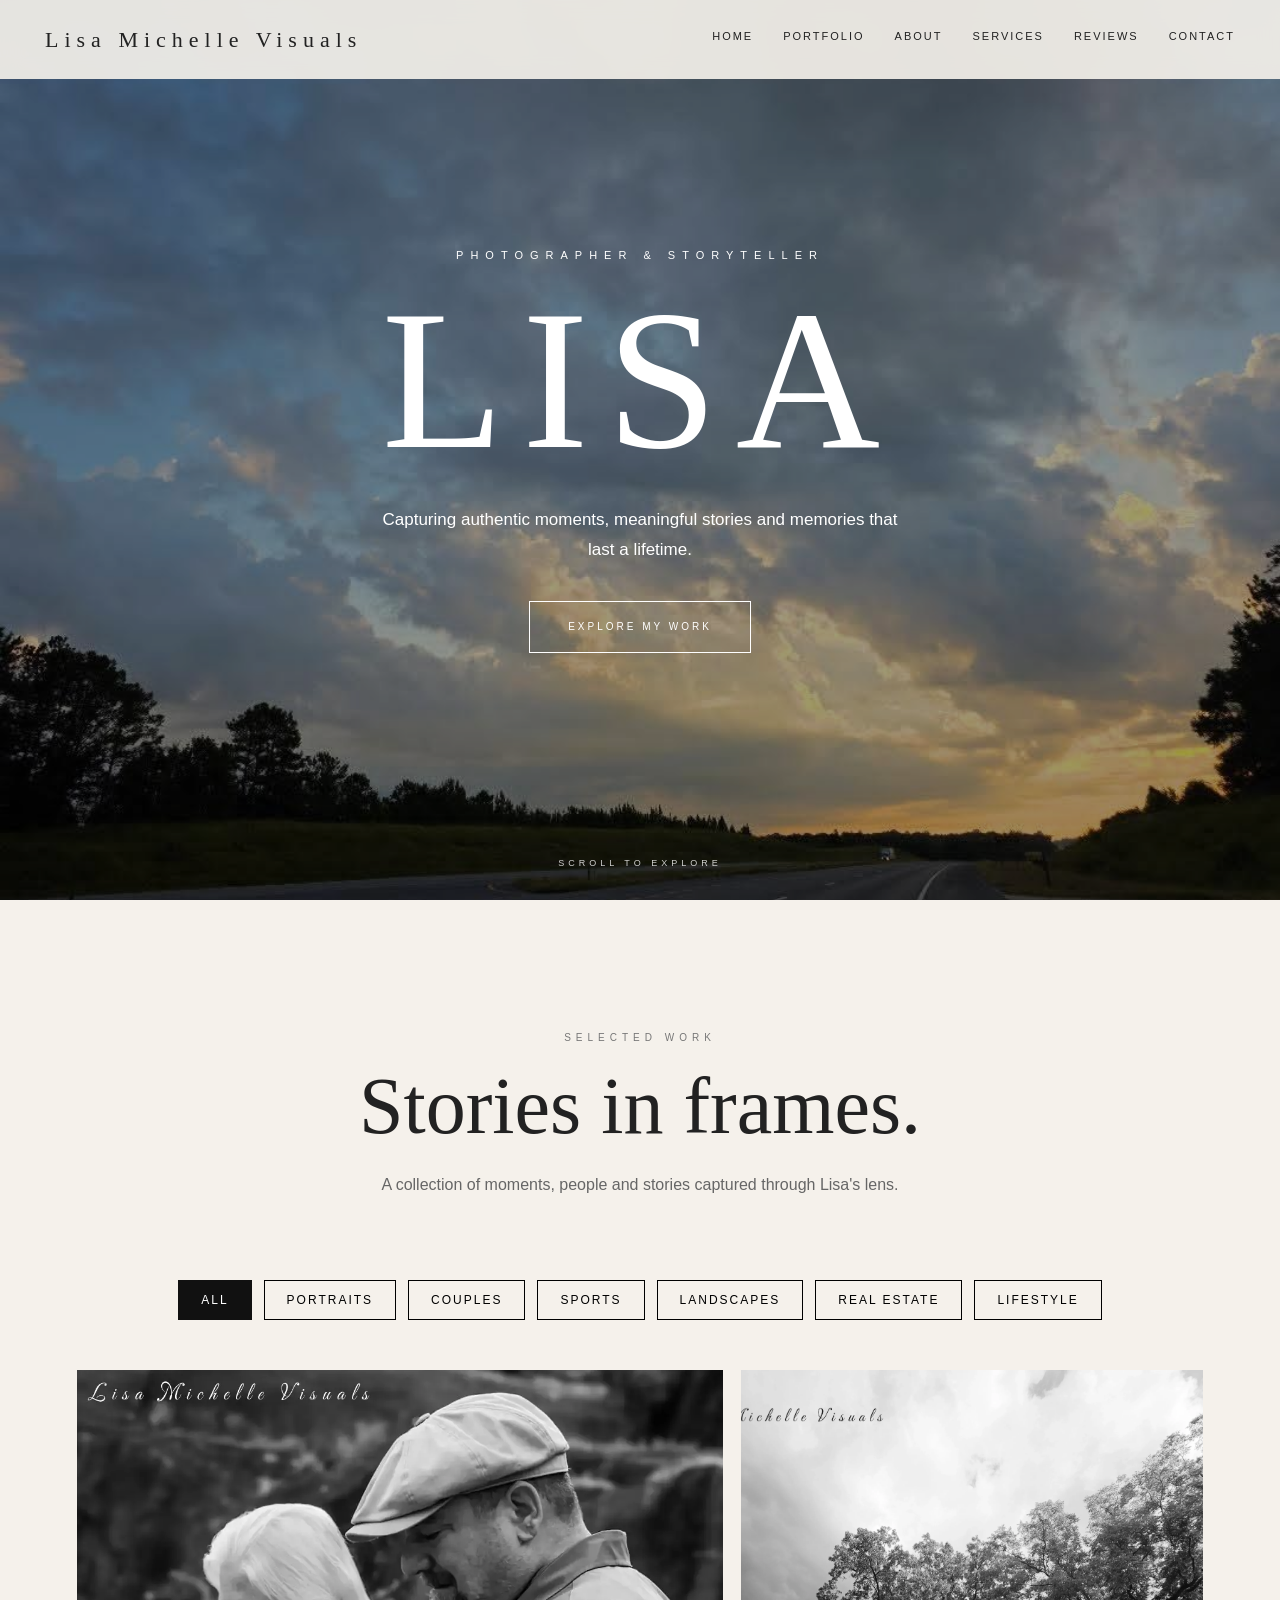
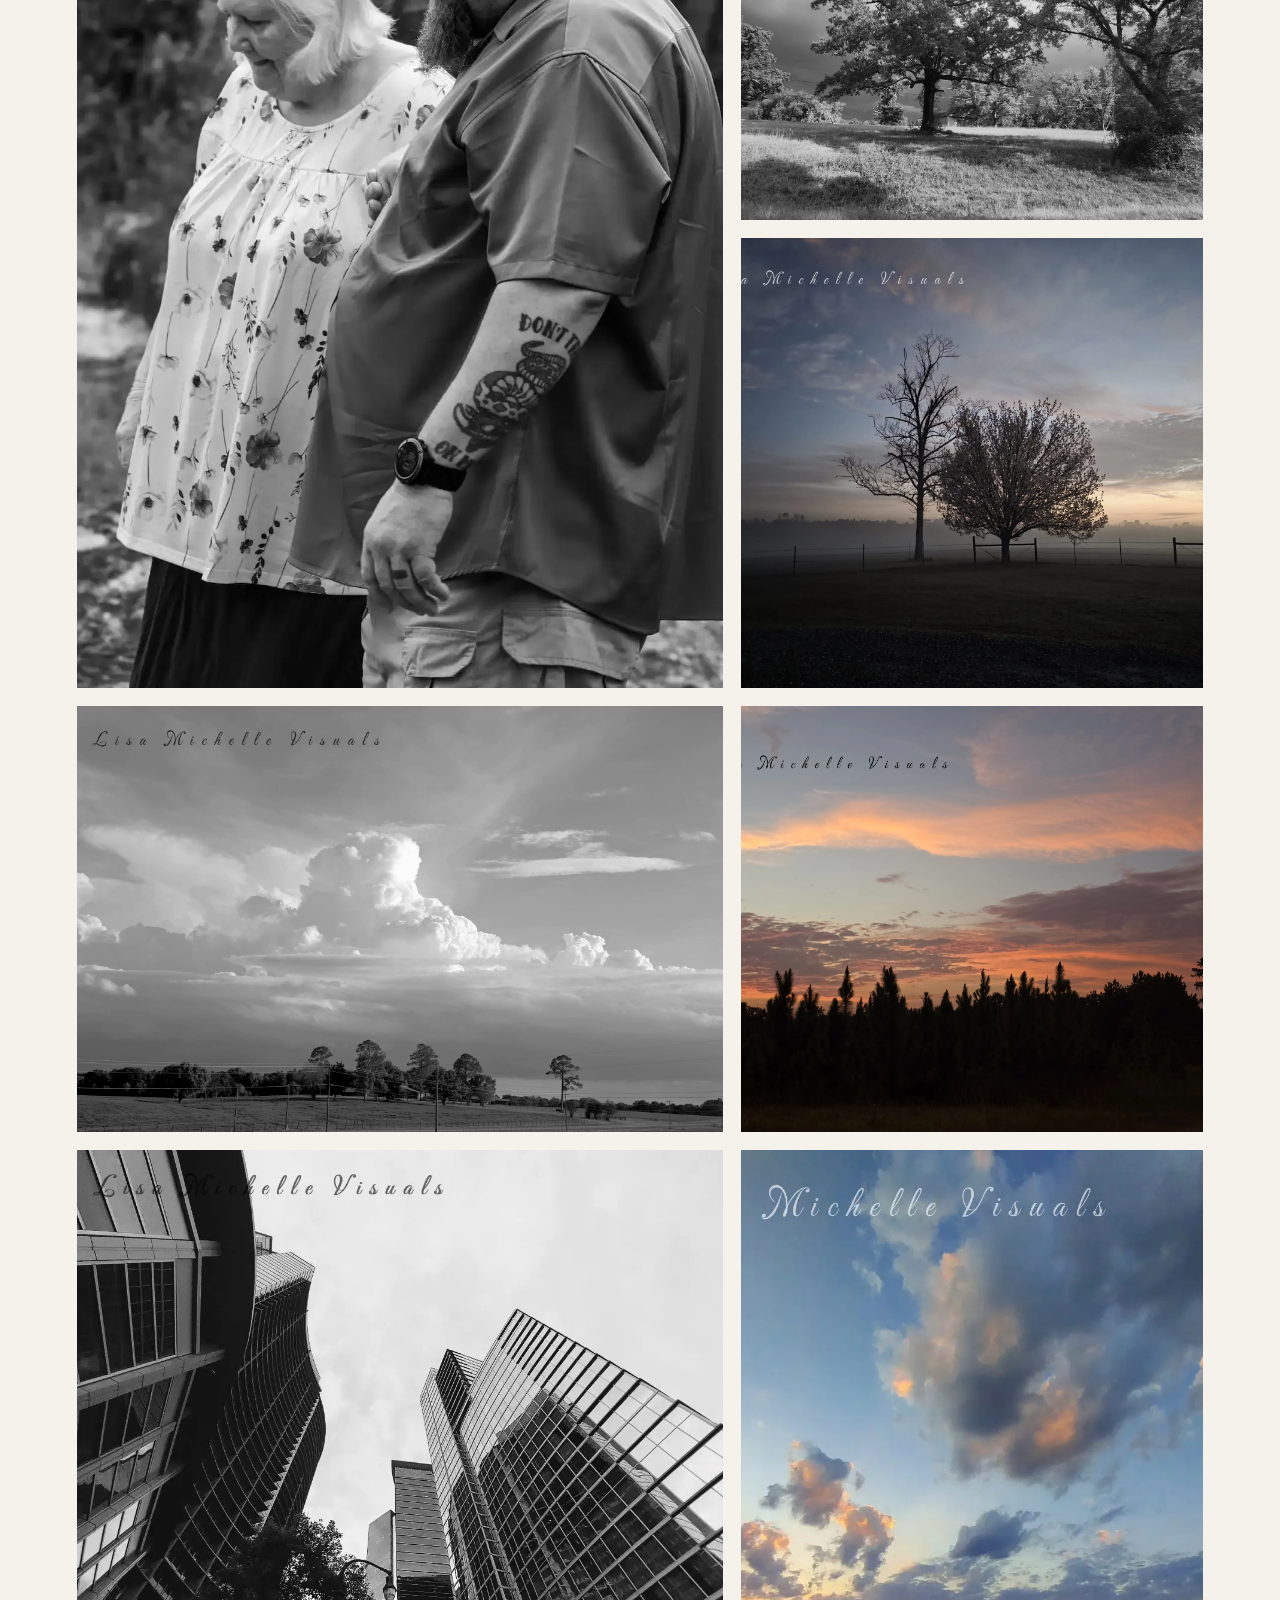
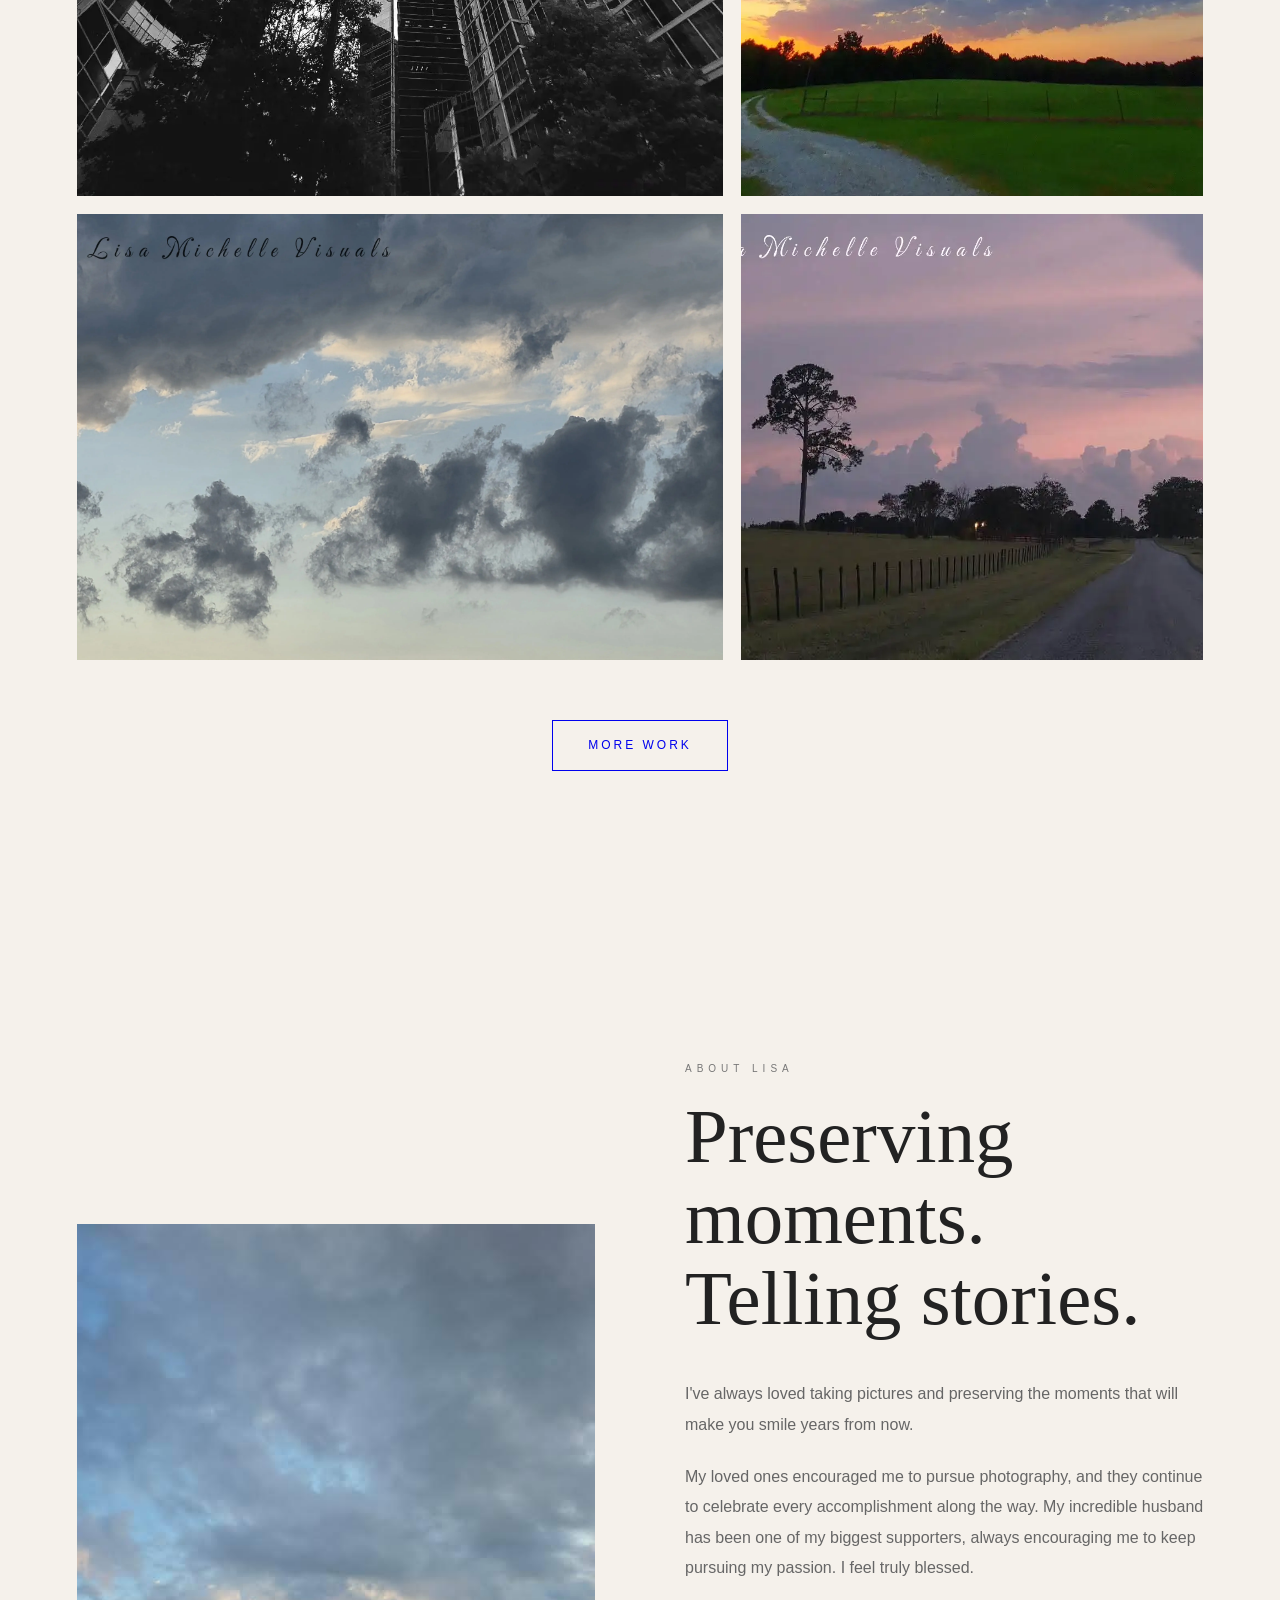
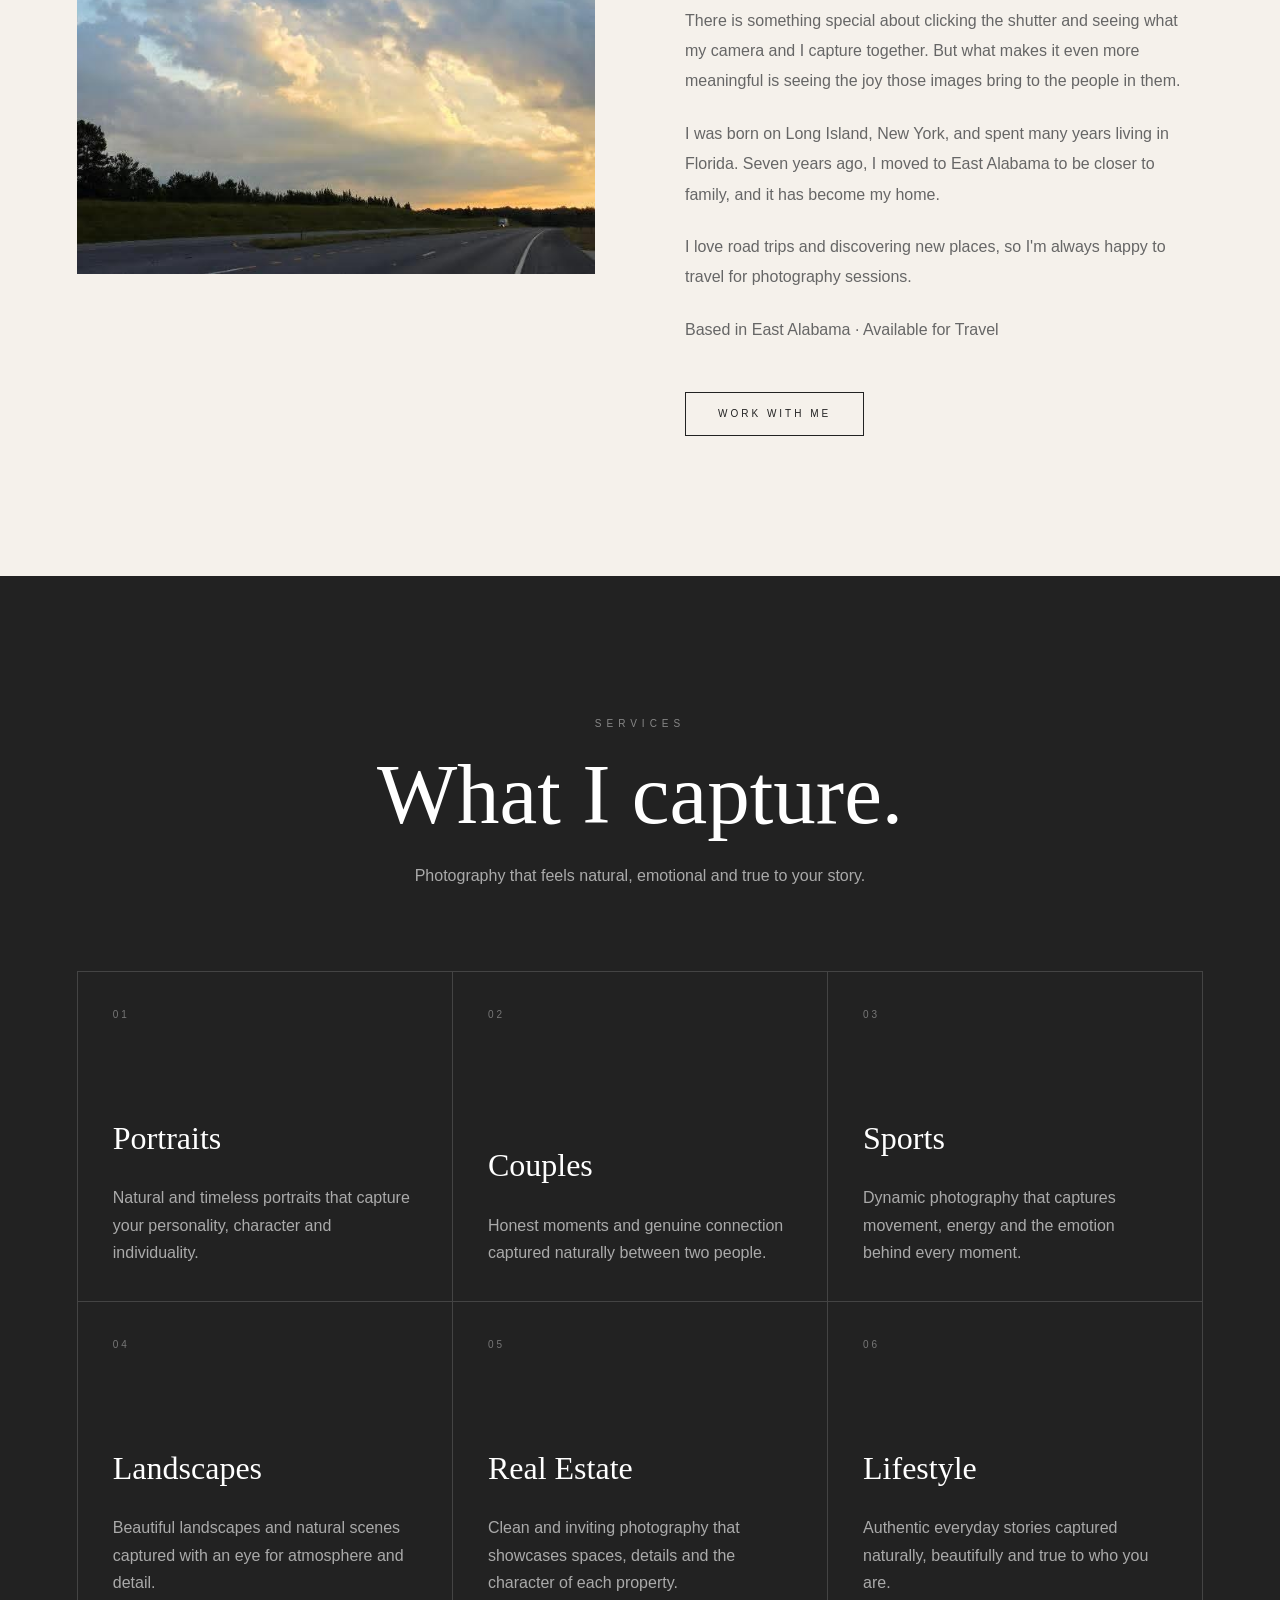
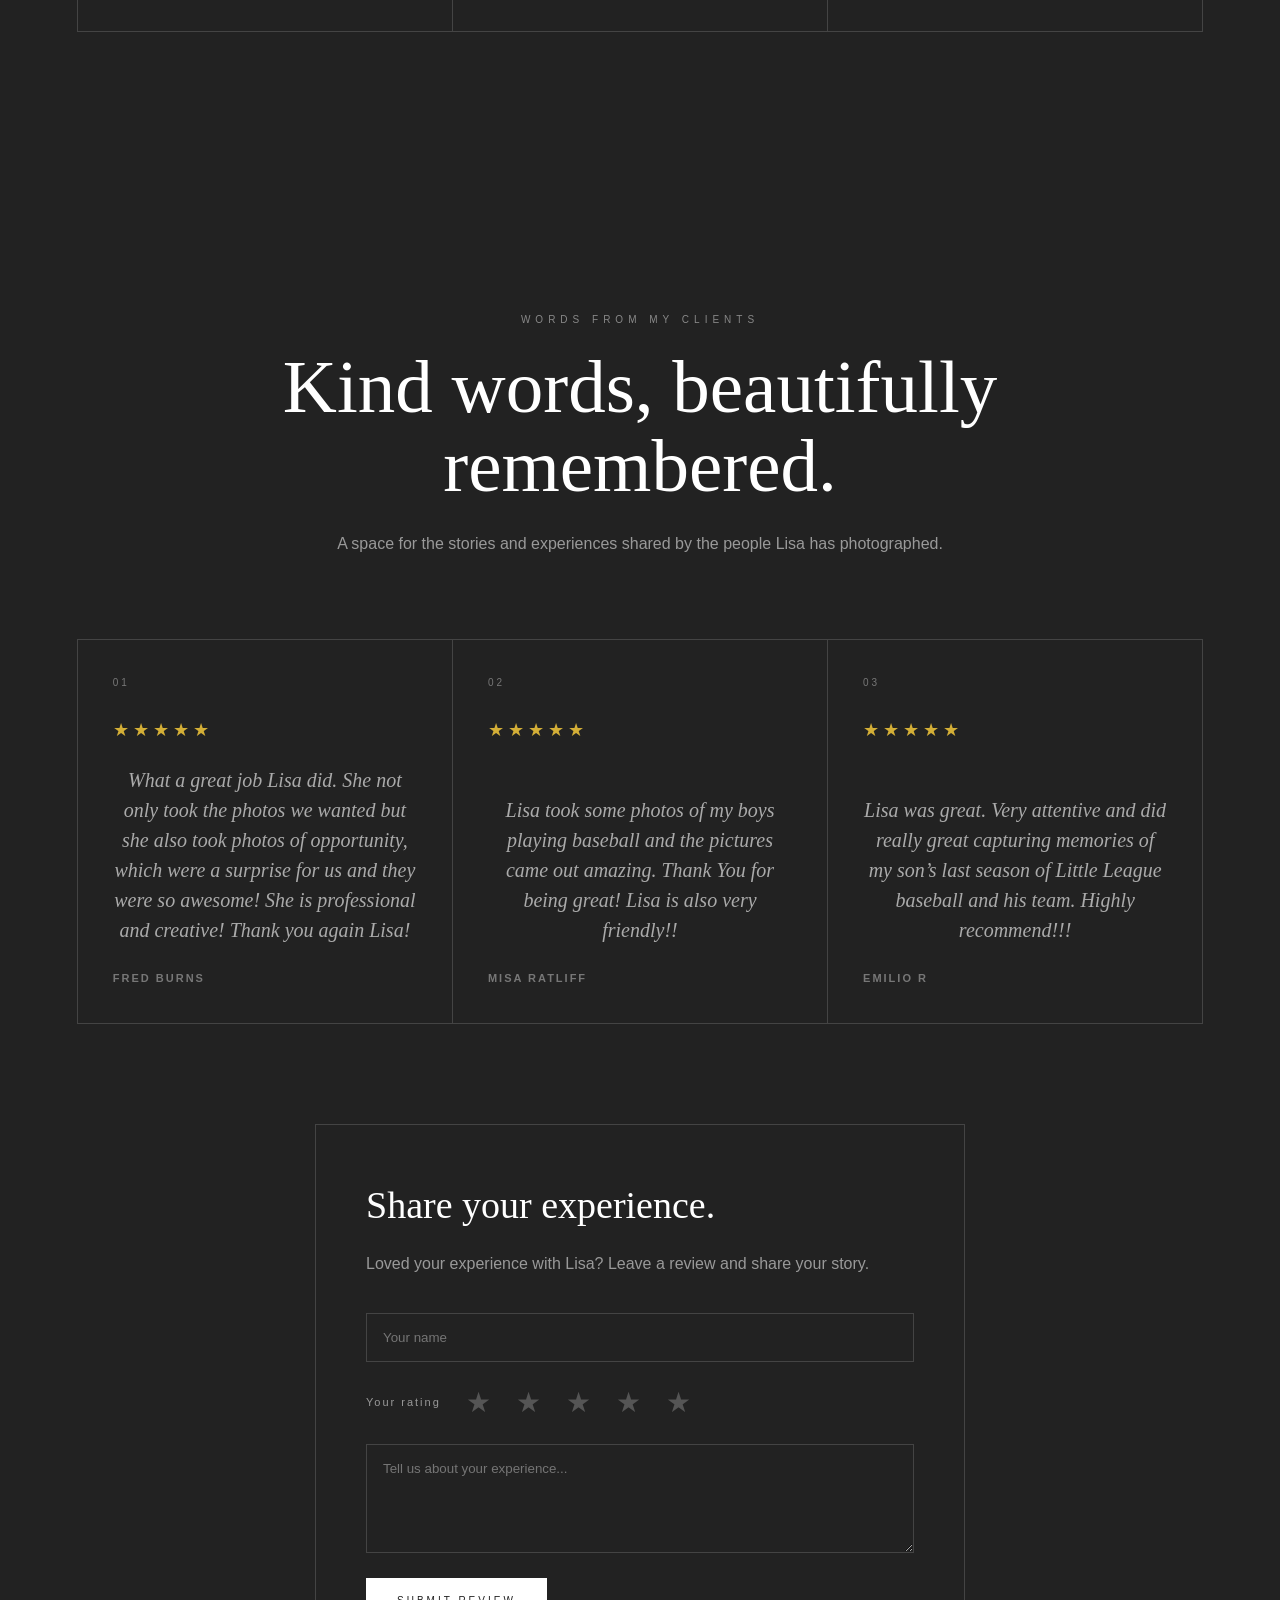
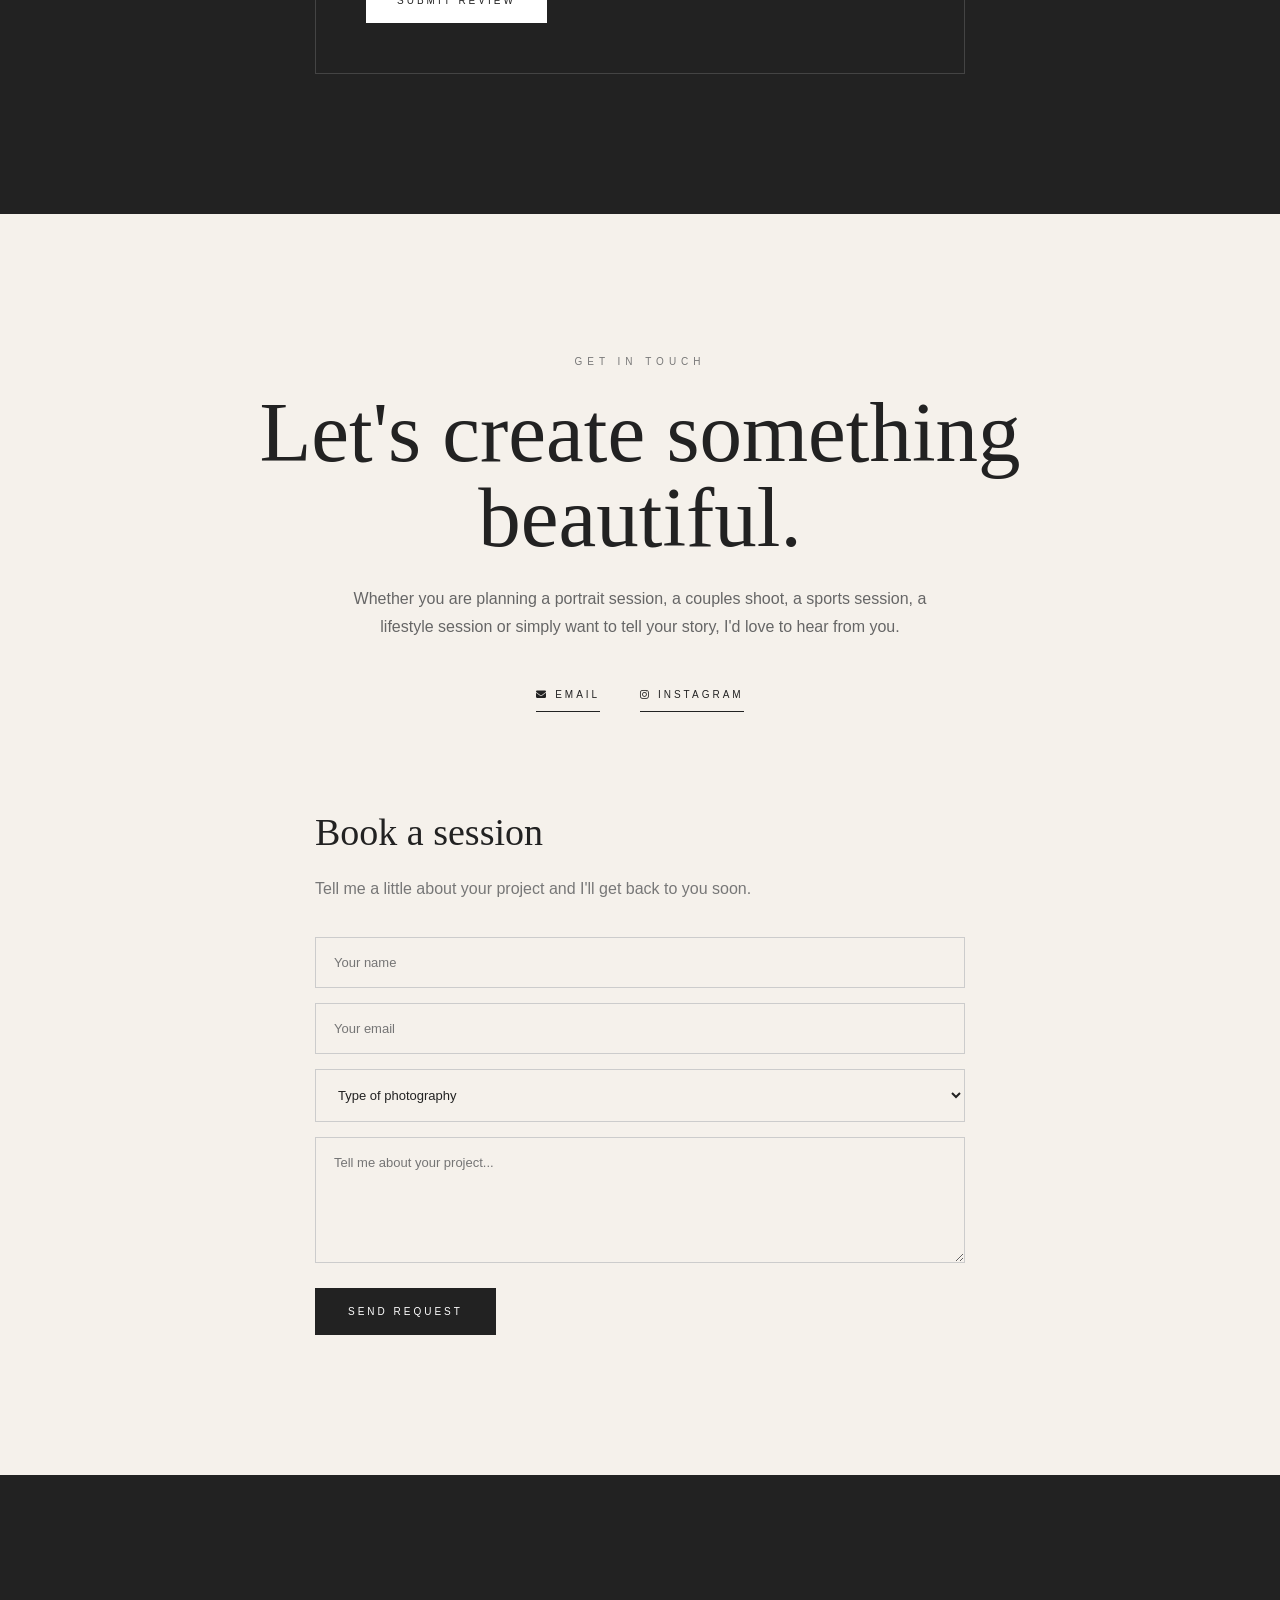
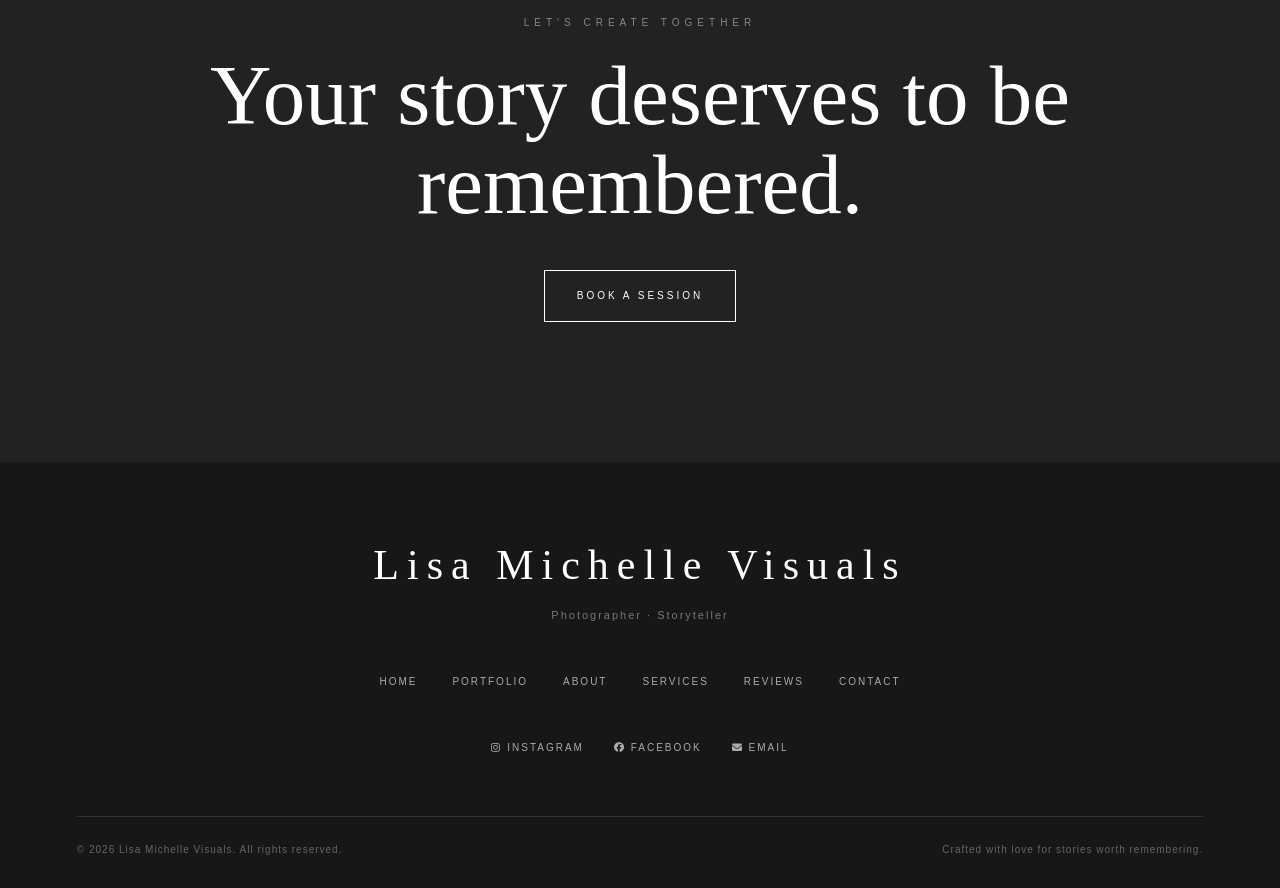
==== index.html @ 55844bd5 "Update index.html" ====
<!DOCTYPE html>
<html lang="en">
<head>

    <meta charset="UTF-8">

    <meta name="viewport" content="width=device-width, initial-scale=1.0">

    <title>Lisa Michelle Visuals | Photographer in East Alabama</title>

<meta
    name="description"
    content="Lisa Michelle Visuals captures authentic portraits, couples, sports, real estate and lifestyle sessions in East Alabama. Natural, timeless photography — available for travel."
>

<meta name="author" content="Lisa Michelle Visuals">
<meta name="robots" content="index, follow">

<link
    rel="canonical"
    href="https://bourayaksel-spec.github.io/Lisa-Photography/"
>

<!-- Open Graph -->
<meta property="og:type" content="website">

<meta
    property="og:title"
    content="Lisa Michelle Visuals | Photographer & Storyteller"
>

<meta
    property="og:description"
    content="Capturing authentic moments, meaningful stories and memories that last a lifetime. Based in East Alabama · Available for Travel."
>

<meta
    property="og:image"
    content="https://bourayaksel-spec.github.io/Lisa-Photography/images/6.webp"
>

<meta
    property="og:url"
    content="https://bourayaksel-spec.github.io/Lisa-Photography/"
>

<meta property="og:site_name" content="Lisa Michelle Visuals">


<!-- Twitter / X -->
<meta name="twitter:card" content="summary_large_image">

<meta
    name="twitter:title"
    content="Lisa Michelle Visuals | Photographer & Storyteller"
>

<meta
    name="twitter:description"
    content="Authentic portraits, couples, sports, real estate & lifestyle photography in East Alabama."
>

<meta
    name="twitter:image"
    content="https://bourayaksel-spec.github.io/Lisa-Photography/images/6.webp"
>


<!-- Structured Data -->
<script type="application/ld+json">
{
  "@context": "https://schema.org",
  "@type": "LocalBusiness",
  "name": "Lisa Michelle Visuals",
  "image": "https://bourayaksel-spec.github.io/Lisa-Photography/images/6.webp",
  "url": "https://bourayaksel-spec.github.io/Lisa-Photography/",
  "email": "Lisamichellewatson9@gmail.com",
  "address": {
    "@type": "PostalAddress",
    "addressRegion": "AL",
    "addressCountry": "US"
  },
  "areaServed": "East Alabama",
  "sameAs": [
    "https://www.instagram.com/lisa09333/",
    "https://www.facebook.com/share/1EbgSK8GS7/"
  ],
  "priceRange": "$$",
  "description": "Photographer capturing authentic portraits, couples, sports, landscapes, real estate and lifestyle moments in East Alabama."
}
</script>
<link rel="stylesheet" href="https://cdnjs.cloudflare.com/ajax/libs/font-awesome/6.5.1/css/all.min.css">
<link rel="stylesheet" href="style.css">

</head>
<body>
<header class="site-header">

    <div class="logo">
        Lisa Michelle Visuals
    </div>

   <nav class="main-nav">

   <button class="menu-toggle" type="button" aria-label="Open menu">
    ☰
</button>

    <div class="nav-links">

        <a href="#home">HOME</a>
        <a href="#portfolio">PORTFOLIO</a>
        <a href="#about">ABOUT</a>
        <a href="#services">SERVICES</a>
        <a href="#testimonials">REVIEWS</a>
        <a href="#contact">CONTACT</a>

    </div>

</nav>

</header>
<section id="home" class="hero">

    <div class="hero-overlay"></div>

    <div class="hero-content">

        <p class="hero-label">
            PHOTOGRAPHER & STORYTELLER
        </p>

        <h1>LISA</h1>

        <p class="hero-description">
            Capturing authentic moments,
            meaningful stories and memories
            that last a lifetime.
        </p>

        <a href="#portfolio" class="hero-button">
            EXPLORE MY WORK
        </a>

    </div>

    <div class="hero-scroll">
        SCROLL TO EXPLORE
    </div>

</section>
  <section id="portfolio">

    <div class="portfolio-header">

        <p class="section-label">
            SELECTED WORK
        </p>

        <h2>
            Stories in frames.
        </h2>

        <p>
            A collection of moments, people and stories
            captured through Lisa's lens.
        </p>

    </div>


   <div class="portfolio-filters">

    <button class="filter-btn active" data-filter="all">
        ALL
    </button>

    <button class="filter-btn" data-filter="portraits">
        PORTRAITS
    </button>

    <button class="filter-btn" data-filter="couples">
        COUPLES
    </button>

    <button class="filter-btn" data-filter="sports">
        SPORTS
    </button>

    <button class="filter-btn" data-filter="landscapes">
        LANDSCAPES
    </button>

    <button class="filter-btn" data-filter="real-estate">
        REAL ESTATE
    </button>

    <button class="filter-btn" data-filter="lifestyle">
        LIFESTYLE
    </button>

</div>


<div class="gallery">

    <div class="gallery-item large" data-category="couples portraits ">
    <img
        src="images/19.webp"
        alt="Lisa Michelle Visuals - Candid black and white couple portrait, East Alabama"
    >
</div>
    
    <div class="gallery-item " data-category="landscapes">
        <img
            src="images/8.webp"
            alt="Lisa Michelle Visuals - Black and white landscape photography of trees in East Alabama"
        >
    </div>

<div class="gallery-item " data-category="landscapes">
        <img
            src="images/12.webp"
            alt="Lisa Michelle Visuals - Misty countryside trees at dusk, East Alabama"
        >
    </div>

<div class="gallery-item " data-category="landscapes">
        <img
            src="images/13.webp"
            alt="Lisa Michelle Visuals - Black and white dramatic cloud formation over farmland"
        >
    </div>


    
   <div class="gallery-item " data-category="landscapes">
        <img
            src="images/14.webp"
            alt="Lisa Michelle Visuals - Sunset over pine trees silhouette, East Alabama"
        >
    </div>
    <div class="gallery-item" data-category="landscapes">
        <img
            src="images/6.webp"
            alt="Lisa Michelle Visuals - Black and white architectural photography"
        >
    </div>

    <div class="gallery-item" data-category="landscapes">
        <img
            src="images/7.webp"
            alt="Lisa Michelle Visuals - Sunset over farmland in East Alabama"
        >
    </div>

    <div class="gallery-item" data-category="landscapes">
        <img
            src="images/10.webp"
            alt="Lisa Michelle Visuals - Dramatic sky and cloud landscape photography"
        >
    </div>

    <div class="gallery-item" data-category="landscapes">
        <img
            src="images/11.webp"
            alt="Lisa Michelle Visuals - Countryside road at dusk in East Alabama"
        >
    </div>

</div>
<div class="more-work">
    <a href="more-work.html" class="more-work-button">
        MORE WORK
    </a>
</div>
</section>



    
<section id="about" class="about-section">

    <div class="about-image">
        <img src="images/1.jpeg" alt="Lisa Michelle Visuals">
    </div>

   <div class="about-text">

    <p class="section-label">
        ABOUT LISA
    </p>

    <h2>
        Preserving moments.
        Telling stories.
    </h2>

    <p>
        I've always loved taking pictures and preserving the moments
        that will make you smile years from now.
    </p>

    <p>
        My loved ones encouraged me to pursue photography, and they
        continue to celebrate every accomplishment along the way.
        My incredible husband has been one of my biggest supporters,
        always encouraging me to keep pursuing my passion.
        I feel truly blessed.
    </p>

    <p>
        There is something special about clicking the shutter and
        seeing what my camera and I capture together. But what makes
        it even more meaningful is seeing the joy those images bring
        to the people in them.
    </p>

    <p>
        I was born on Long Island, New York, and spent many years
        living in Florida. Seven years ago, I moved to East Alabama
        to be closer to family, and it has become my home.
    </p>

    <p>
        I love road trips and discovering new places, so I'm always
        happy to travel for photography sessions.
    </p>

    <p class="about-location">
        Based in East Alabama · Available for Travel
    </p>

    <a href="#contact" class="about-button">
        WORK WITH ME
    </a>

</div>

</section>
<section id="services" class="services-section">

    <div class="services-header">

        <p class="section-label">
            SERVICES
        </p>

        <h2>
            What I capture.
        </h2>

        <p>
            Photography that feels natural, emotional
            and true to your story.
        </p>

    </div>


    <div class="services-grid">

        <div class="service-card">

            <span>01</span>

            <h3>
                Portraits
            </h3>

            <p>
                Natural and timeless portraits
                that capture your personality,
                character and individuality.
            </p>

        </div>


        <div class="service-card">

            <span>02</span>

            <h3>
                Couples
            </h3>

            <p>
                Honest moments and genuine
                connection captured naturally
                between two people.
            </p>

        </div>


        <div class="service-card">

            <span>03</span>

            <h3>
                Sports
            </h3>

            <p>
                Dynamic photography that captures
                movement, energy and the emotion
                behind every moment.
            </p>

        </div>


        <div class="service-card">

            <span>04</span>

            <h3>
                Landscapes
            </h3>

            <p>
                Beautiful landscapes and natural
                scenes captured with an eye for
                atmosphere and detail.
            </p>

        </div>


        <div class="service-card">

            <span>05</span>

            <h3>
                Real Estate
            </h3>

            <p>
                Clean and inviting photography
                that showcases spaces, details
                and the character of each property.
            </p>

        </div>


        <div class="service-card">

            <span>06</span>

            <h3>
                Lifestyle
            </h3>

            <p>
                Authentic everyday stories captured
                naturally, beautifully and true
                to who you are.
            </p>

        </div>

    </div>

</section>
  <section id="testimonials" class="testimonials-section">

    <div class="testimonials-header">

        <p class="section-label">
            WORDS FROM MY CLIENTS
        </p>

        <h2>
            Kind words,
            beautifully remembered.
        </h2>

        <p>
            A space for the stories and experiences
            shared by the people Lisa has photographed.
        </p>

    </div>

    <div class="testimonials-grid">

     <div class="testimonial-card">

    <span class="testimonial-number">01</span>

    <div class="testimonial-stars">
        ★★★★★
    </div>

    <p class="testimonial-placeholder">
        What a great job Lisa did. She not only took the photos we wanted but she also took photos of opportunity, which were a surprise for us and they were so awesome! She is professional and creative! Thank you again Lisa!
    </p>

    <div class="testimonial-author">
        <strong>FRED BURNS</strong>
    </div>

</div>


    <div class="testimonial-card">

    <span class="testimonial-number">02</span>

    <div class="testimonial-stars">
        ★★★★★
    </div>

    <p class="testimonial-placeholder">
        Lisa took some photos of my boys playing baseball and the pictures came out amazing. Thank You for being great! Lisa is also very friendly!!
    </p>

    <div class="testimonial-author">
        <strong>MISA RATLIFF</strong>
    </div>

</div>


    <div class="testimonial-card">

    <span class="testimonial-number">03</span>

    <div class="testimonial-stars">
        ★★★★★
    </div>

    <p class="testimonial-placeholder">
        Lisa was great. Very attentive and did really great capturing memories of my son’s last season of Little League baseball and his team. Highly recommend!!!
    </p>

    <div class="testimonial-author">
        <strong>EMILIO R</strong>
    </div>

</div>

    </div>
<div class="review-box">

    <h3>Share your experience.</h3>

    <p>
        Loved your experience with Lisa?
        Leave a review and share your story.
    </p>

    <form
    id="review-form"
    action="https://formspree.io/f/xjybwozk"
    method="POST"
    class="review-form"
>

        <input
            type="text"
            name="reviewer_name"
            placeholder="Your name"
            required
        >

       <div class="rating">

    <p>Your rating</p>

    <div class="stars">

        <button type="button" class="star" data-rating="1">★</button>
        <button type="button" class="star" data-rating="2">★</button>
        <button type="button" class="star" data-rating="3">★</button>
        <button type="button" class="star" data-rating="4">★</button>
        <button type="button" class="star" data-rating="5">★</button>

    </div>

    <input
        type="hidden"
        name="rating"
        id="rating-value"
        required
    >

</div>

        <textarea
            name="review"
            placeholder="Tell us about your experience..."
            rows="5"
            required
        ></textarea>

        <input
            type="hidden"
            name="_subject"
            value="New Client Review for Lisa Michelle Visuals"
        >

        <button type="submit">
            SUBMIT REVIEW
        </button>

    </form>

</div>
</section>
<section id="contact">

    <p class="contact-label">GET IN TOUCH</p>

    <h2>Let's create something beautiful.</h2>

 <p class="contact-text">
    Whether you are planning a portrait session,
    a couples shoot, a sports session, a lifestyle
    session or simply want to tell your story,
    I'd love to hear from you.
</p>

  


<div class="contact-links">

        <a href="mailto:Lisamichellewatson9@gmail.com">
            <i class="fa-solid fa-envelope"></i> EMAIL
        </a>

        <a
            href="https://www.instagram.com/lisa09333/"
            target="_blank"
            rel="noopener noreferrer"
        >
            <i class="fa-brands fa-instagram"></i> INSTAGRAM
        </a>

    </div>

    
    <div class="booking">

        <h3>Book a session</h3>

        <p>
            Tell me a little about your project
            and I'll get back to you soon.
        </p>

        <form
            id="booking-form"
            action="https://formspree.io/f/xjybwozk"
            method="POST"
        >

            <input
                type="text"
                name="name"
                placeholder="Your name"
                required
            >

            <input
                type="email"
                name="email"
                placeholder="Your email"
                required
            >

            <select name="photography_type" required>

                <option value="">
                    Type of photography
                </option>

              

<option value="Portrait">
    Portrait
</option>

<option value="Couples">
    Couples
</option>

<option value="Sports">
    Sports
</option>

<option value="Landscapes">
    Landscapes
</option>

<option value="Real Estate">
    Real Estate
</option>

<option value="Lifestyle">
    Lifestyle
</option>

            </select>

            <textarea
                name="message"
                placeholder="Tell me about your project..."
                rows="6"
                required
            ></textarea>

            <button type="submit">
                SEND REQUEST
            </button>

        </form>

    </div>

</section>
<section class="final-cta">

    <p class="section-label">
        LET'S CREATE TOGETHER
    </p>

    <h2>
        Your story deserves
        to be remembered.
    </h2>

    <a href="#contact" class="cta-button">
        BOOK A SESSION
    </a>

</section>


<footer class="site-footer">

    <div class="footer-brand">
        <h3>Lisa Michelle Visuals</h3>

        <p>
            Photographer · Storyteller
        </p>
    </div>


    <div class="footer-links">

        <a href="#home">HOME</a>

        <a href="#portfolio">PORTFOLIO</a>

        <a href="#about">ABOUT</a>

        <a href="#services">SERVICES</a>
        <a href="#testimonials">REVIEWS</a>

        <a href="#contact">CONTACT</a>

    </div>



<div class="footer-social">

    <a href="https://www.instagram.com/lisa09333/" target="_blank" rel="noopener">
        <i class="fa-brands fa-instagram"></i> INSTAGRAM
    </a>

    <a href="https://www.facebook.com/share/1EbgSK8GS7/" target="_blank" rel="noopener">
        <i class="fa-brands fa-facebook"></i> FACEBOOK
    </a>

    <a href="mailto:Lisamichellewatson9@gmail.com">
        <i class="fa-solid fa-envelope"></i> EMAIL
    </a>

</div>

    <div class="footer-bottom">

 <p>
    © <span class="current-year"></span> Lisa Michelle Visuals. All rights reserved.
</p>

       <p>
    Crafted with love for stories worth remembering.
</p>

    </div>

</footer>
<div id="lightbox" class="lightbox">

    <span class="close">&times;</span>

    <button id="prev" class="lightbox-arrow left">
        &#10094;
    </button>

    <img id="lightbox-image" src="" alt="Lisa Michelle Visuals">

    <button id="purchase-button" type="button">
        PURCHASE THIS PHOTO
    </button>

    <button id="next" class="lightbox-arrow right">
        &#10095;
    </button>

</div>

<script src="./script.js"></script>
   
</body>
</html>
---- style.css ----
/* =========================================================
   LISA PHOTOGRAPHY
   CLEAN FINAL STYLESHEET
========================================================= */

/* =========================
   RESET
========================= */

* {
    margin: 0;
    padding: 0;
    box-sizing: border-box;
}

html {
    scroll-behavior: smooth;
}

body {
    margin: 0;
    font-family: Arial, sans-serif;
    background: #f5f1eb;
    color: #222;
    line-height: 1.6;
}

img {
    max-width: 100%;
}

button,
input,
textarea,
select {
    font-family: inherit;
}


/* =========================================================
   HEADER
========================================================= */

.site-header {
    position: fixed;
    top: 0;
    left: 0;

    width: 100%;

    z-index: 1000;

    display: flex;
    justify-content: space-between;
    align-items: center;

    padding: 22px 45px;

    background: rgba(245, 241, 235, 0.92);
    backdrop-filter: blur(10px);
}

.logo {
    font-family: Georgia, serif;
    font-size: 22px;
    letter-spacing: 6px;
    color: #222;
}

.main-nav {
    display: flex;
    align-items: center;
}

.nav-links {
    display: flex;
    gap: 30px;
}

.nav-links a {
    position: relative;

    color: #222;
    text-decoration: none;

    font-size: 11px;
    letter-spacing: 2px;

    padding-bottom: 5px;

    transition: opacity 0.3s ease;
}

.nav-links a::after {
    content: "";

    position: absolute;

    left: 0;
    bottom: 0;

    width: 0;
    height: 1px;

    background: #222;

    transition: width 0.3s ease;
}

.nav-links a:hover::after {
    width: 100%;
}

.nav-links a:hover {
    opacity: 0.6;
}


/* =========================
   MOBILE MENU BUTTON
========================= */

.menu-toggle {
    display: none;

    background: none;
    border: none;

    color: #222;

    font-size: 25px;

    cursor: pointer;

    padding: 5px;
}


/* =========================================================
   HERO
========================================================= */

.hero {
    position: relative;

    min-height: 100vh;

    display: flex;
    justify-content: center;
    align-items: center;

    text-align: center;

    background-image: url("images/1.jpeg");
    background-size: cover;
    background-position: center;

    color: white;

    overflow: hidden;

    padding: 40px 20px;
}

.hero-overlay {
    position: absolute;
    inset: 0;

    background: rgba(0, 0, 0, 0.38);
}

.hero-content {
    position: relative;
    z-index: 2;

    max-width: 850px;
    padding: 20px;

    animation: heroAppear 1.5s ease forwards;
}

.hero-label {
    font-size: 11px;
    letter-spacing: 7px;

    margin-bottom: 25px;
}

.hero h1 {
    font-family: Georgia, serif;

    font-size: clamp(90px, 17vw, 200px);

    font-weight: normal;

    letter-spacing: 18px;

    line-height: 0.9;

    margin: 0;
}

.hero-description {
    max-width: 520px;

    margin: 35px auto;

    font-size: 17px;
    line-height: 1.8;
}

.hero-button {
    display: inline-block;

    padding: 17px 38px;

    border: 1px solid white;

    color: white;

    text-decoration: none;

    font-size: 10px;

    letter-spacing: 3px;

    transition: all 0.4s ease;
}

.hero-button:hover {
    background: white;
    color: #222;

    transform: translateY(-3px);
}

.hero-scroll {
    position: absolute;

    bottom: 30px;
    left: 50%;

    transform: translateX(-50%);

    z-index: 2;

    font-size: 9px;
    letter-spacing: 4px;

    opacity: 0.8;
}


/* HERO ANIMATION */

@keyframes heroAppear {

    from {
        opacity: 0;
        transform: translateY(30px);
    }

    to {
        opacity: 1;
        transform: translateY(0);
    }

}


/* =========================================================
   COMMON SECTION LABEL
========================================================= */

.section-label {
    font-size: 10px;

    letter-spacing: 5px;

    color: #777;

    margin-bottom: 20px;
}


/* =========================================================
   PORTFOLIO
========================================================= */

#portfolio {
    padding: 130px 6vw;

    background: #f5f1eb;
}

.portfolio-header {
    max-width: 700px;

    margin: 0 auto 80px;

    text-align: center;
}

.portfolio-header h2 {
    font-family: Georgia, serif;

    font-size: clamp(45px, 7vw, 80px);

    font-weight: normal;

    line-height: 1;

    margin: 0 0 25px;
}

.portfolio-header > p:last-child {
    color: #666;

    line-height: 1.8;
}


/* GALLERY */

.gallery {
    max-width: 1300px;

    margin: auto;

    display: grid;

    grid-template-columns: 1.4fr 1fr;

    grid-template-rows: 450px 450px;

    gap: 18px;
}

.gallery-item {
    overflow: hidden;
}

.gallery-item.large {
    grid-row: span 2;
}

.gallery-item img {
    width: 100%;
    height: 100%;

    object-fit: cover;

    display: block;

    cursor: pointer;

    transition:
        transform 0.8s ease,
        filter 0.8s ease;
}

.gallery-item:hover img {
    transform: scale(1.04);

    filter: brightness(0.9);
}


/* =========================================================
   ABOUT
========================================================= */

.about-section {
    max-width: 1400px;

    margin: 0 auto;

    padding: 140px 6vw;

    display: grid;

    grid-template-columns: 1fr 1fr;

    gap: 90px;

    align-items: center;

    background: #f5f1eb;
}

.about-image {
    height: 650px;

    overflow: hidden;
}

.about-image img {
    width: 100%;
    height: 100%;

    object-fit: cover;

    display: block;

    transition: transform 0.8s ease;
}

.about-image:hover img {
    transform: scale(1.03);
}

.about-text {
    max-width: 520px;
}

.about-text h2 {
    font-family: Georgia, serif;

    font-size: clamp(48px, 6vw, 78px);

    font-weight: normal;

    line-height: 1.05;

    margin: 20px 0 40px;
}

.about-text > p:not(.section-label) {
    color: #666;

    line-height: 1.9;

    margin-bottom: 22px;
}


/* ABOUT BUTTON */

.about-button {
    display: inline-flex;

    align-items: center;
    justify-content: center;

    width: fit-content;

    margin-top: 25px;

    padding: 16px 32px;

    border: 1px solid #222;

    background: #f5f1eb;

    color: #222 !important;

    text-decoration: none;

    font-size: 10px;

    letter-spacing: 3px;

    line-height: 1;

    transition:
        background-color 0.3s ease,
        color 0.3s ease;
}

.about-button:hover {
    background: #222;

    color: white !important;
}


/* =========================================================
   SERVICES
========================================================= */

.services-section {
    padding: 140px 6vw;

    background: #222;

    color: white;
}

.services-header {
    max-width: 700px;

    margin: 0 auto 80px;

    text-align: center;
}

.services-header .section-label {
    color: #888;
}

.services-header h2 {
    font-family: Georgia, serif;

    font-size: clamp(50px, 7vw, 85px);

    font-weight: normal;

    line-height: 1;

    margin: 20px 0 25px;
}

.services-header > p:last-child {
    color: #aaa;

    line-height: 1.8;
}


/* SERVICES GRID */

.services-grid {
    max-width: 1200px;

    margin: 0 auto;

    display: grid;

    grid-template-columns: repeat(3, 1fr);

    border-top: 1px solid #444;
    border-left: 1px solid #444;
}

.service-card {
    min-height: 330px;

    padding: 35px;

    border-right: 1px solid #444;
    border-bottom: 1px solid #444;

    display: flex;

    flex-direction: column;

    position: relative;

    transition:
        transform 0.4s ease,
        background 0.4s ease;
}

.service-card:hover {
    background: #2d2d2d;

    transform: translateY(-5px);
}

.service-card span {
    color: #777;

    font-size: 10px;

    letter-spacing: 3px;
}

.service-card h3 {
    margin-top: auto;

    margin-bottom: 20px;

    font-family: Georgia, serif;

    font-size: 32px;

    font-weight: normal;
}

.service-card p {
    color: #aaa;

    line-height: 1.7;

    margin: 0;
}


/* =========================================================
   TESTIMONIALS
========================================================= */

.testimonials-section {
    padding: 140px 6vw;

    background: #222;

    color: white;

    text-align: center;
}

.testimonials-header {
    max-width: 750px;

    margin: 0 auto 80px;
}

.testimonials-header .section-label {
    color: #888;
}

.testimonials-header h2 {
    font-family: Georgia, serif;

    font-size: clamp(48px, 6vw, 75px);

    font-weight: normal;

    line-height: 1.05;

    margin: 20px 0 25px;
}

.testimonials-header > p:last-child {
    color: #999;

    line-height: 1.8;
}


/* TESTIMONIAL CARDS */

.testimonials-grid {
    max-width: 1200px;

    margin: 0 auto;

    display: grid;

    grid-template-columns: repeat(3, 1fr);

    border-top: 1px solid #444;

    border-left: 1px solid #444;
}

.testimonial-card {
    min-height: 300px;

    padding: 35px;

    border-right: 1px solid #444;

    border-bottom: 1px solid #444;

    display: flex;

    flex-direction: column;

    box-sizing: border-box;
}

.testimonial-number {
    font-size: 10px;

    letter-spacing: 3px;

    color: #777;

    text-align: left;
}

.testimonial-placeholder {
    margin: auto 0 25px;

    font-family: Georgia, serif;

    font-size: 20px;

    font-style: italic;

    line-height: 1.5;

    color: #aaa;
}

.testimonial-author {
    font-size: 11px;

    letter-spacing: 2px;

    color: #777;

    text-align: left;
}


/* =========================================================
   REVIEW FORM
========================================================= */

.review-box {
    max-width: 650px;

    margin: 100px auto 0;

    padding: 50px;

    border: 1px solid #444;

    text-align: left;
}

.review-box h3 {
    font-family: Georgia, serif;

    font-size: 38px;

    font-weight: normal;

    margin: 0 0 15px;
}

.review-box > p {
    color: #999;

    line-height: 1.7;

    margin-bottom: 35px;
}

.review-form {
    display: flex;

    flex-direction: column;

    gap: 15px;
}

.review-form input[type="text"],
.review-form textarea {
    width: 100%;

    box-sizing: border-box;

    padding: 16px;

    border: 1px solid #444;

    background: transparent;

    color: white;

    font-family: inherit;

    outline: none;
}

.review-form input:focus,
.review-form textarea:focus {
    border-color: #888;
}

.review-form textarea {
    resize: vertical;
}


 /* =========================================================
   STAR RATING
========================================================= */

.rating {
    display: flex;
    align-items: center;
    gap: 18px;
    margin: 5px 0;
}

.rating p {
    margin: 0;
    color: #999;
    font-size: 11px;
    letter-spacing: 2px;
    white-space: nowrap;
}

.stars {
    display: flex;
    align-items: center;
    gap: 8px;
}

/* STAR BUTTONS */

.review-form .stars .star {
    width: 42px;
    height: 42px;

    padding: 0;
    margin: 0;

    border: none !important;
    outline: none;

    background: transparent !important;

    color: #555 !important;

    font-size: 28px;
    line-height: 42px;

    display: flex;
    align-items: center;
    justify-content: center;

    cursor: pointer;

    transition:
        color 0.2s ease,
        transform 0.2s ease;
}

/* Hover */

.review-form .stars .star:hover {
    color: #d4af37 !important;
    transform: scale(1.15);
}

/* Selected */

.review-form .stars .star.selected {
    color: #d4af37 !important;
}


/* REVIEW SUBMIT */

.review-form button {
    align-self: flex-start;

    margin-top: 10px;

    padding: 16px 30px;

    border: 1px solid white;

    background: white;

    color: #222;

    font-size: 10px;

    letter-spacing: 3px;

    cursor: pointer;

    transition: all 0.3s ease;
}

.review-form button:hover {
    background: transparent;

    color: white;
}


/* =========================================================
   CONTACT
========================================================= */

#contact {
    padding: 140px 6vw;

    background: #f5f1eb;

    text-align: center;
}

.contact-label {
    font-size: 10px;

    letter-spacing: 5px;

    color: #777;

    margin-bottom: 20px;
}

#contact > h2 {
    max-width: 900px;

    margin: 0 auto 25px;

    font-family: Georgia, serif;

    font-size: clamp(50px, 7vw, 85px);

    font-weight: normal;

    line-height: 1;
}

.contact-text {
    max-width: 600px;

    margin: 0 auto 45px;

    color: #666;

    line-height: 1.8;
}


/* CONTACT LINKS */

.contact-links {
    display: flex;

    justify-content: center;

    gap: 40px;

    margin-bottom: 90px;
}

.contact-links a {
    color: #222 !important;

    text-decoration: none;

    font-size: 10px;

    letter-spacing: 3px;

    border-bottom: 1px solid #222;

    padding-bottom: 8px;

    transition: opacity 0.3s ease;
}

.contact-links a:hover {
    opacity: 0.5;
}


/* =========================================================
   BOOKING
========================================================= */

.booking {
    max-width: 650px;

    margin: 0 auto;

    text-align: left;
}

.booking h3 {
    font-family: Georgia, serif;

    font-size: 38px;

    font-weight: normal;

    margin-bottom: 12px;
}

.booking > p {
    color: #777;

    line-height: 1.7;

    margin-bottom: 35px;
}

#booking-form {
    display: flex;

    flex-direction: column;

    gap: 15px;
}

#booking-form input,
#booking-form select,
#booking-form textarea {
    width: 100%;

    box-sizing: border-box;

    padding: 17px 18px;

    border: 1px solid #ccc;

    background: transparent;

    color: #222;

    font-family: inherit;

    font-size: 13px;

    outline: none;

    transition: border-color 0.3s ease;
}

#booking-form input:focus,
#booking-form select:focus,
#booking-form textarea:focus {
    border-color: #222;
}

#booking-form textarea {
    resize: vertical;
}

#booking-form button {
    align-self: flex-start;

    margin-top: 10px;

    padding: 17px 32px;

    border: 1px solid #222;

    background: #222;

    color: white;

    font-size: 10px;

    letter-spacing: 3px;

    cursor: pointer;

    transition: all 0.3s ease;
}

#booking-form button:hover {
    background: transparent;

    color: #222;
}


/* =========================================================
   FINAL CTA
========================================================= */

.final-cta {
    padding: 140px 6vw;

    background: #222;

    color: white;

    text-align: center;
}

.final-cta .section-label {
    color: #888;
}

.final-cta h2 {
    max-width: 900px;

    margin: 20px auto 40px;

    font-family: Georgia, serif;

    font-size: clamp(50px, 7vw, 85px);

    font-weight: normal;

    line-height: 1.05;
}

.cta-button {
    display: inline-block;

    padding: 17px 32px;

    border: 1px solid white;

    color: white;

    text-decoration: none;

    font-size: 10px;

    letter-spacing: 3px;

    transition: all 0.3s ease;
}

.cta-button:hover {
    background: white;

    color: #222;

    transform: translateY(-3px);
}


/* =========================================================
   FOOTER
========================================================= */

.site-footer {
    padding: 70px 6vw 30px;

    background: #171717;

    color: white;
}

.footer-brand {
    text-align: center;
}

.footer-brand h3 {
    margin: 0;

    font-family: Georgia, serif;

    font-size: 42px;

    font-weight: normal;

    letter-spacing: 8px;
}

.footer-brand p {
    margin-top: 8px;

    color: #777;

    font-size: 11px;

    letter-spacing: 2px;
}


/* FOOTER NAV */

.footer-links {
    display: flex;

    justify-content: center;

    gap: 35px;

    flex-wrap: wrap;

    margin: 50px 0;
}

.footer-links a,
.footer-social a {
    color: #aaa;

    text-decoration: none;

    font-size: 10px;

    letter-spacing: 2px;

    transition: color 0.3s ease;
}

.footer-links a:hover,
.footer-social a:hover {
    color: white;
}


/* FOOTER SOCIAL */

.footer-social {
    display: flex;

    justify-content: center;

    gap: 30px;

    margin-bottom: 60px;
}


/* FOOTER BOTTOM */

.footer-bottom {
    padding-top: 25px;

    border-top: 1px solid #333;

    display: flex;

    justify-content: space-between;

    gap: 20px;
}

.footer-bottom p {
    margin: 0;

    color: #666;

    font-size: 10px;

    letter-spacing: 1px;
}


/* =========================================================
   LIGHTBOX
========================================================= */

.lightbox {
    display: none;

    position: fixed;

    z-index: 2000;

    top: 0;
    left: 0;

    width: 100%;
    height: 100%;

    background: rgba(0, 0, 0, 0.92);

    justify-content: center;
    align-items: center;

    padding: 30px;

    box-sizing: border-box;
}

.lightbox img {
    max-width: 90%;

    max-height: 90%;

    object-fit: contain;
}

.lightbox .close {
    position: absolute;

    top: 25px;

    right: 40px;

    color: white;

    font-size: 45px;

    cursor: pointer;

    font-family: Arial, sans-serif;
}

.lightbox .close:hover {
    opacity: 0.6;
}


/* LIGHTBOX ARROWS */

.lightbox-arrow {
    position: absolute;

    top: 50%;

    transform: translateY(-50%);

    background: none;

    border: none;

    color: white;

    font-size: 45px;

    cursor: pointer;

    padding: 20px;

    z-index: 2001;
}

.lightbox-arrow:hover {
    opacity: 0.5;
}

.lightbox-arrow.left {
    left: 20px;
}

.lightbox-arrow.right {
    right: 20px;
}


/* =========================================================
   MOBILE
========================================================= */

@media (max-width: 768px) {

    /* HEADER */

    .site-header {
        padding: 15px 20px;
    }

    .logo {
        font-size: 20px;
        letter-spacing: 4px;
    }

    .main-nav {
        width: auto;
    }

    .menu-toggle {
        display: block;
    }

    .nav-links {
        display: none;
    }

    .nav-links.active {
        display: flex;

        position: fixed;

        top: 70px;
        left: 0;

        width: 100vw;
        min-height: calc(100vh - 70px);

        padding: 40px 30px;

        background: #222;

        flex-direction: column;

        align-items: flex-start;

        justify-content: flex-start;

        gap: 28px;

        z-index: 100000;

        overflow-y: auto;
    }

    .nav-links.active a {
        display: block;

        color: white !important;

        font-size: 14px;

        letter-spacing: 3px;

        line-height: 1.5;

        text-decoration: none;

        padding: 0;

        opacity: 1;

        white-space: nowrap;
    }

    .nav-links.active a::after {
        display: none;
    }


    /* HERO */

    .hero {
        min-height: 100svh;

        padding: 100px 20px 60px;

        background-position: center;
    }

    .hero h1 {
        font-size: clamp(55px, 17vw, 90px);

        letter-spacing: 8px;
    }

    .hero-label {
        font-size: 9px;

        letter-spacing: 4px;
    }

    .hero-description {
        font-size: 15px;

        max-width: 320px;
    }

    .hero-scroll {
        font-size: 7px;

        letter-spacing: 3px;
    }


    /* PORTFOLIO */

    #portfolio {
        padding: 90px 20px;
    }

    .portfolio-header {
        margin-bottom: 50px;
    }

    .portfolio-header h2 {
        font-size: 45px;
    }

    .gallery {
        grid-template-columns: 1fr;

        grid-template-rows: auto;

        gap: 12px;
    }

    .gallery-item.large {
        grid-row: auto;
    }

    .gallery-item {
        height: 450px;
    }


    /* ABOUT */

    .about-section {
        padding: 90px 20px;

        grid-template-columns: 1fr;

        gap: 50px;
    }

    .about-image {
        height: 500px;
    }

    .about-text {
        max-width: 100%;
    }

    .about-text h2 {
        font-size: 50px;

        margin-bottom: 30px;
    }


    /* SERVICES */

    .services-section {
        padding: 90px 20px;
    }

    .services-header {
        margin-bottom: 50px;
    }

    .services-header h2 {
        font-size: 50px;
    }

    .services-grid {
        grid-template-columns: 1fr;
    }

    .service-card {
        min-height: 280px;

        padding: 30px;
    }

    .service-card h3 {
        margin-top: 80px;

        font-size: 34px;
    }


    /* TESTIMONIALS */

    .testimonials-section {
        padding: 90px 20px;
    }

    .testimonials-header {
        margin-bottom: 50px;
    }

    .testimonials-header h2 {
        font-size: 48px;
    }

    .testimonials-grid {
        grid-template-columns: 1fr;
    }

    .testimonial-card {
        min-height: 250px;

        padding: 30px;
    }


    /* REVIEW */

    .review-box {
        margin-top: 60px;

        padding: 30px 20px;
    }

    .review-box h3 {
        font-size: 32px;
    }

  
/* =========================================================
   MOBILE STAR RATING
========================================================= */

@media (max-width: 768px) {

    .rating {
        display: flex;
        flex-direction: column;
        align-items: flex-start;
        gap: 10px;
        width: 100%;
    }

    .rating p {
        width: auto;
        margin: 0;
    }

    .stars {
        display: flex;
        width: 100%;
        gap: 5px;
        justify-content: flex-start;
    }

    .review-form .stars .star {
        width: 42px !important;
        min-width: 42px !important;
        max-width: 42px !important;

        height: 42px !important;

        padding: 0 !important;
        margin: 0 !important;

        background: transparent !important;
        border: none !important;

        color: #555 !important;

        font-size: 28px;
        line-height: 42px;
    }

    .review-form .stars .star:hover,
    .review-form .stars .star.selected {
        color: #d4af37 !important;
    }

    /* مهم جداً:
       لا تجعل قاعدة submit button تؤثر على النجوم
    */

    .review-form > button {
        width: 100%;
    }
}
    /* CONTACT */

    #contact {
        padding: 90px 20px;
    }

    #contact > h2 {
        font-size: 50px;
    }

    .contact-links {
        flex-direction: column;

        align-items: center;

        gap: 20px;

        margin-bottom: 65px;
    }

    .booking h3 {
        font-size: 34px;
    }

    #booking-form button {
        width: 100%;
    }


    /* FINAL CTA */

    .final-cta {
        padding: 90px 20px;
    }

    .final-cta h2 {
        font-size: 50px;
    }


    /* FOOTER */

    .site-footer {
        padding: 60px 20px 25px;

        text-align: center;
    }

    .footer-links {
        flex-direction: column;

        gap: 20px;

        margin: 45px 0;
    }

    .footer-social {
        flex-direction: column;

        gap: 18px;

        margin-bottom: 45px;
    }

    .footer-bottom {
        flex-direction: column;

        align-items: center;

        gap: 10px;
    }


    /* LIGHTBOX */

    .lightbox {
        padding: 15px;
    }

    .lightbox img {
        max-width: 90%;

        max-height: 80%;
    }

    .lightbox .close {
        top: 15px;

        right: 20px;

        font-size: 38px;
    }

    .lightbox-arrow {
        font-size: 30px;

        padding: 10px;
    }

    .lightbox-arrow.left {
        left: 5px;
    }

    .lightbox-arrow.right {
        right: 5px;
    }

}
/* =========================================
   FINAL MOBILE HEADER
========================================= */

@media (max-width: 768px) {

    .site-header {
        position: fixed;
        top: 0;
        left: 0;

        width: 100%;
        height: 64px;

        padding: 0 20px;

        display: flex;
        flex-direction: row;

        justify-content: space-between;
        align-items: center;

        box-sizing: border-box;

        z-index: 1000;
    }

    .site-header .logo {
        font-size: 21px;
        letter-spacing: 5px;
        line-height: 1;
    }

    .main-nav {
        width: auto;
        position: static;
        display: flex;
        align-items: center;
    }

    .menu-toggle {
        display: block;

        width: 42px;
        height: 42px;

        padding: 0;

        border: none;
        background: transparent;

        color: #222;

        font-size: 25px;
        line-height: 42px;

        text-align: center;

        cursor: pointer;
    }

    .nav-links {
        display: none;
    }

    /* OPEN MENU */

    .nav-links.active {
        position: fixed;

        top: 64px;
        left: 0;

        width: 100%;
        height: calc(100svh - 64px);

        padding: 45px 25px;

        margin: 0;

        box-sizing: border-box;

        display: flex;

        flex-direction: column;

        align-items: flex-start;

        gap: 28px;

        background: #222;

        overflow-y: auto;

        z-index: 999;
    }

    .nav-links.active a {
        display: block;

        width: auto;

        padding: 0;
        margin: 0;

        color: white !important;

        font-size: 14px;

        letter-spacing: 3px;

        line-height: 1.4;

        text-decoration: none;

        white-space: nowrap;
    }


    /* =========================================
       HERO
    ========================================= */

    #home {
        min-height: 100svh;

        padding: 64px 20px 50px;

        box-sizing: border-box;
    }

    .hero-content {
        width: 100%;
        max-width: 360px;

        padding: 0;

        box-sizing: border-box;
    }

    .hero-label {
        font-size: 9px;
        letter-spacing: 3px;

        margin-bottom: 22px;
    }

    .hero h1 {
        font-size: clamp(60px, 20vw, 85px);

        letter-spacing: 6px;

        line-height: 0.9;

        margin: 0;
    }

    .hero-description {
        max-width: 320px;

        margin: 28px auto;

        font-size: 15px;

        line-height: 1.7;
    }

    .hero-button {
        padding: 15px 28px;

        font-size: 9px;
        letter-spacing: 2px;
    }

    .hero-scroll {
        bottom: 22px;

        font-size: 7px;
        letter-spacing: 2px;
    }


    /* =========================================
       GENERAL MOBILE WIDTH FIX
    ========================================= */

    #portfolio,
    .about-section,
    .services-section,
    .testimonials-section,
    #contact,
    .final-cta,
    .site-footer {
        width: 100%;
        max-width: 100%;

        box-sizing: border-box;

        overflow: hidden;
    }

    .gallery,
    .services-grid,
    .testimonials-grid {
        width: 100%;
        max-width: 100%;
    }

}
/* =========================================================
   MOBILE HERO — FULL SCREEN WIDTH
========================================================= */

@media (max-width: 768px) {

    #home.hero {
        width: 100vw !important;
        max-width: 100vw !important;
        min-width: 100vw !important;

        margin: 0 !important;
        padding: 64px 20px 50px;

        box-sizing: border-box;

        position: relative;
        overflow: hidden;
    }

}
.testimonial-stars {
    color: #d4af37;
    font-size: 18px;
    letter-spacing: 4px;
    text-align: left;
    margin: 25px 0 20px;
}
/* =========================
   PORTFOLIO FILTERS
========================= */

.portfolio-filters {
    display: flex;
    justify-content: center;
    align-items: center;
    gap: 12px;
    flex-wrap: wrap;
    margin: 45px auto 40px;
}

.filter-btn {
    background: transparent;
    border: 1px solid #ccc;
    padding: 10px 18px;
    font-family: inherit;
    font-size: 12px;
    letter-spacing: 1.5px;
    cursor: pointer;
    transition: all 0.3s ease;
}

.filter-btn:hover {
    background: #111;
    color: #fff;
    border-color: #111;
}

.filter-btn.active {
    background: #111;
    color: #fff;
    border-color: #111;
}


/* Animation */

.gallery-item {
    transition:
        opacity 0.35s ease,
        transform 0.35s ease;
}

.gallery-item.hidden {
    opacity: 0;
    transform: scale(0.95);
    pointer-events: none;
    position: absolute;
}
/* =========================
   MORE WORK
========================= */

.more-work-section {
    padding: 120px 8%;
}

.more-work-header {
    max-width: 700px;
    margin: 0 auto 60px;
    text-align: center;
}

.more-work-header h2 {
    margin-bottom: 20px;
}

.more-work-header p {
    line-height: 1.8;
}


/* Gallery */

.more-work-gallery {
    display: grid;
    grid-template-columns: repeat(3, 1fr);
    gap: 20px;
}

.more-work-item {
    overflow: hidden;
    aspect-ratio: 4 / 5;
    cursor: pointer;
}

.more-work-item img {
    width: 100%;
    height: 100%;
    object-fit: cover;
    display: block;
    transition: transform 0.5s ease;
}

.more-work-item:hover img {
    transform: scale(1.05);
}
/* Mobile */

@media (max-width: 768px) {

    .more-work-section {
        padding: 80px 5%;
    }

    .more-work-gallery {
        grid-template-columns: repeat(2, 1fr);
        gap: 12px;
    }

}
/* =========================================================
   MORE WORK PAGE
========================================================= */

.more-work-page {
    padding: 160px 8% 100px;
    min-height: 100vh;
}


/* =========================
   FILTER BUTTONS
========================= */

.portfolio-filters {
    display: flex;
    justify-content: center;
    align-items: center;
    flex-wrap: wrap;
    gap: 12px;
    margin: 50px auto;
}


.filter-btn {
    background: transparent;
    border: 1px solid currentColor;
    padding: 12px 22px;
    font-family: inherit;
    font-size: 12px;
    letter-spacing: 2px;
    cursor: pointer;
    transition: 0.3s ease;
}


.filter-btn:hover,
.filter-btn.active {
    background: #111;
    color: #fff;
}


/* =========================
   HIDDEN IMAGES
========================= */

.gallery-item.hidden {
    display: none;
}


/* =========================
   MORE WORK BUTTON
========================= */

.more-work {
    display: flex;
    justify-content: center;
    margin: 60px 0 20px;
}


.more-work-button {
    display: inline-block;
    padding: 15px 35px;
    border: 1px solid currentColor;
    text-decoration: none;
    font-size: 12px;
    letter-spacing: 3px;
    transition: 0.3s ease;
}


.more-work-button:hover {
    background: #111;
    color: #fff;
}


/* =========================
   MOBILE
========================= */

@media (max-width: 768px) {

    .more-work-page {
        padding: 120px 5% 70px;
    }


    .portfolio-filters {
        gap: 8px;
        margin: 35px auto;
    }


    .filter-btn {
        padding: 10px 14px;
        font-size: 10px;
        letter-spacing: 1.5px;
    }


    .more-work-button {
        padding: 13px 28px;
        font-size: 11px;
    }

}
/* =========================================================
   LIGHTBOX MOBILE SWIPE
========================================================= */

.lightbox {
    touch-action: none;
}

.lightbox img {
    user-select: none;
    -webkit-user-select: none;
    -webkit-user-drag: none;
}
/* =========================================================
   LIGHTBOX IMAGE TRANSITION
========================================================= */

#lightbox-image {
    transition: opacity 0.2s ease, transform 0.2s ease;
}
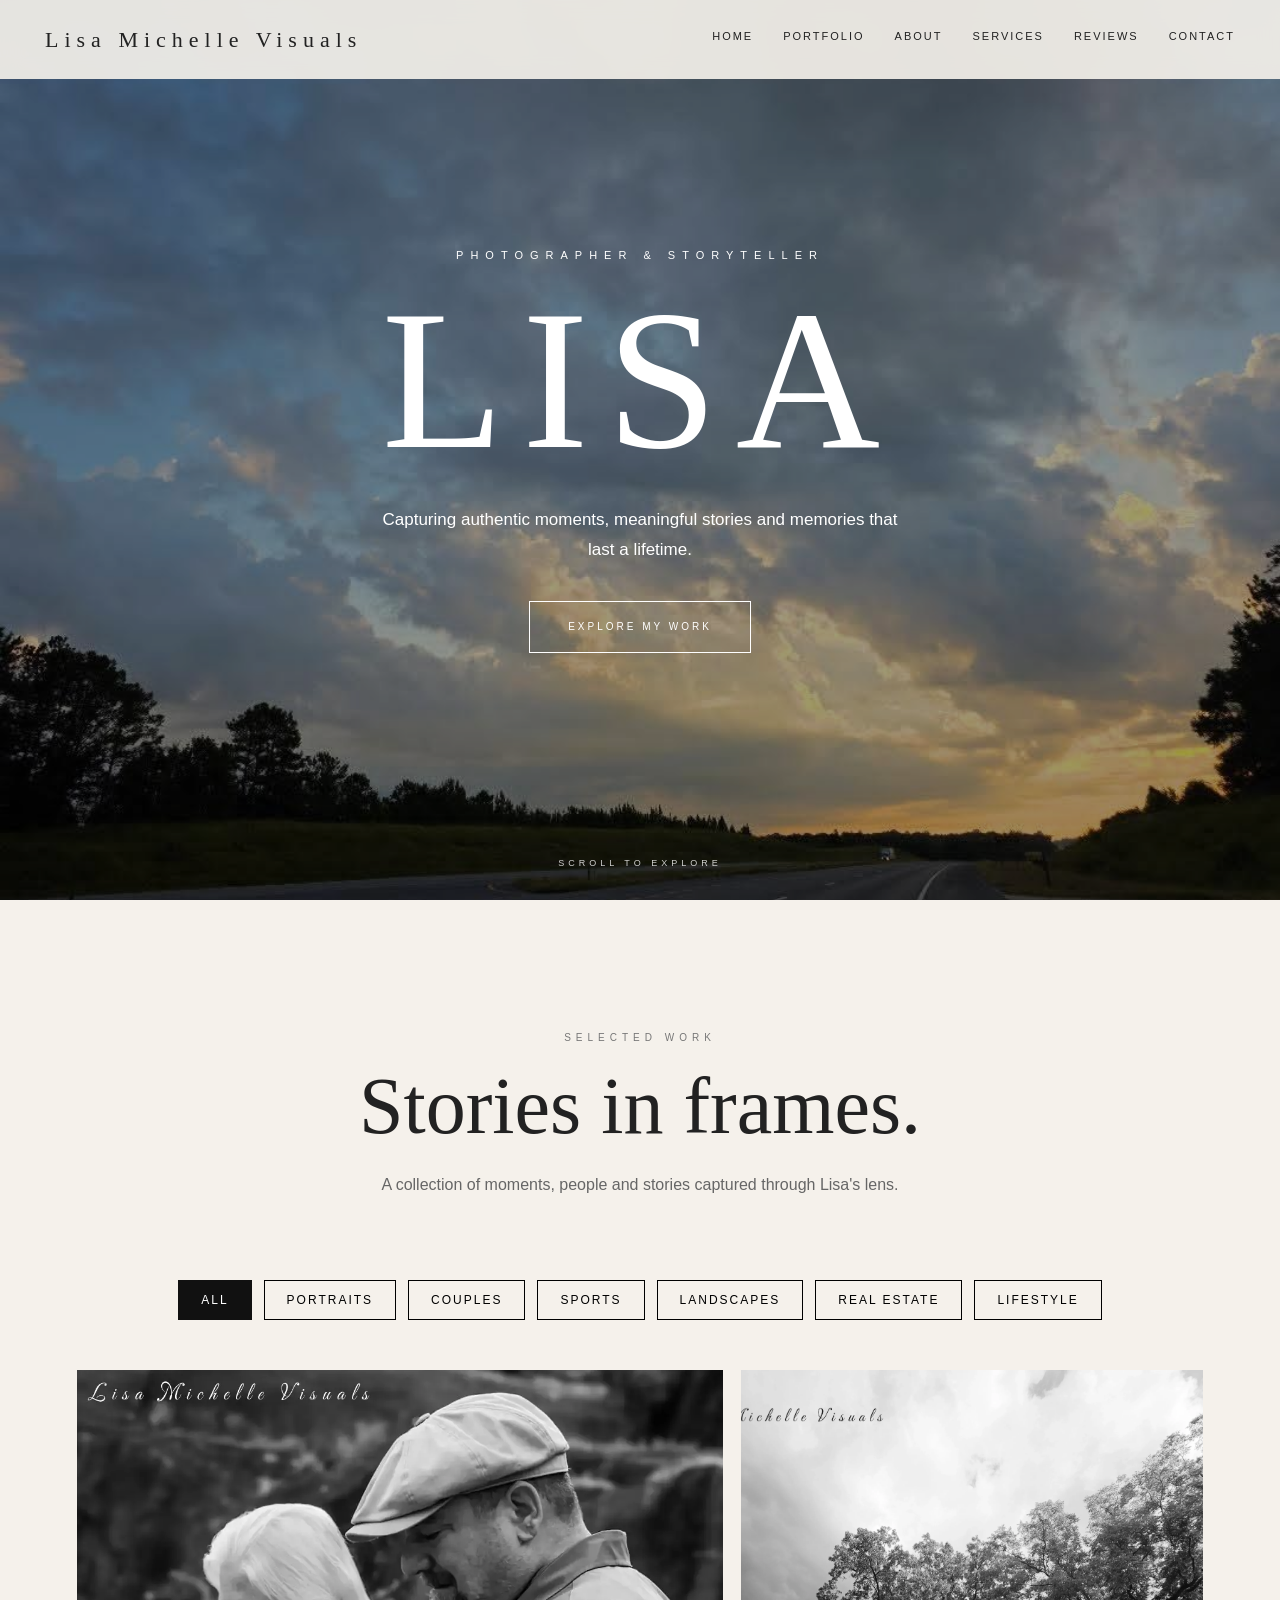
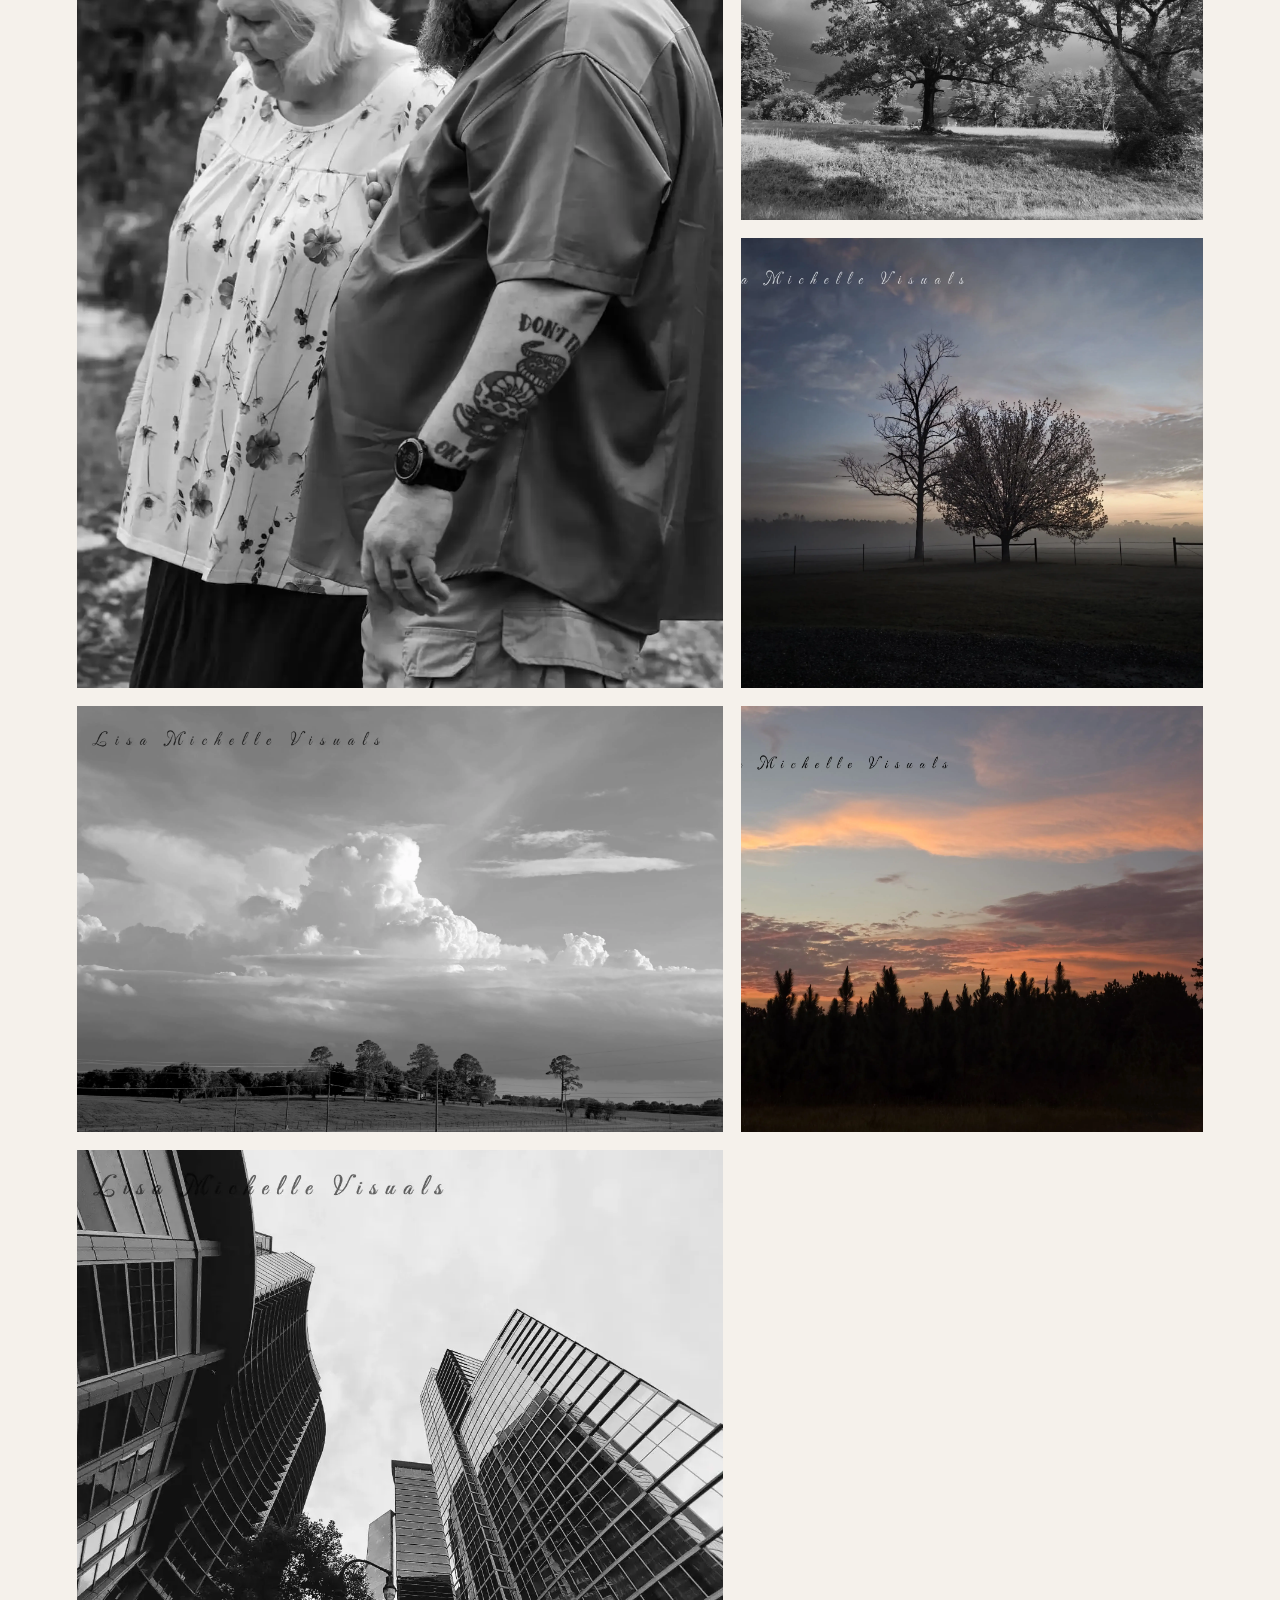
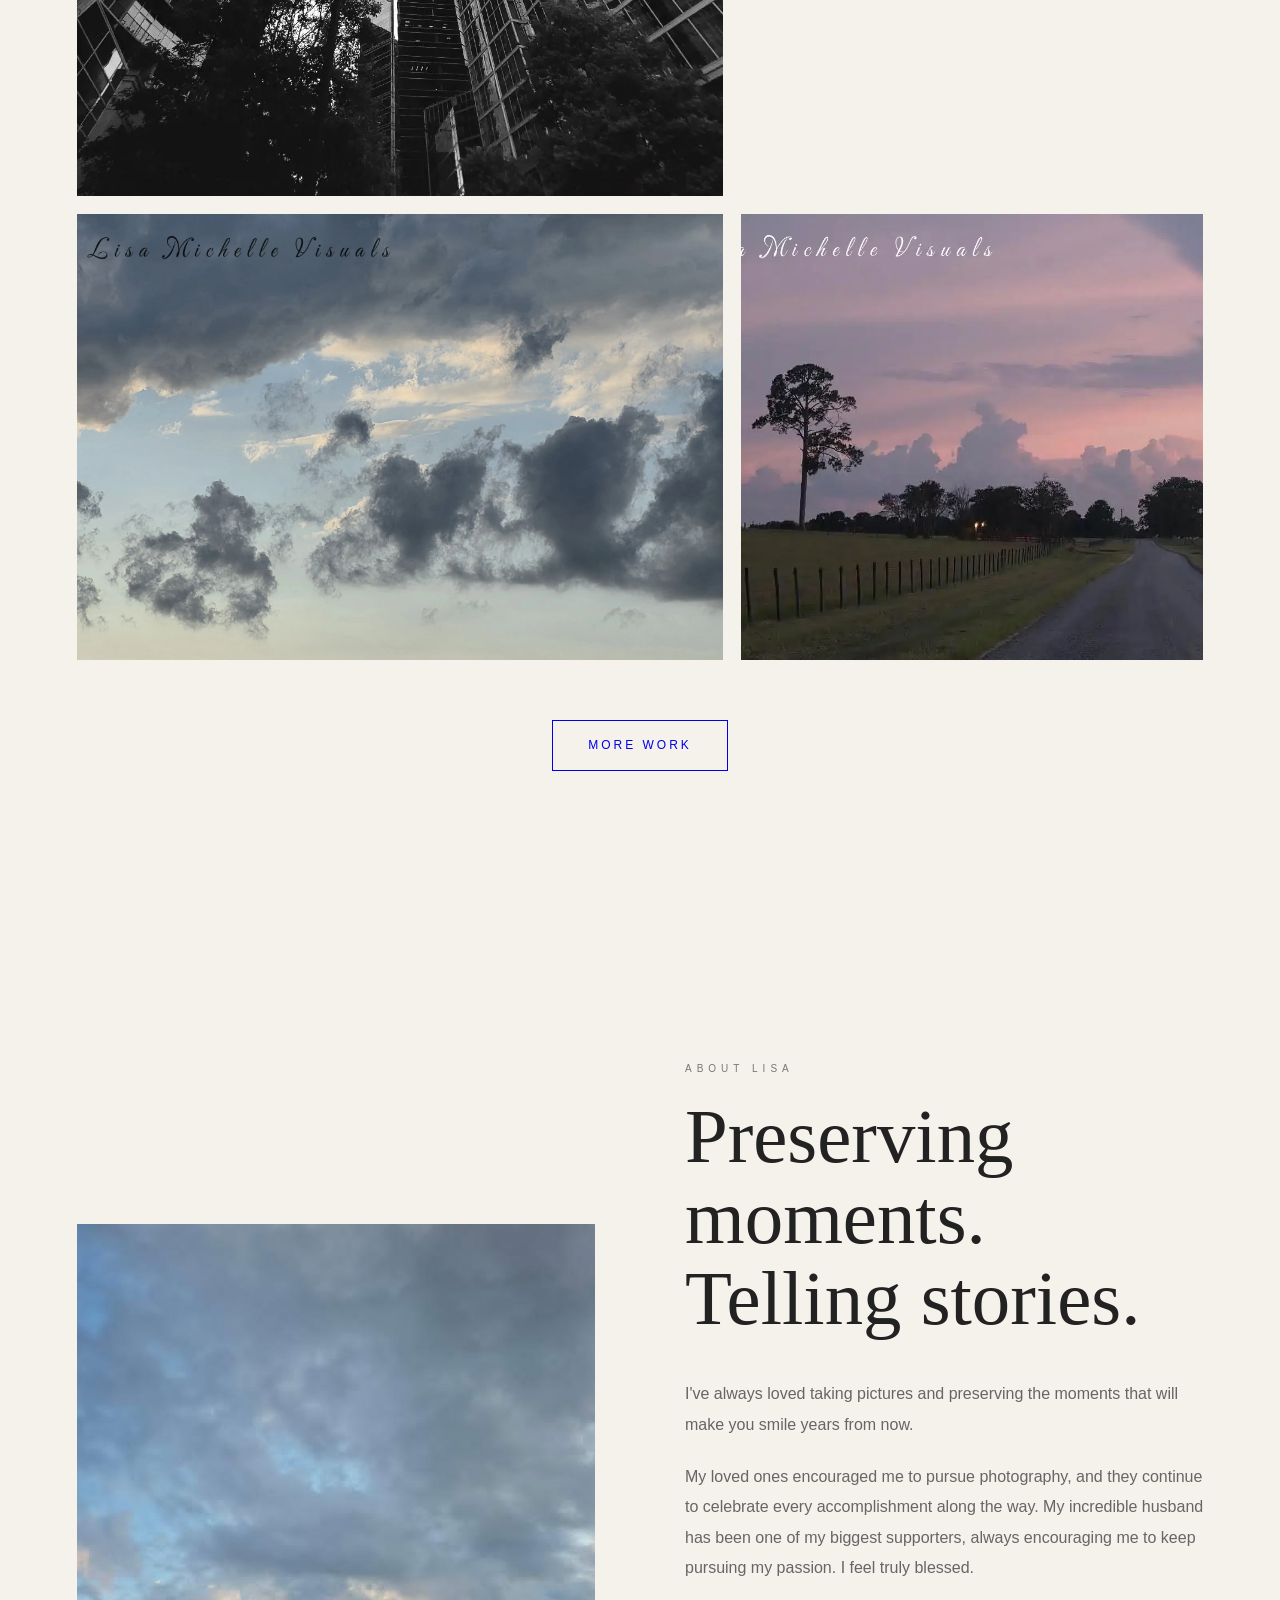
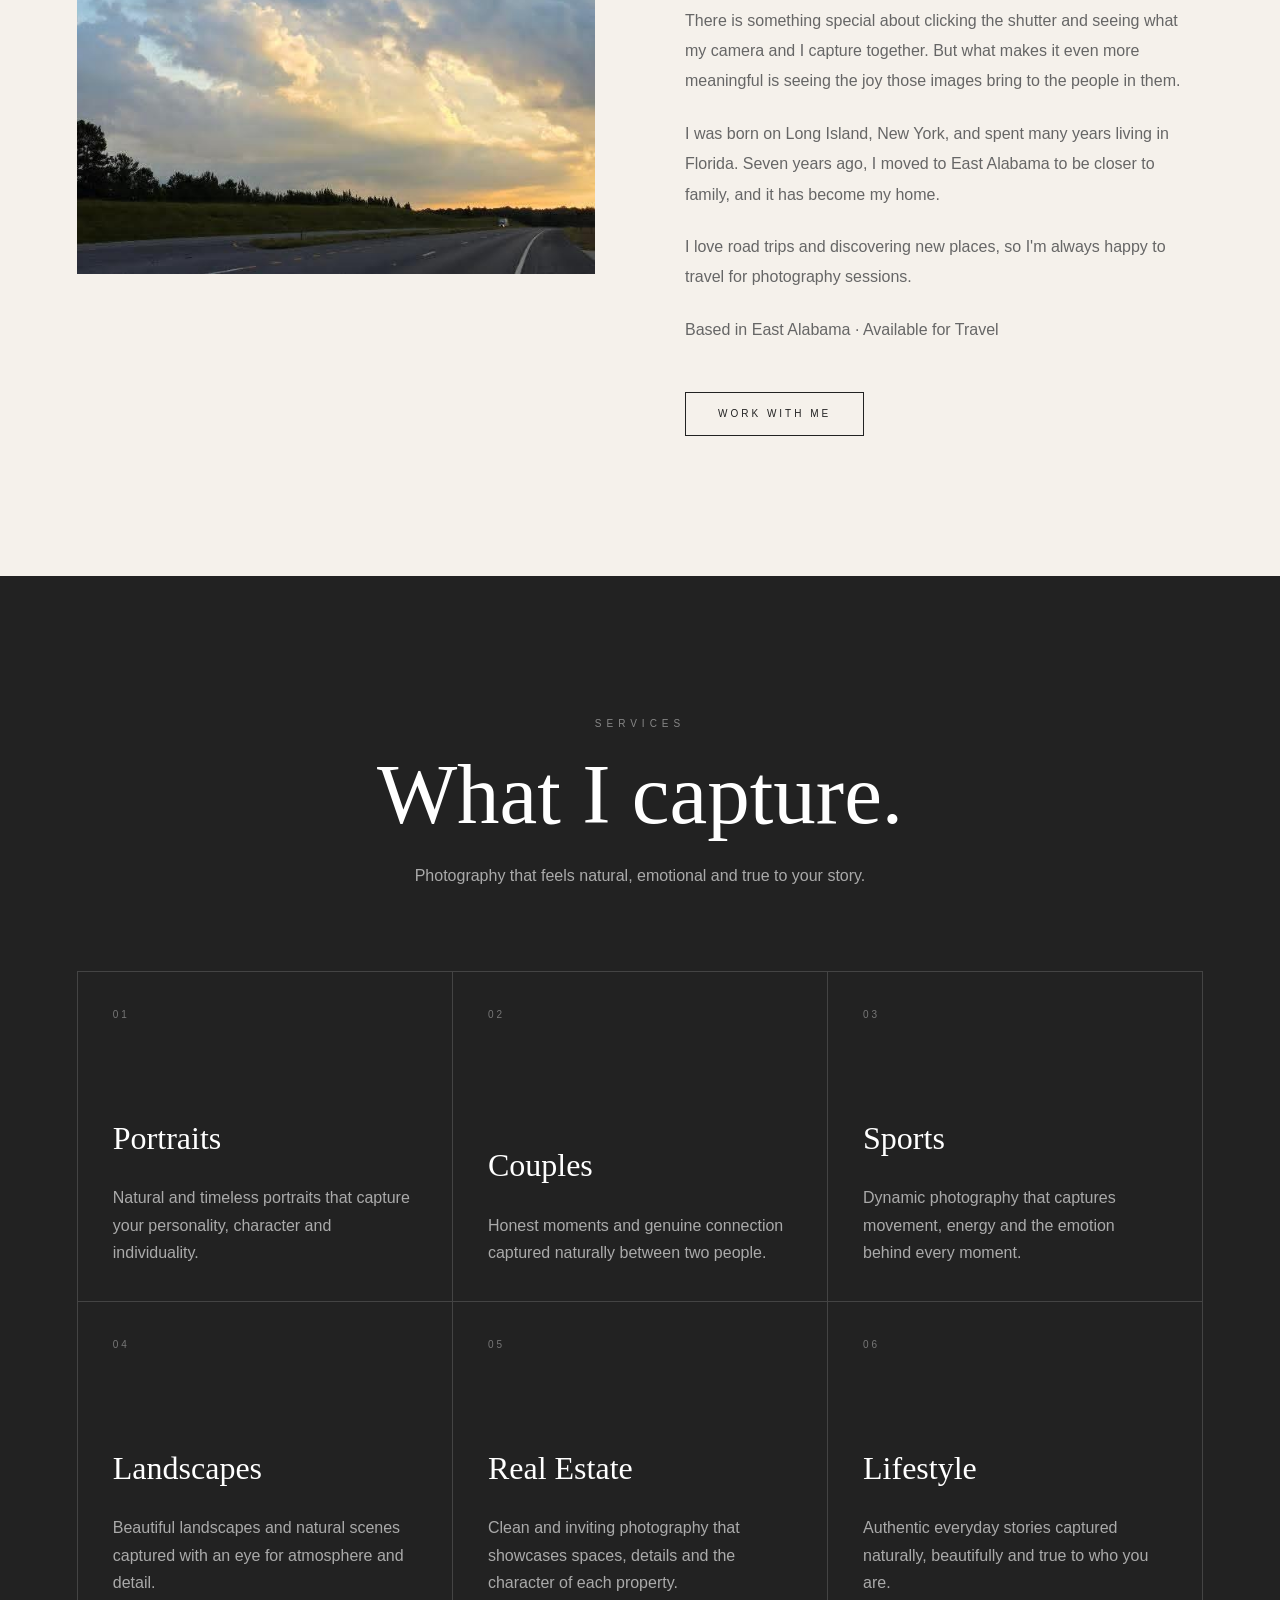
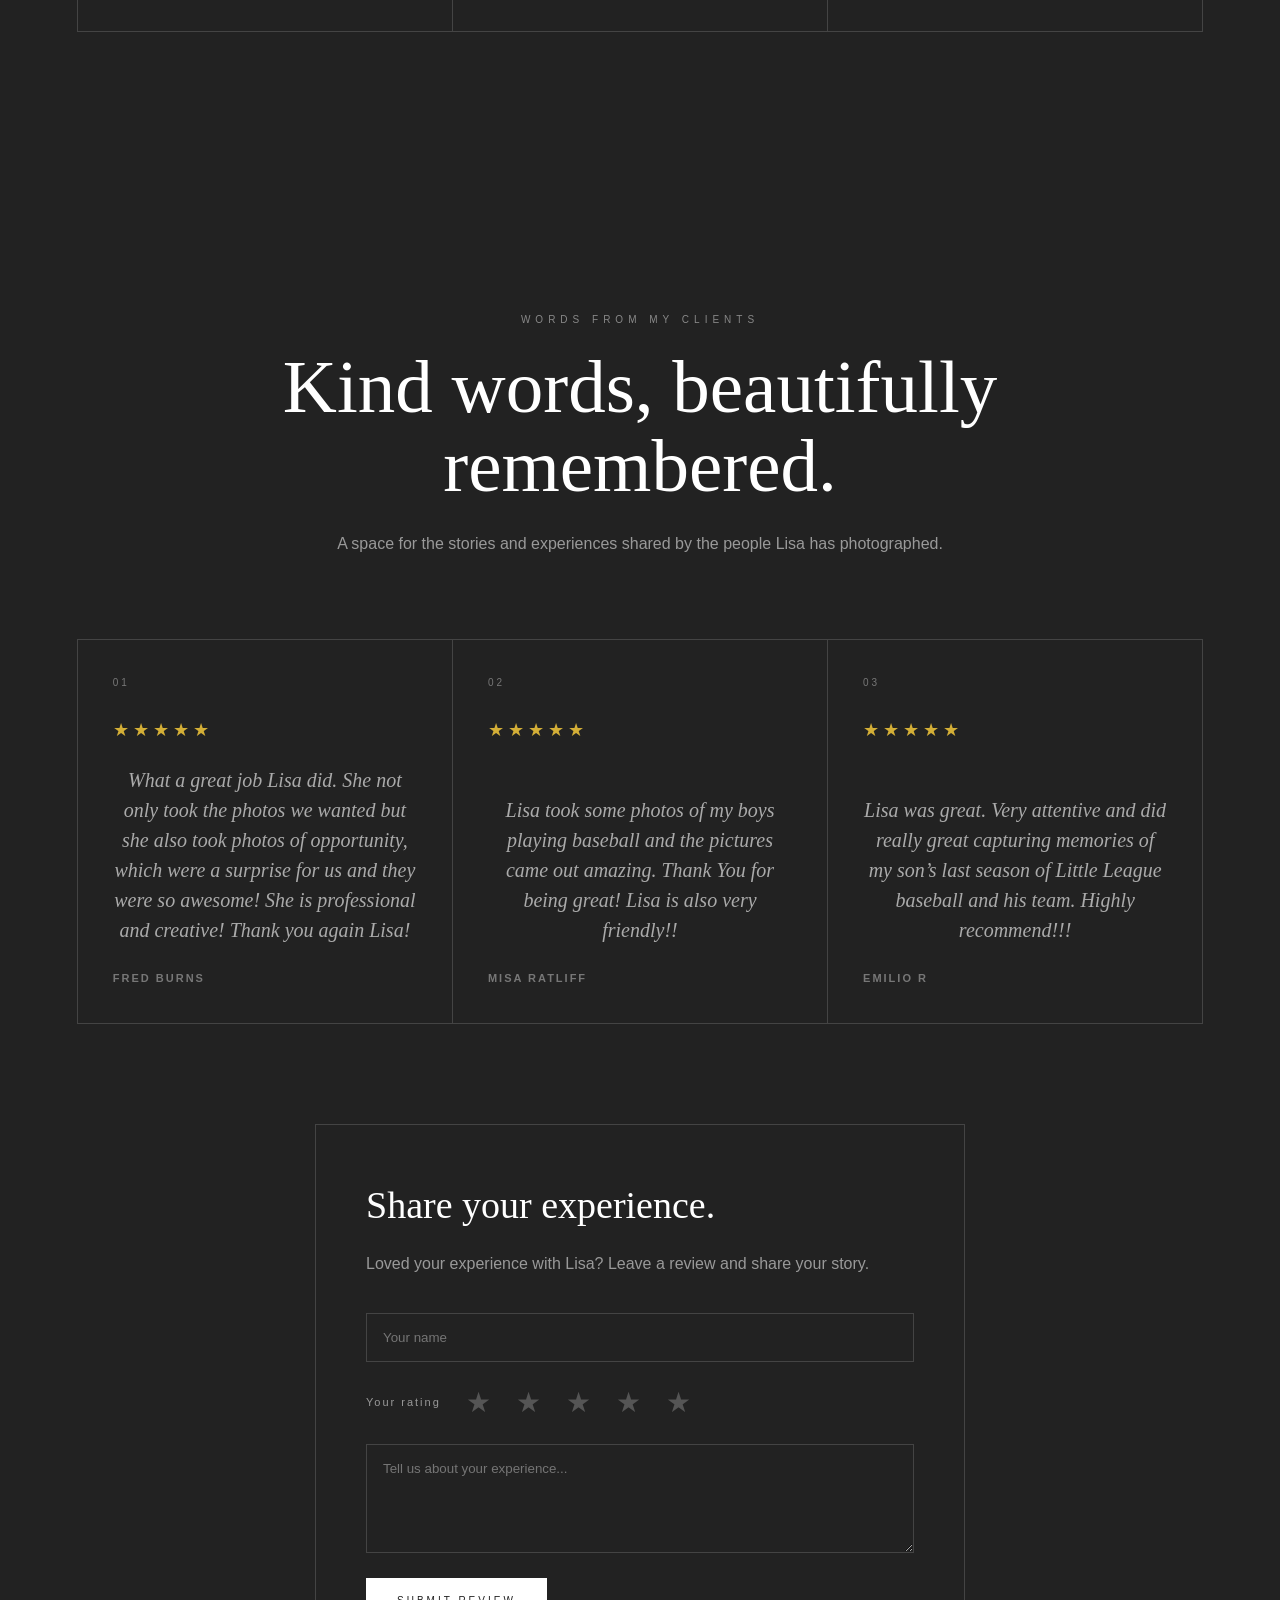
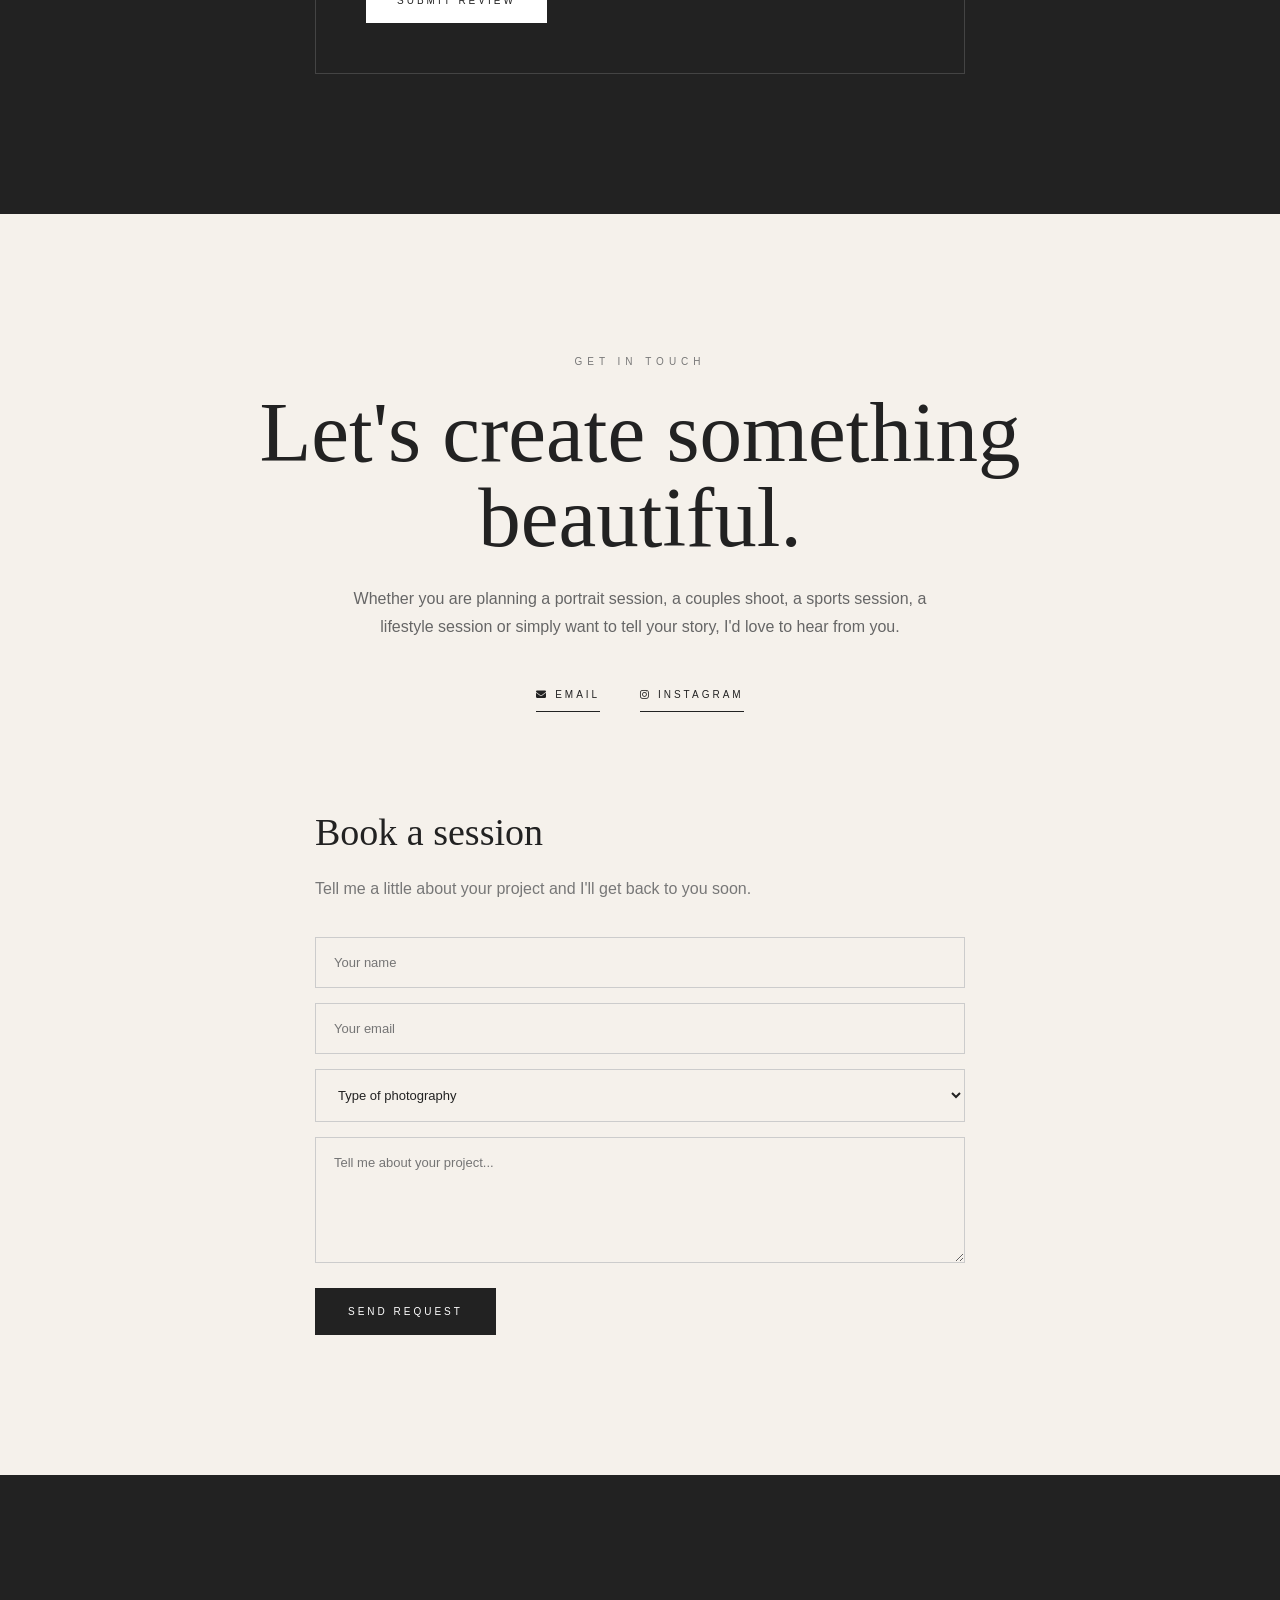
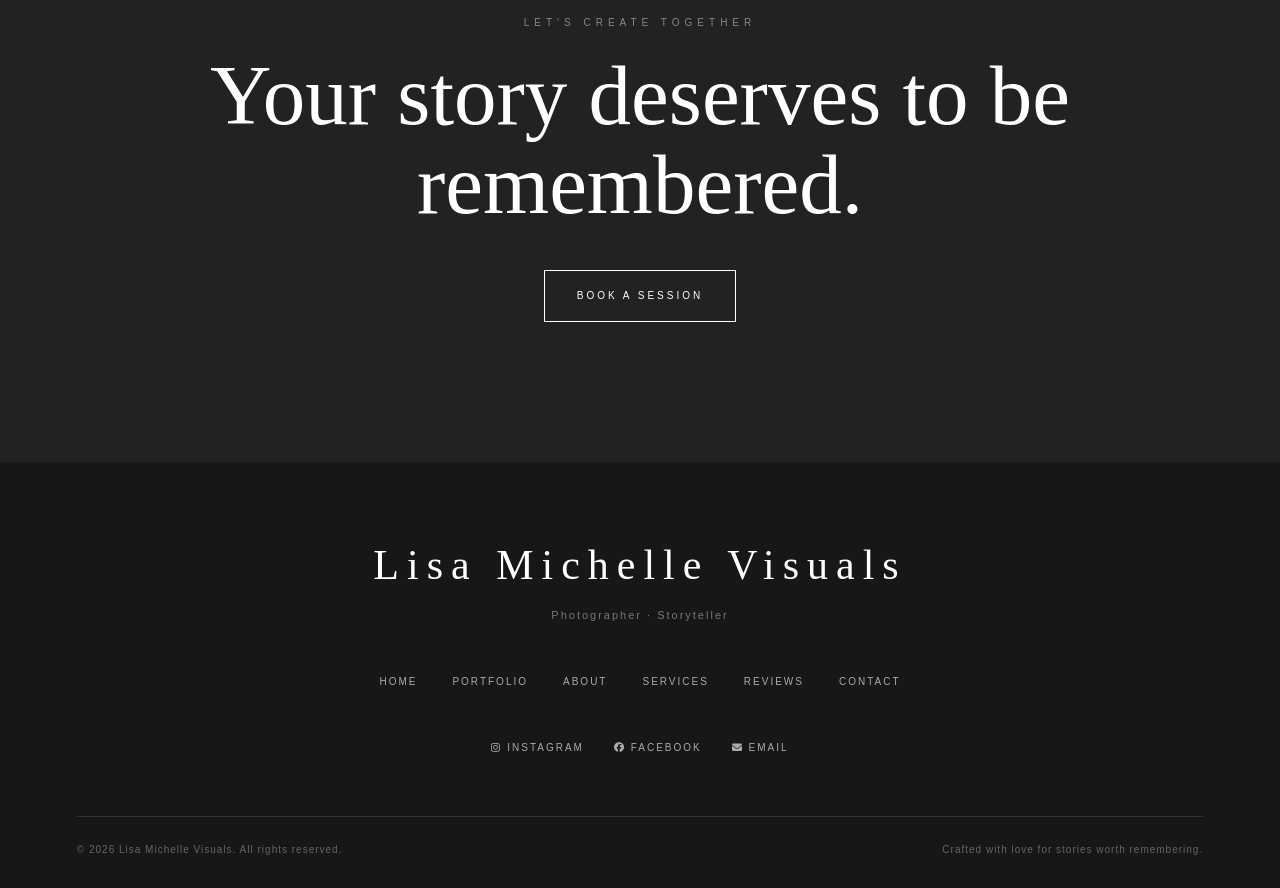
==== commit d46baefa: "Update index.html" ====
--- a/index.html
+++ b/index.html
@@ -7,6 +7,7 @@
     <meta name="viewport" content="width=device-width, initial-scale=1.0">
 
     <title>Lisa Michelle Visuals | Photographer in East Alabama</title>
+    <link rel="icon" type="image/png" href="images/favicon.png">
 
 <meta
     name="description"
@@ -204,10 +205,12 @@
 
 <div class="gallery">
 
-    <div class="gallery-item large" data-category="couples portraits ">
+    <div class="gallery-item large" data-category=" portraits ">
     <img
         src="images/19.webp"
         alt="Lisa Michelle Visuals - Candid black and white couple portrait, East Alabama"
+        loading="lazy"
+    decoding="async"
     >
 </div>
     
@@ -215,21 +218,27 @@
         <img
             src="images/8.webp"
             alt="Lisa Michelle Visuals - Black and white landscape photography of trees in East Alabama"
-        >
+        loading="lazy"
+    decoding="async"
+            >
     </div>
 
 <div class="gallery-item " data-category="landscapes">
         <img
             src="images/12.webp"
             alt="Lisa Michelle Visuals - Misty countryside trees at dusk, East Alabama"
-        >
+        loading="lazy"
+    decoding="async"
+            >
     </div>
 
 <div class="gallery-item " data-category="landscapes">
         <img
             src="images/13.webp"
             alt="Lisa Michelle Visuals - Black and white dramatic cloud formation over farmland"
-        >
+        loading="lazy"
+    decoding="async"
+            >
     </div>
 
 
@@ -238,34 +247,44 @@
         <img
             src="images/14.webp"
             alt="Lisa Michelle Visuals - Sunset over pine trees silhouette, East Alabama"
-        >
+        loading="lazy"
+    decoding="async"
+            >
     </div>
     <div class="gallery-item" data-category="landscapes">
         <img
             src="images/6.webp"
             alt="Lisa Michelle Visuals - Black and white architectural photography"
-        >
+        loading="lazy"
+    decoding="async"
+            >
     </div>
 
     <div class="gallery-item" data-category="landscapes">
         <img
             src="images/7.webp"
             alt="Lisa Michelle Visuals - Sunset over farmland in East Alabama"
-        >
+        loading="lazy"
+    decoding="async"
+            >
     </div>
 
     <div class="gallery-item" data-category="landscapes">
         <img
             src="images/10.webp"
             alt="Lisa Michelle Visuals - Dramatic sky and cloud landscape photography"
-        >
+        loading="lazy"
+    decoding="async"
+            >
     </div>
 
     <div class="gallery-item" data-category="landscapes">
         <img
             src="images/11.webp"
             alt="Lisa Michelle Visuals - Countryside road at dusk in East Alabama"
-        >
+        loading="lazy"
+    decoding="async"
+            >
     </div>
 
 </div>
@@ -807,9 +826,7 @@
 
     <img id="lightbox-image" src="" alt="Lisa Michelle Visuals">
 
-    <button id="purchase-button" type="button">
-        PURCHASE THIS PHOTO
-    </button>
+    
 
     <button id="next" class="lightbox-arrow right">
         &#10095;
--- a/style.css
+++ b/style.css
@@ -2198,3 +2198,140 @@
 #lightbox-image {
     transition: opacity 0.2s ease, transform 0.2s ease;
 }
+/* =========================
+   PURCHASE BUTTON
+========================= */
+
+#purchase-button {
+    position: absolute;
+    bottom: 40px;
+    left: 50%;
+    transform: translateX(-50%);
+
+    padding: 13px 28px;
+
+    background: rgba(255, 255, 255, 0.95);
+    color: #111;
+
+    border: none;
+    border-radius: 2px;
+
+    font-size: 12px;
+    font-weight: 600;
+    letter-spacing: 2px;
+
+    cursor: pointer;
+
+    z-index: 20;
+
+    transition:
+        background 0.3s ease,
+        color 0.3s ease,
+        transform 0.3s ease;
+}
+
+#purchase-button:hover {
+    background: #111;
+    color: #fff;
+
+    transform: translateX(-50%) translateY(-2px);
+}
+
+
+/* Mobile */
+
+@media (max-width: 768px) {
+
+    #purchase-button {
+        bottom: 25px;
+
+        padding: 11px 20px;
+
+        font-size: 10px;
+        letter-spacing: 1.5px;
+    }
+
+}
+/* =========================================================
+   PRIVATE CLIENT GALLERY
+========================================================= */
+
+.client-gallery-page {
+    min-height: 100vh;
+    padding: 160px 6vw 100px;
+    background: #f5f1eb;
+}
+
+.client-gallery-header {
+    max-width: 750px;
+    margin: 0 auto 80px;
+    text-align: center;
+}
+
+.client-gallery-header h1 {
+    font-family: Georgia, serif;
+    font-size: clamp(55px, 8vw, 95px);
+    font-weight: normal;
+    line-height: 1;
+    margin: 20px 0 25px;
+}
+
+.client-gallery-header p:last-child {
+    max-width: 550px;
+    margin: 0 auto;
+    color: #666;
+    line-height: 1.8;
+}
+
+.client-gallery {
+    max-width: 1300px;
+    margin: 0 auto;
+
+    display: grid;
+    grid-template-columns: repeat(3, 1fr);
+    gap: 18px;
+}
+
+.client-photo {
+    overflow: hidden;
+    cursor: pointer;
+}
+
+.client-photo img {
+    width: 100%;
+    aspect-ratio: 4 / 5;
+    object-fit: cover;
+    display: block;
+
+    transition: transform 0.6s ease;
+}
+
+.client-photo:hover img {
+    transform: scale(1.04);
+}
+
+
+/* =========================================================
+   MOBILE
+========================================================= */
+
+@media (max-width: 768px) {
+
+    .client-gallery-page {
+        padding: 120px 20px 70px;
+    }
+
+    .client-gallery-header {
+        margin-bottom: 50px;
+    }
+
+    .client-gallery-header h1 {
+        font-size: 52px;
+    }
+
+    .client-gallery {
+        grid-template-columns: repeat(2, 1fr);
+        gap: 10px;
+    }
+
+}
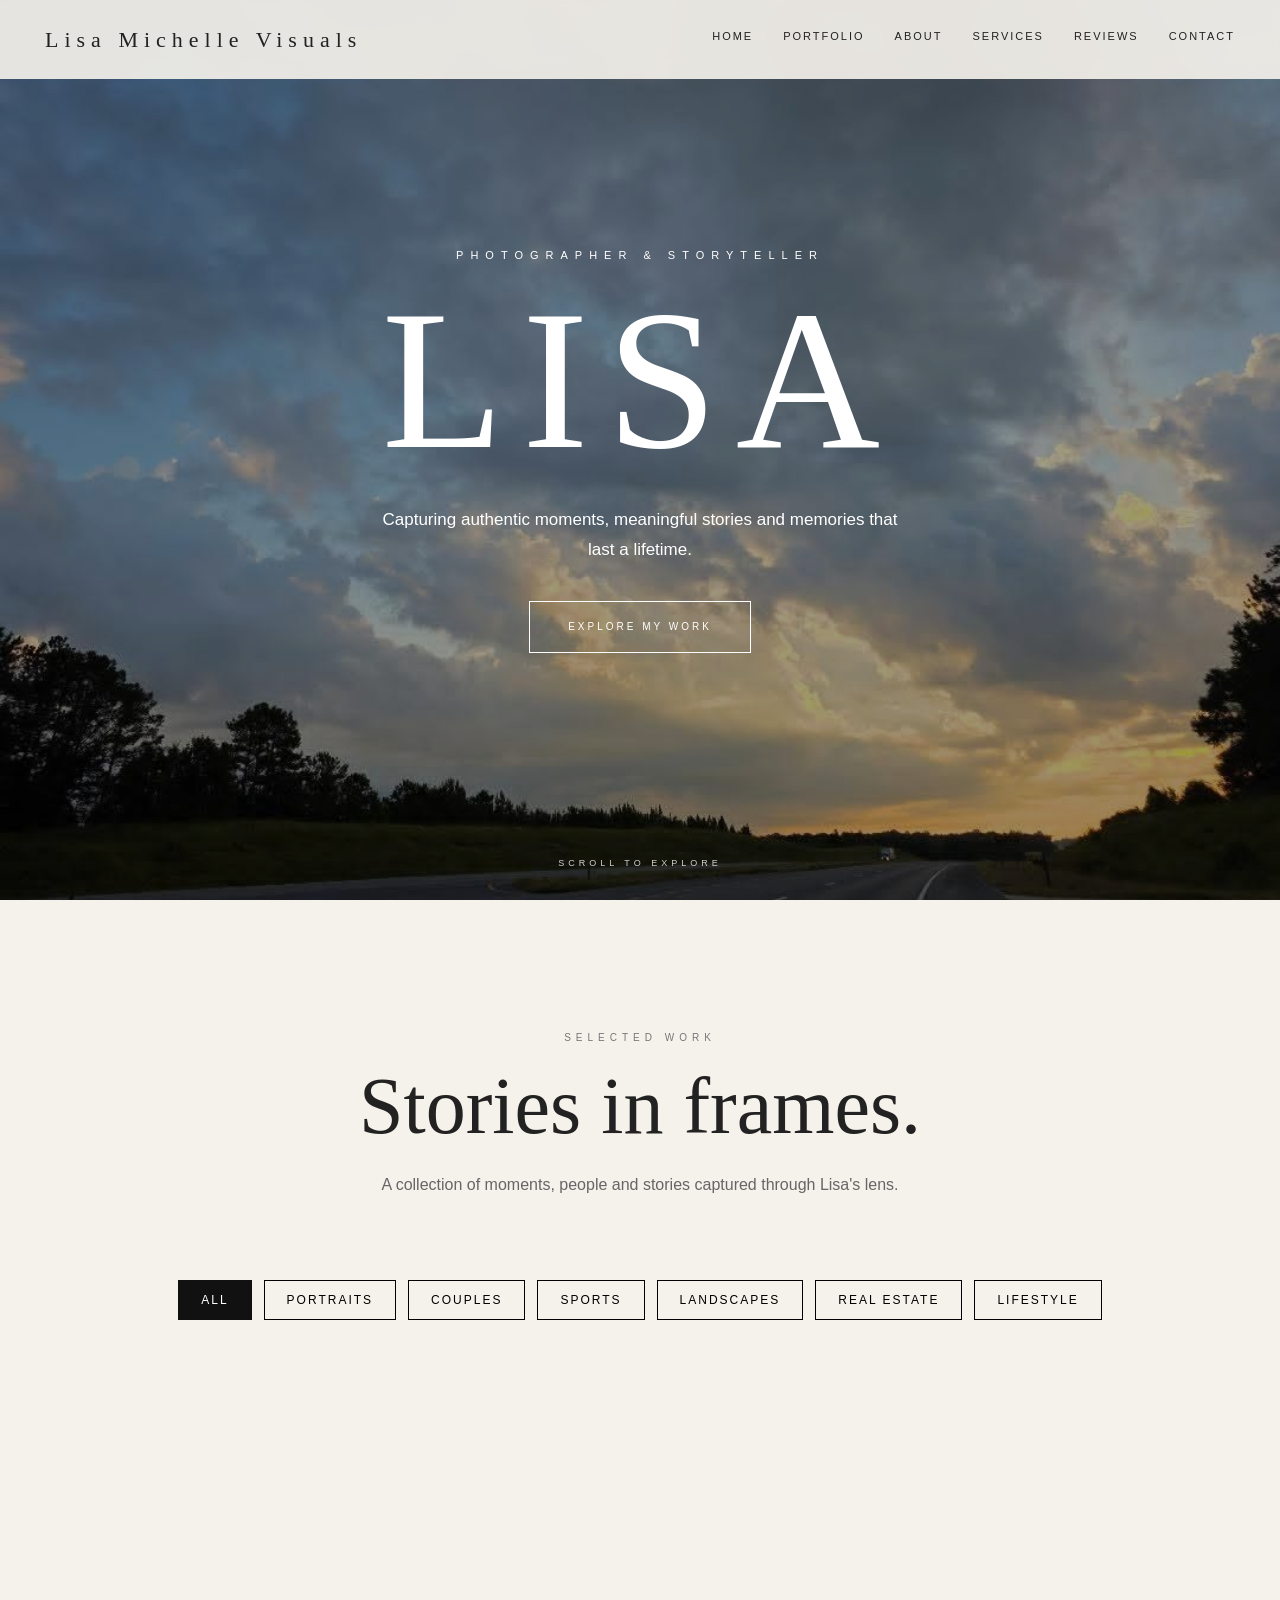
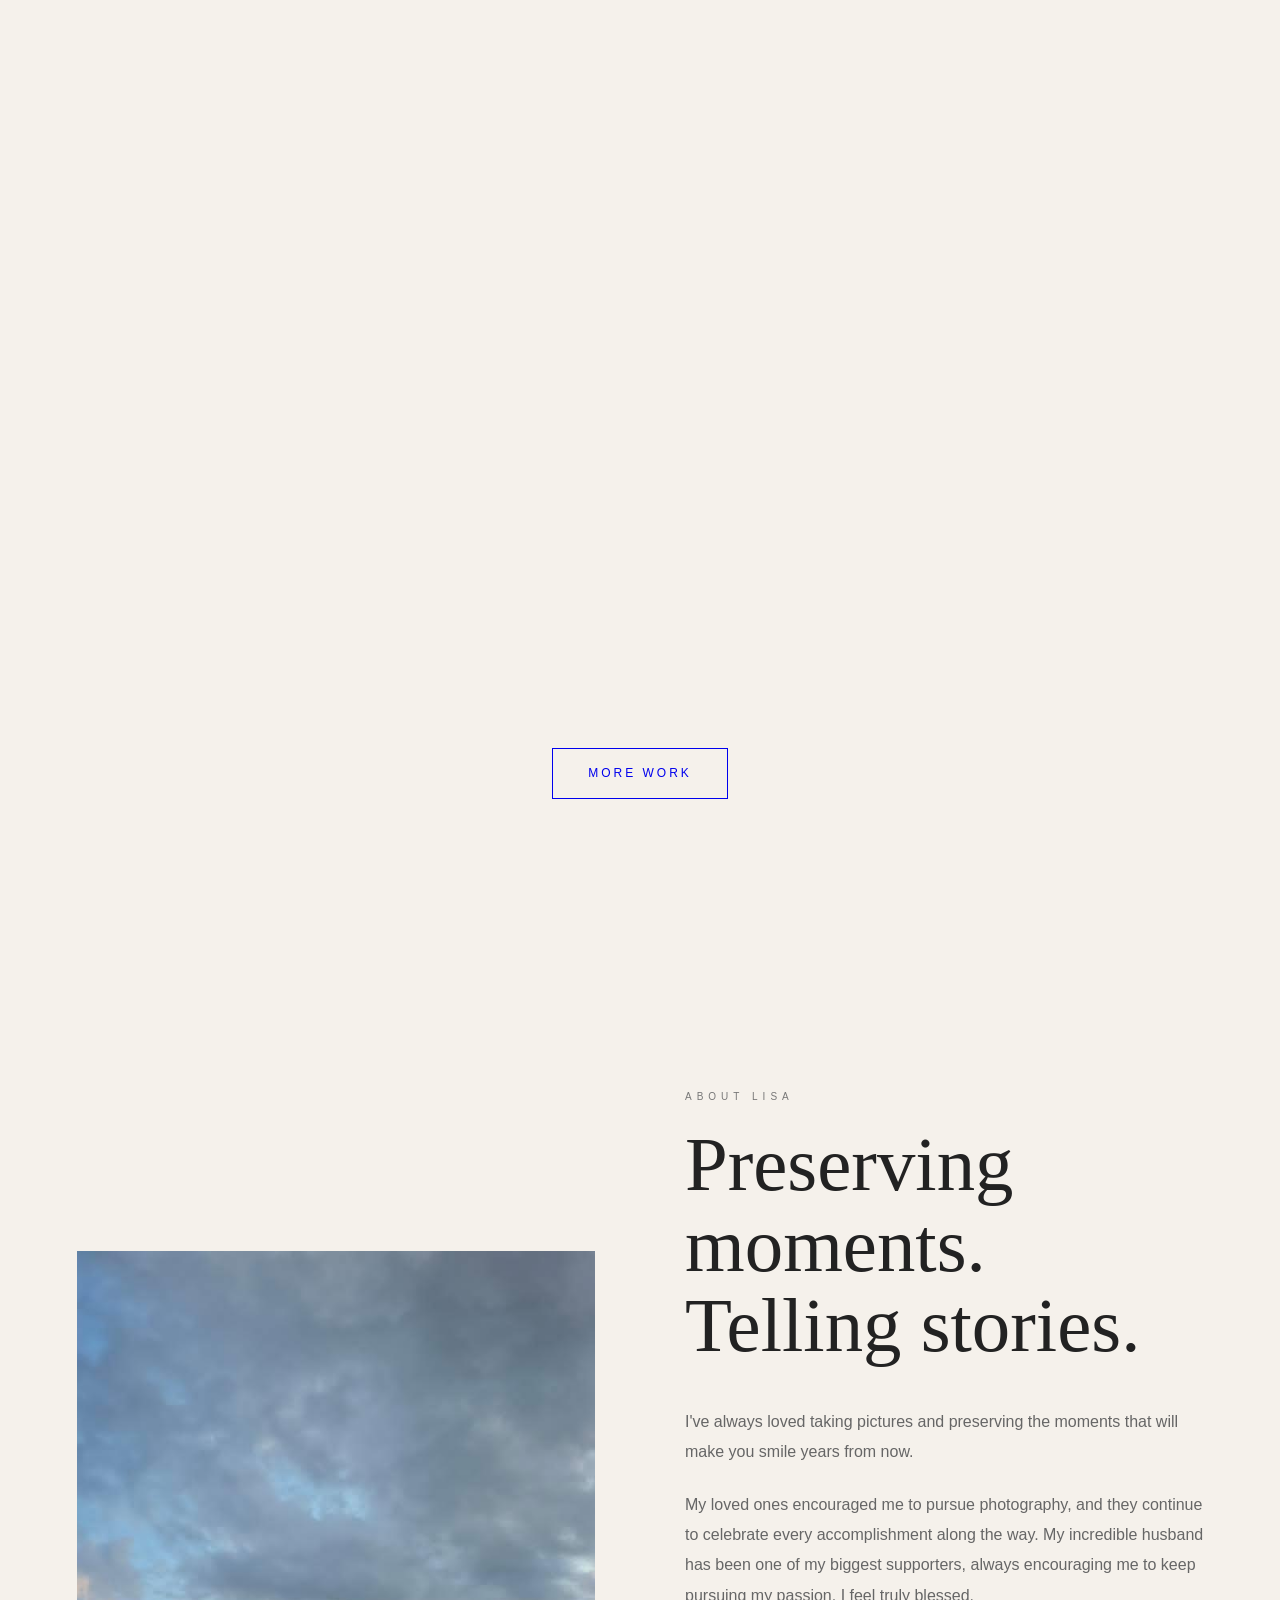
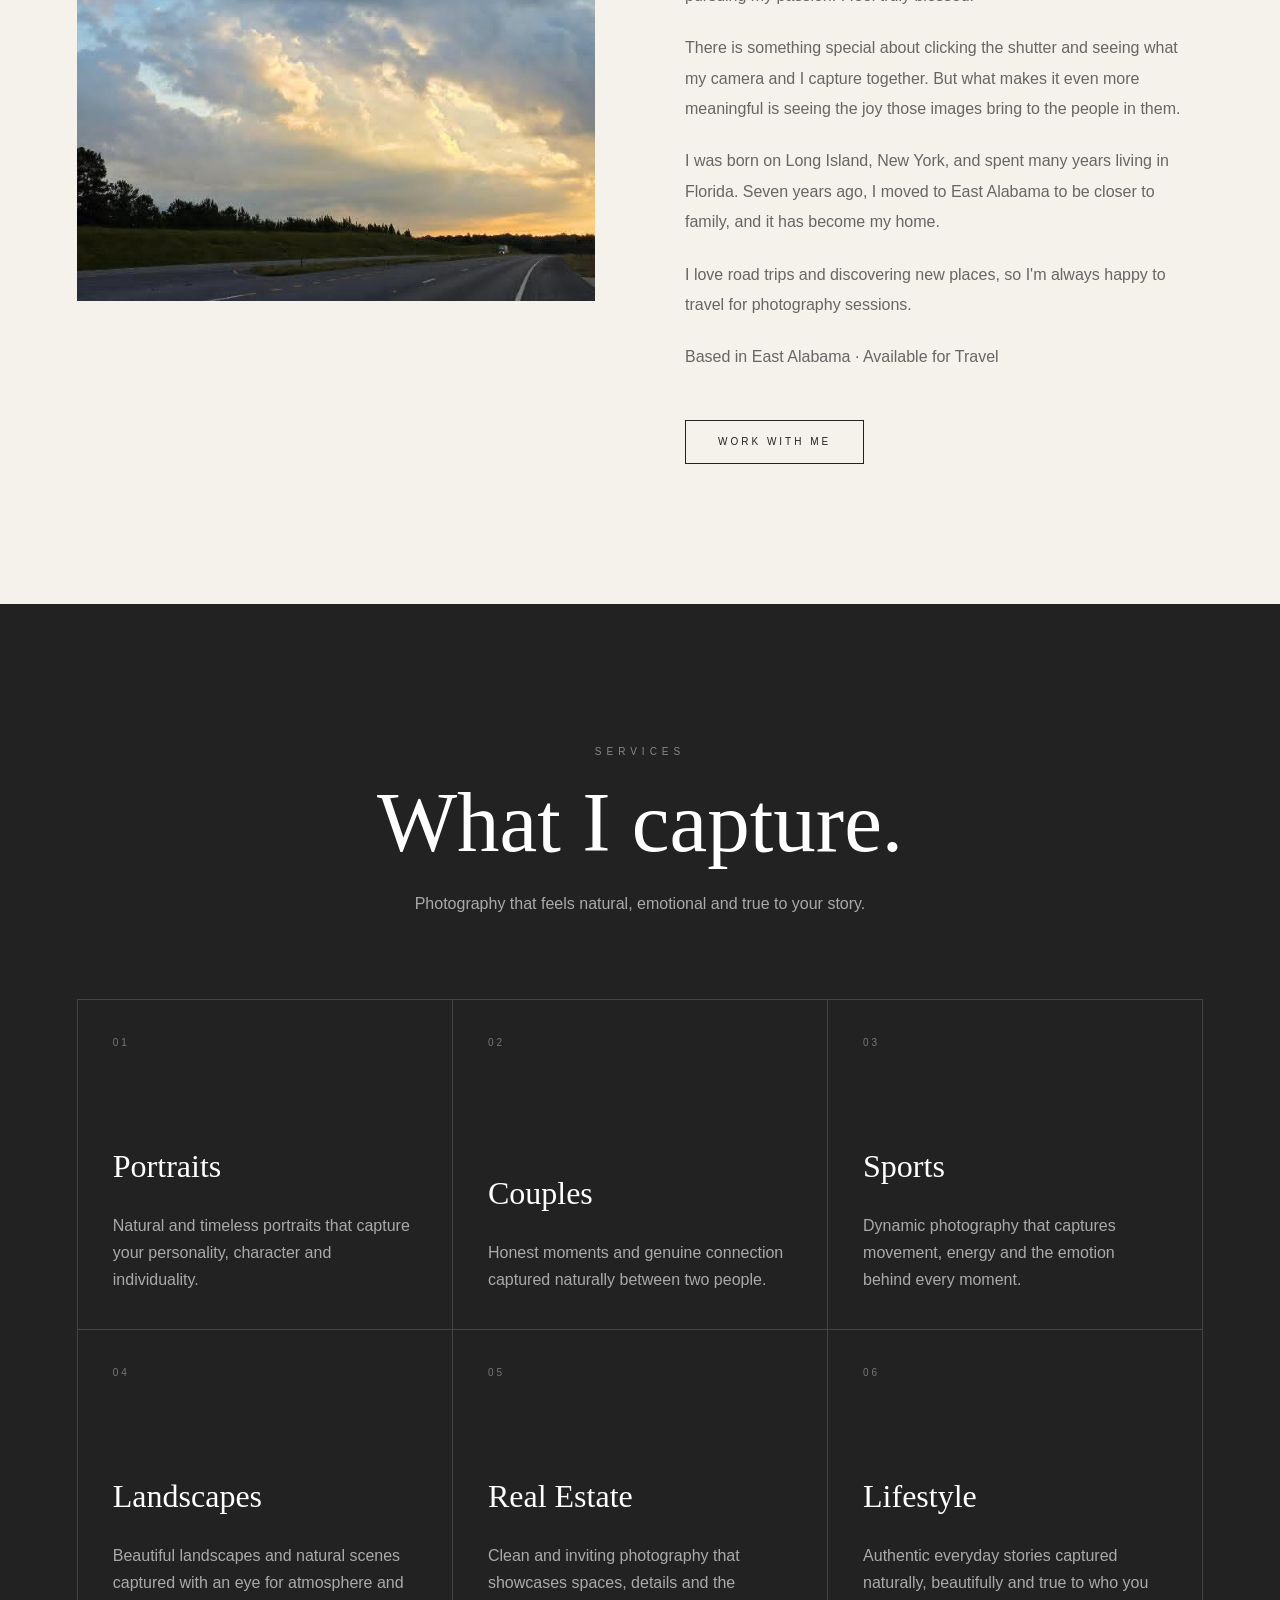
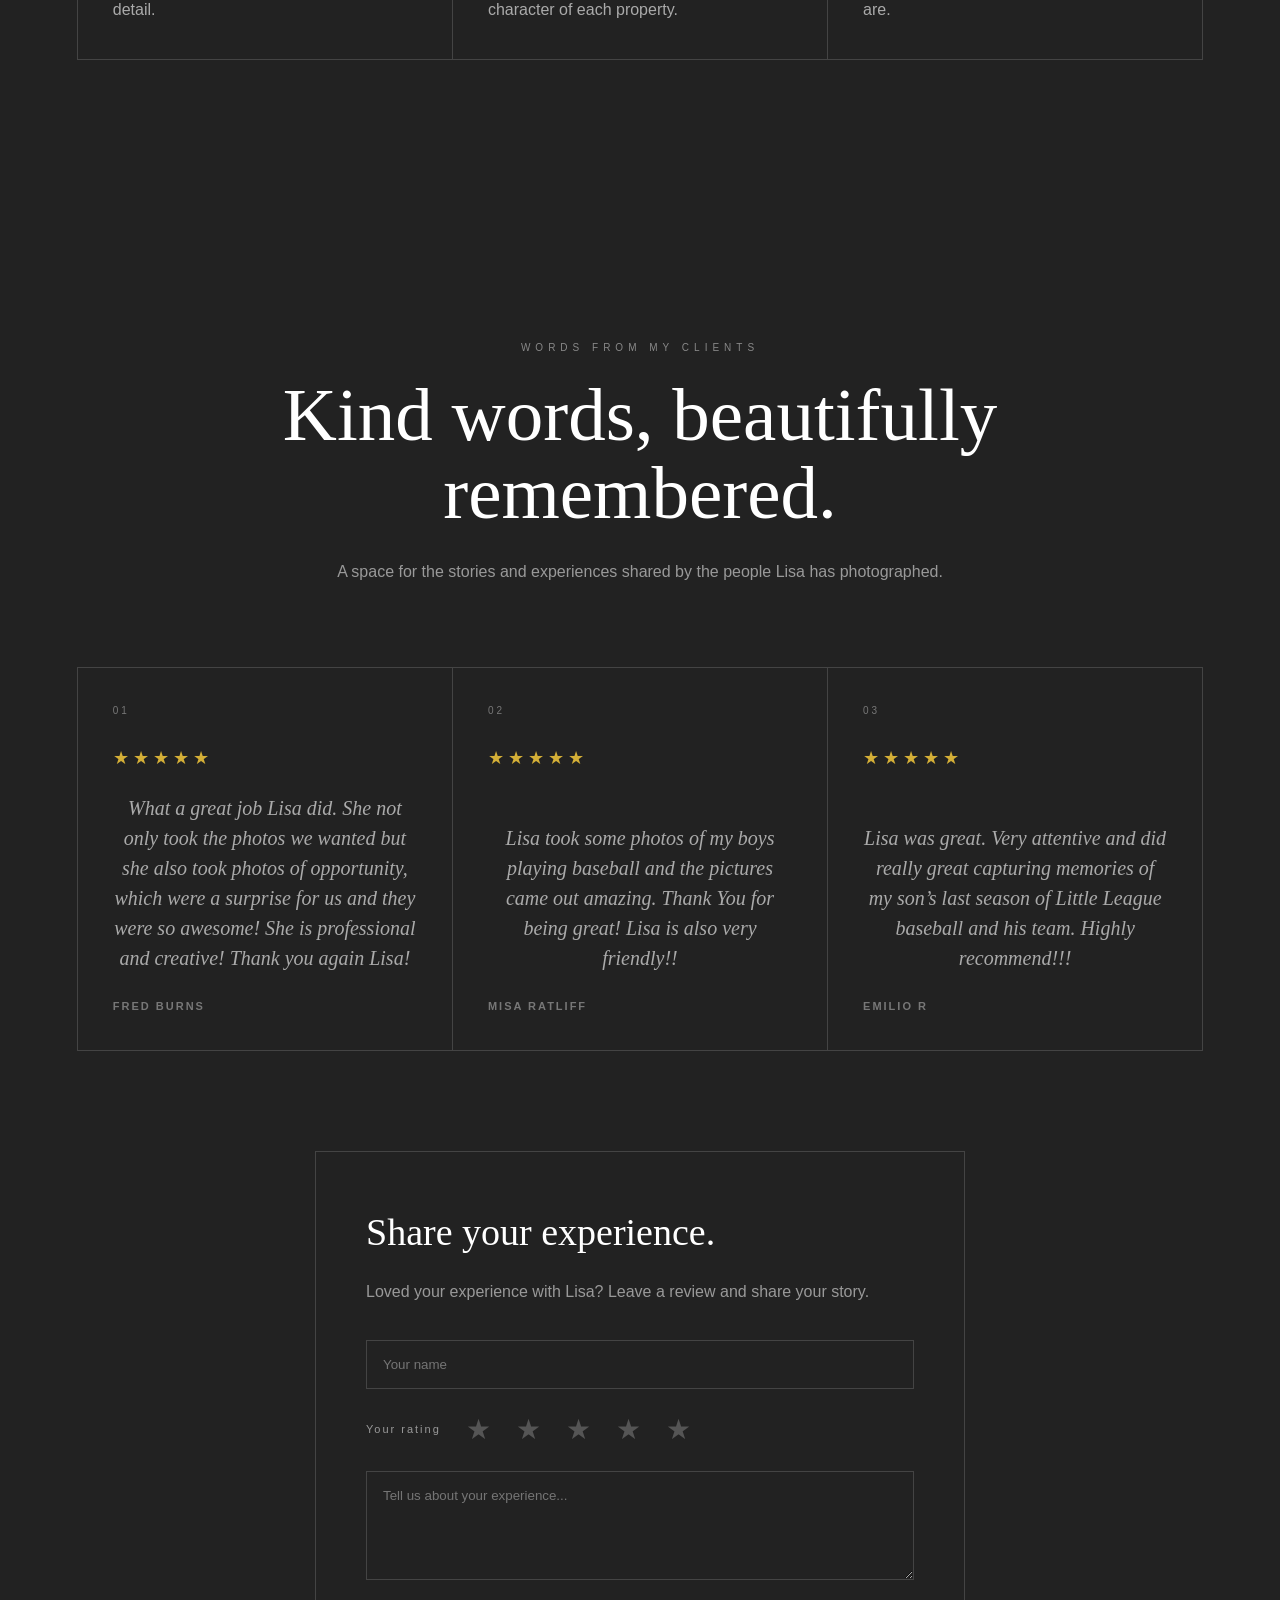
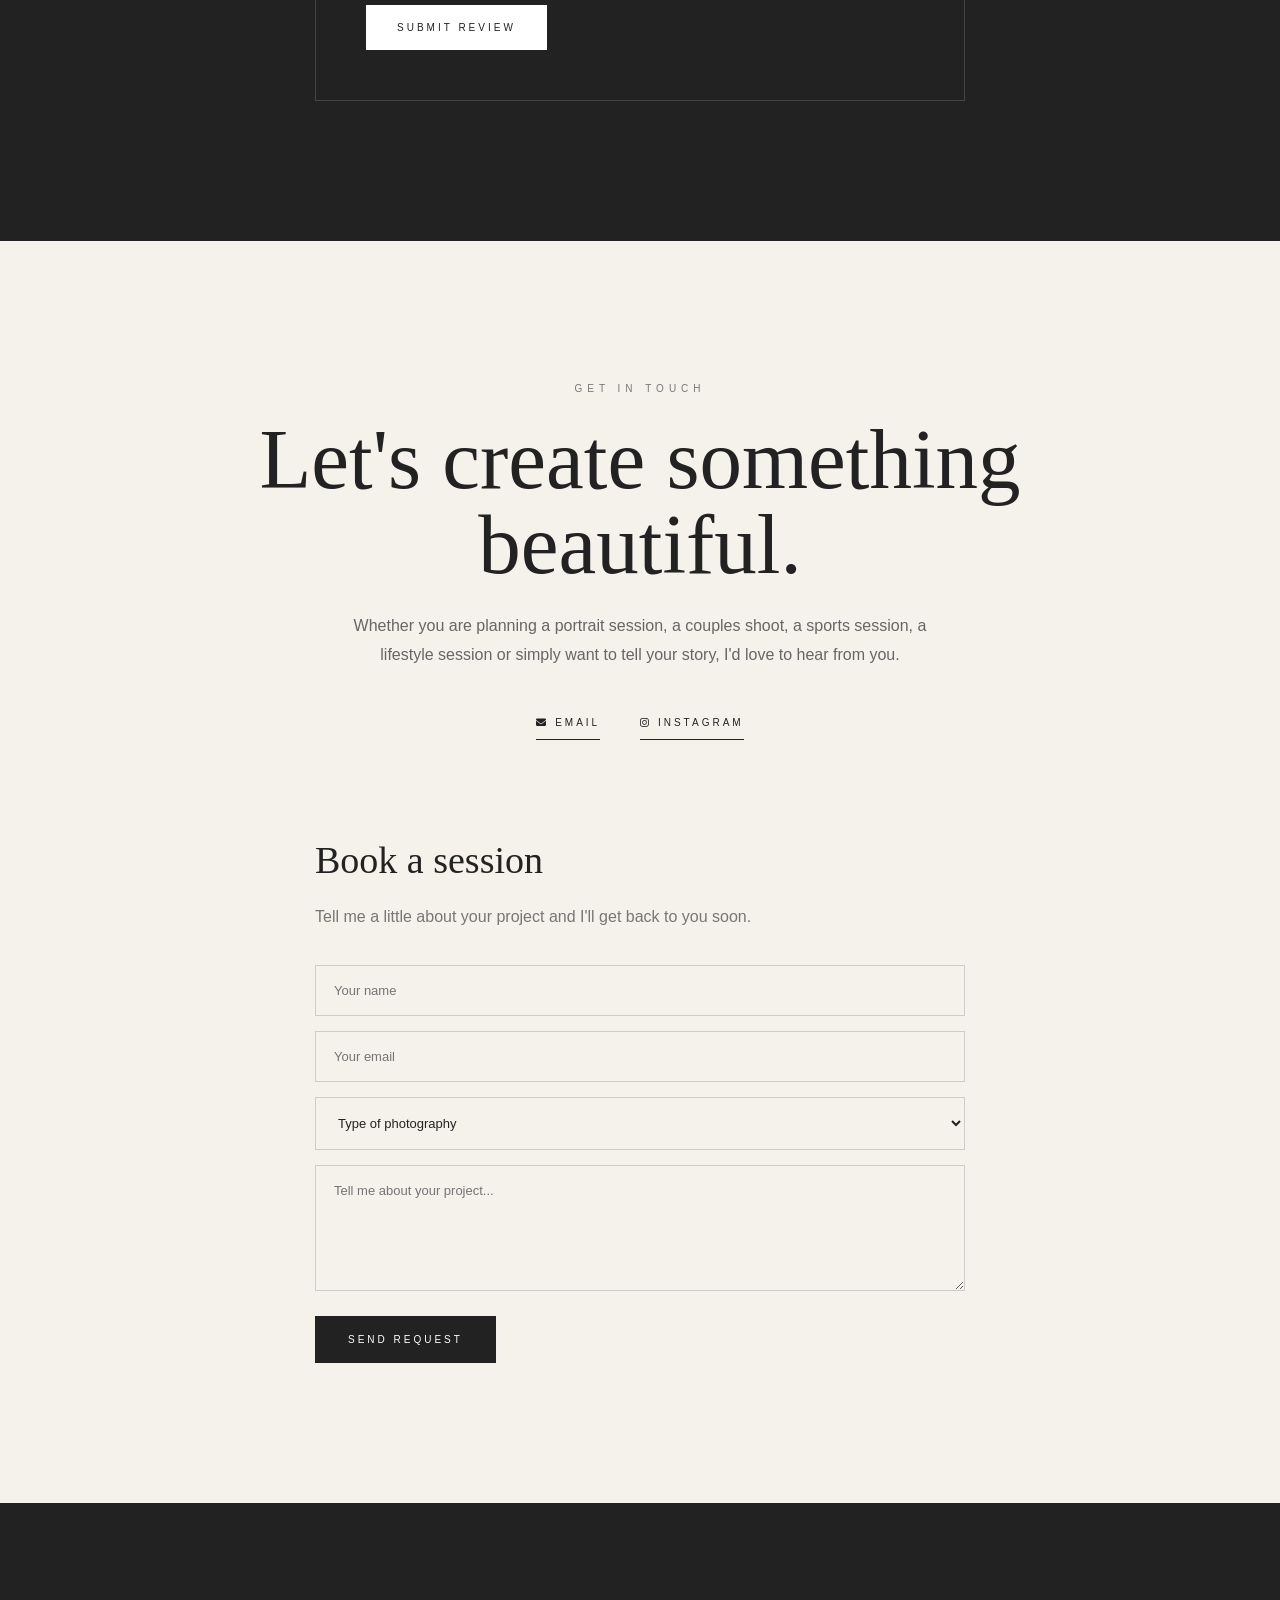
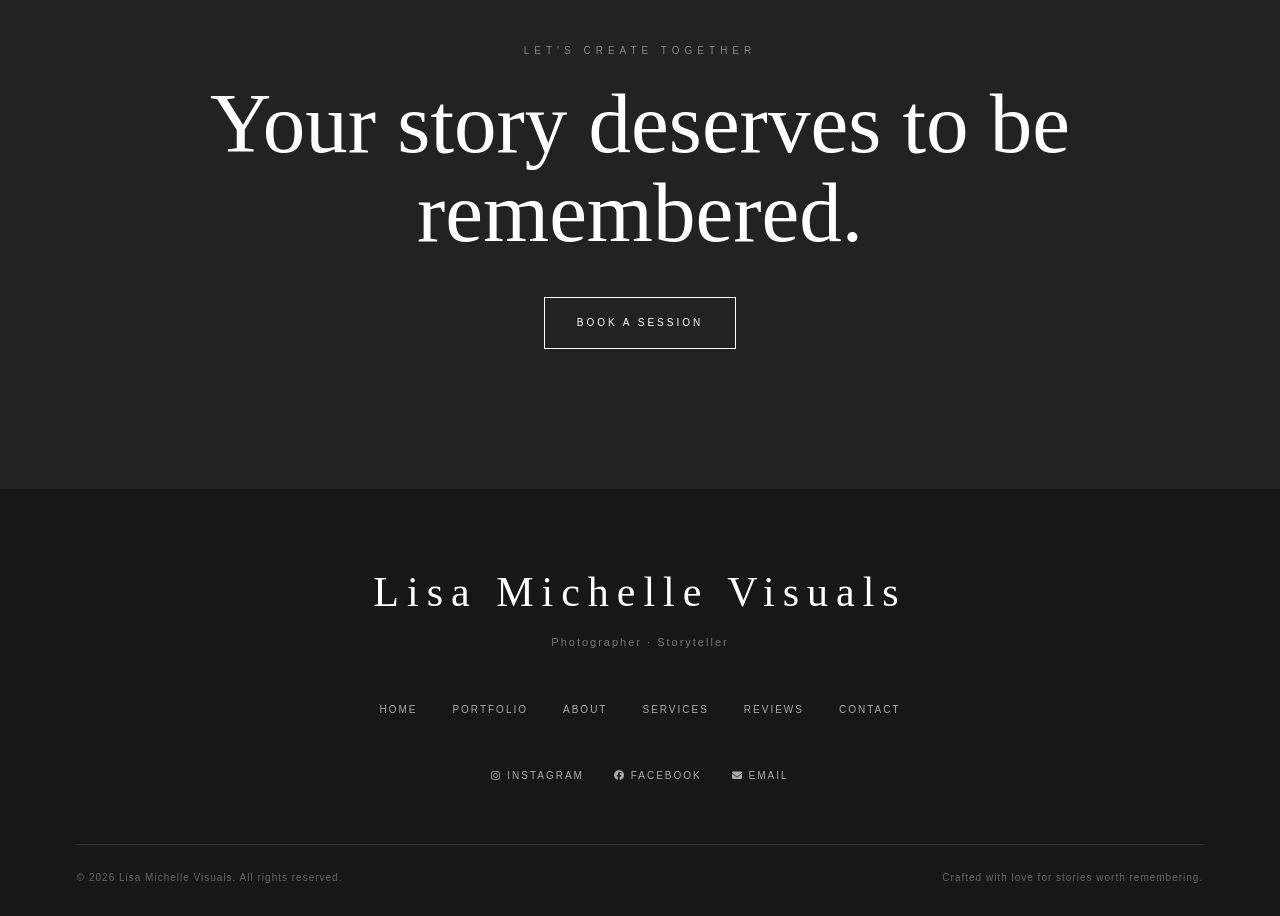
==== commit c291081c: "Update index.html" ====
--- a/index.html
+++ b/index.html
@@ -203,91 +203,10 @@
 </div>
 
 
-<div class="gallery">
-
-    <div class="gallery-item large" data-category=" portraits ">
-    <img
-        src="images/19.webp"
-        alt="Lisa Michelle Visuals - Candid black and white couple portrait, East Alabama"
-        loading="lazy"
-    decoding="async"
-    >
-</div>
+<div class="gallery" id="portfolio-gallery">
+</div>
+
     
-    <div class="gallery-item " data-category="landscapes">
-        <img
-            src="images/8.webp"
-            alt="Lisa Michelle Visuals - Black and white landscape photography of trees in East Alabama"
-        loading="lazy"
-    decoding="async"
-            >
-    </div>
-
-<div class="gallery-item " data-category="landscapes">
-        <img
-            src="images/12.webp"
-            alt="Lisa Michelle Visuals - Misty countryside trees at dusk, East Alabama"
-        loading="lazy"
-    decoding="async"
-            >
-    </div>
-
-<div class="gallery-item " data-category="landscapes">
-        <img
-            src="images/13.webp"
-            alt="Lisa Michelle Visuals - Black and white dramatic cloud formation over farmland"
-        loading="lazy"
-    decoding="async"
-            >
-    </div>
-
-
-    
-   <div class="gallery-item " data-category="landscapes">
-        <img
-            src="images/14.webp"
-            alt="Lisa Michelle Visuals - Sunset over pine trees silhouette, East Alabama"
-        loading="lazy"
-    decoding="async"
-            >
-    </div>
-    <div class="gallery-item" data-category="landscapes">
-        <img
-            src="images/6.webp"
-            alt="Lisa Michelle Visuals - Black and white architectural photography"
-        loading="lazy"
-    decoding="async"
-            >
-    </div>
-
-    <div class="gallery-item" data-category="landscapes">
-        <img
-            src="images/7.webp"
-            alt="Lisa Michelle Visuals - Sunset over farmland in East Alabama"
-        loading="lazy"
-    decoding="async"
-            >
-    </div>
-
-    <div class="gallery-item" data-category="landscapes">
-        <img
-            src="images/10.webp"
-            alt="Lisa Michelle Visuals - Dramatic sky and cloud landscape photography"
-        loading="lazy"
-    decoding="async"
-            >
-    </div>
-
-    <div class="gallery-item" data-category="landscapes">
-        <img
-            src="images/11.webp"
-            alt="Lisa Michelle Visuals - Countryside road at dusk in East Alabama"
-        loading="lazy"
-    decoding="async"
-            >
-    </div>
-
-</div>
 <div class="more-work">
     <a href="more-work.html" class="more-work-button">
         MORE WORK
@@ -833,7 +752,7 @@
     </button>
 
 </div>
-
+<script src="https://cdn.jsdelivr.net/npm/@supabase/supabase-js@2"></script>
 <script src="./script.js"></script>
    
 </body>
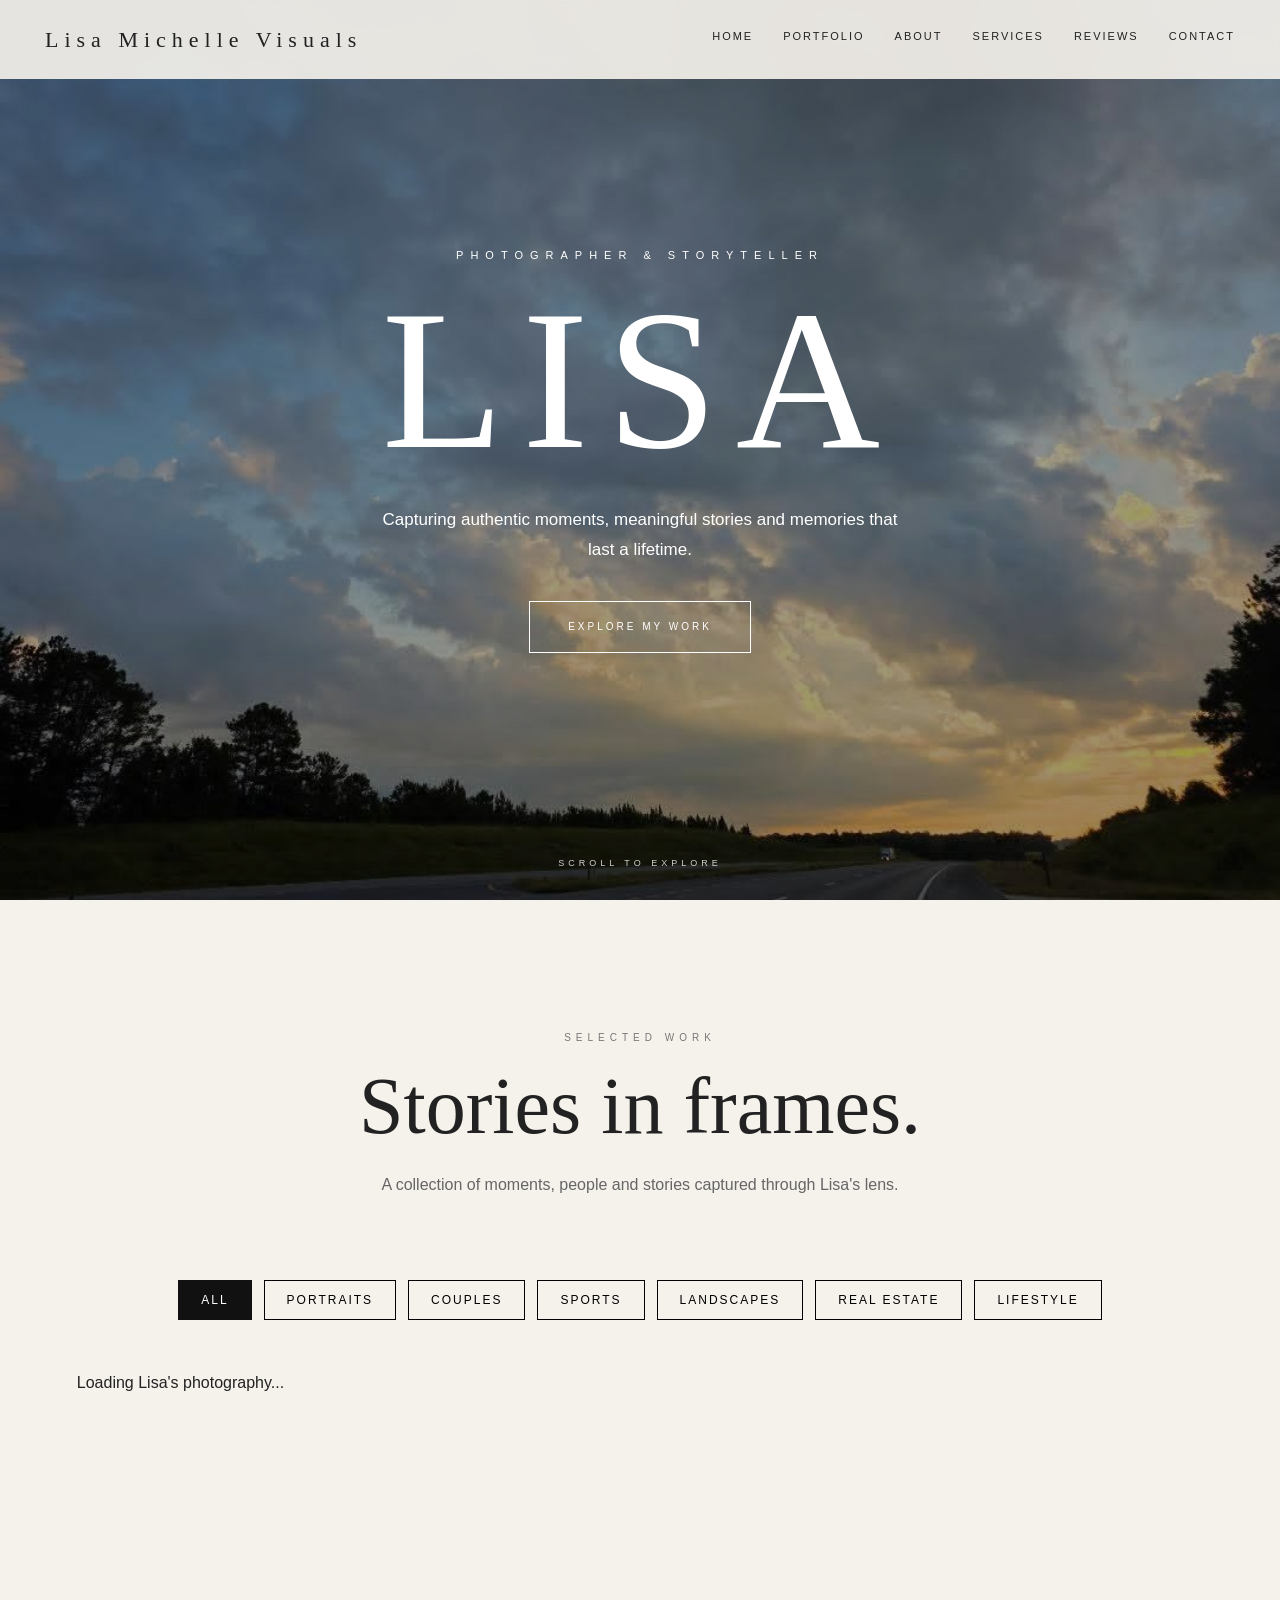
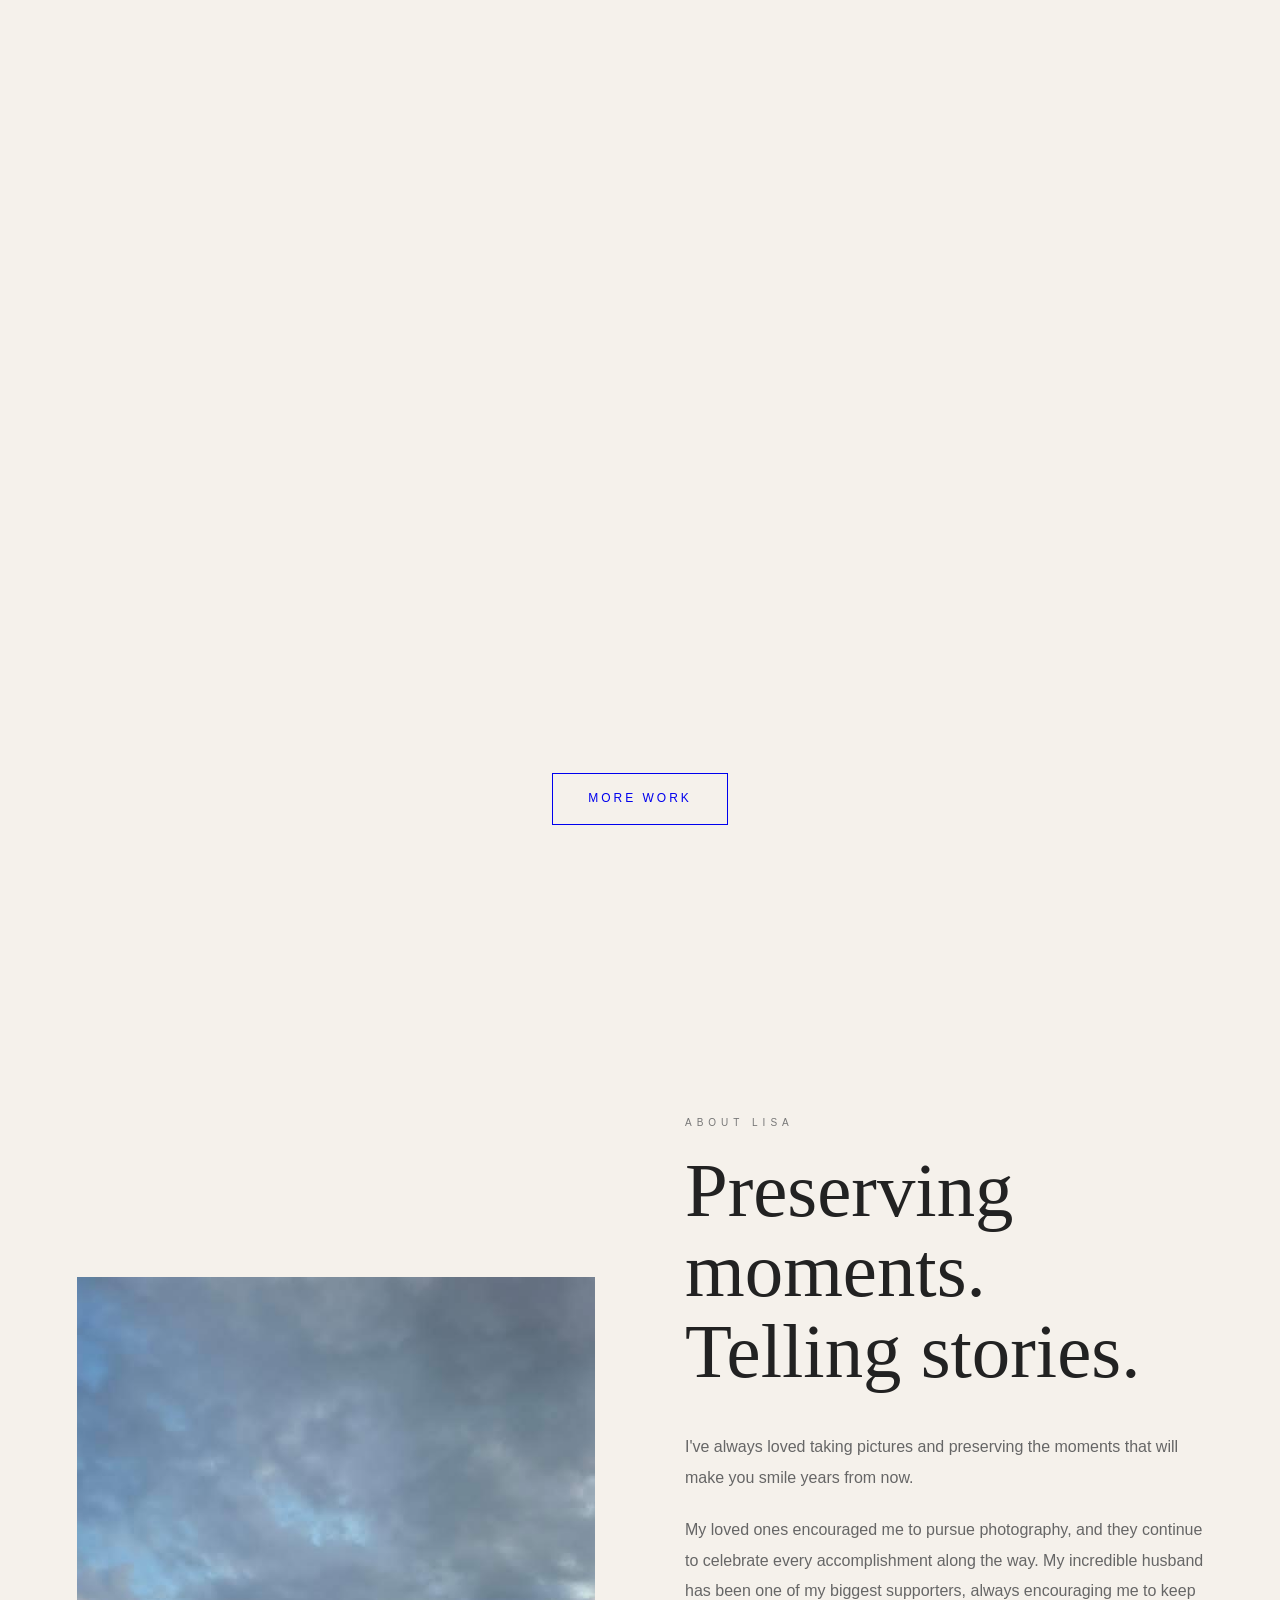
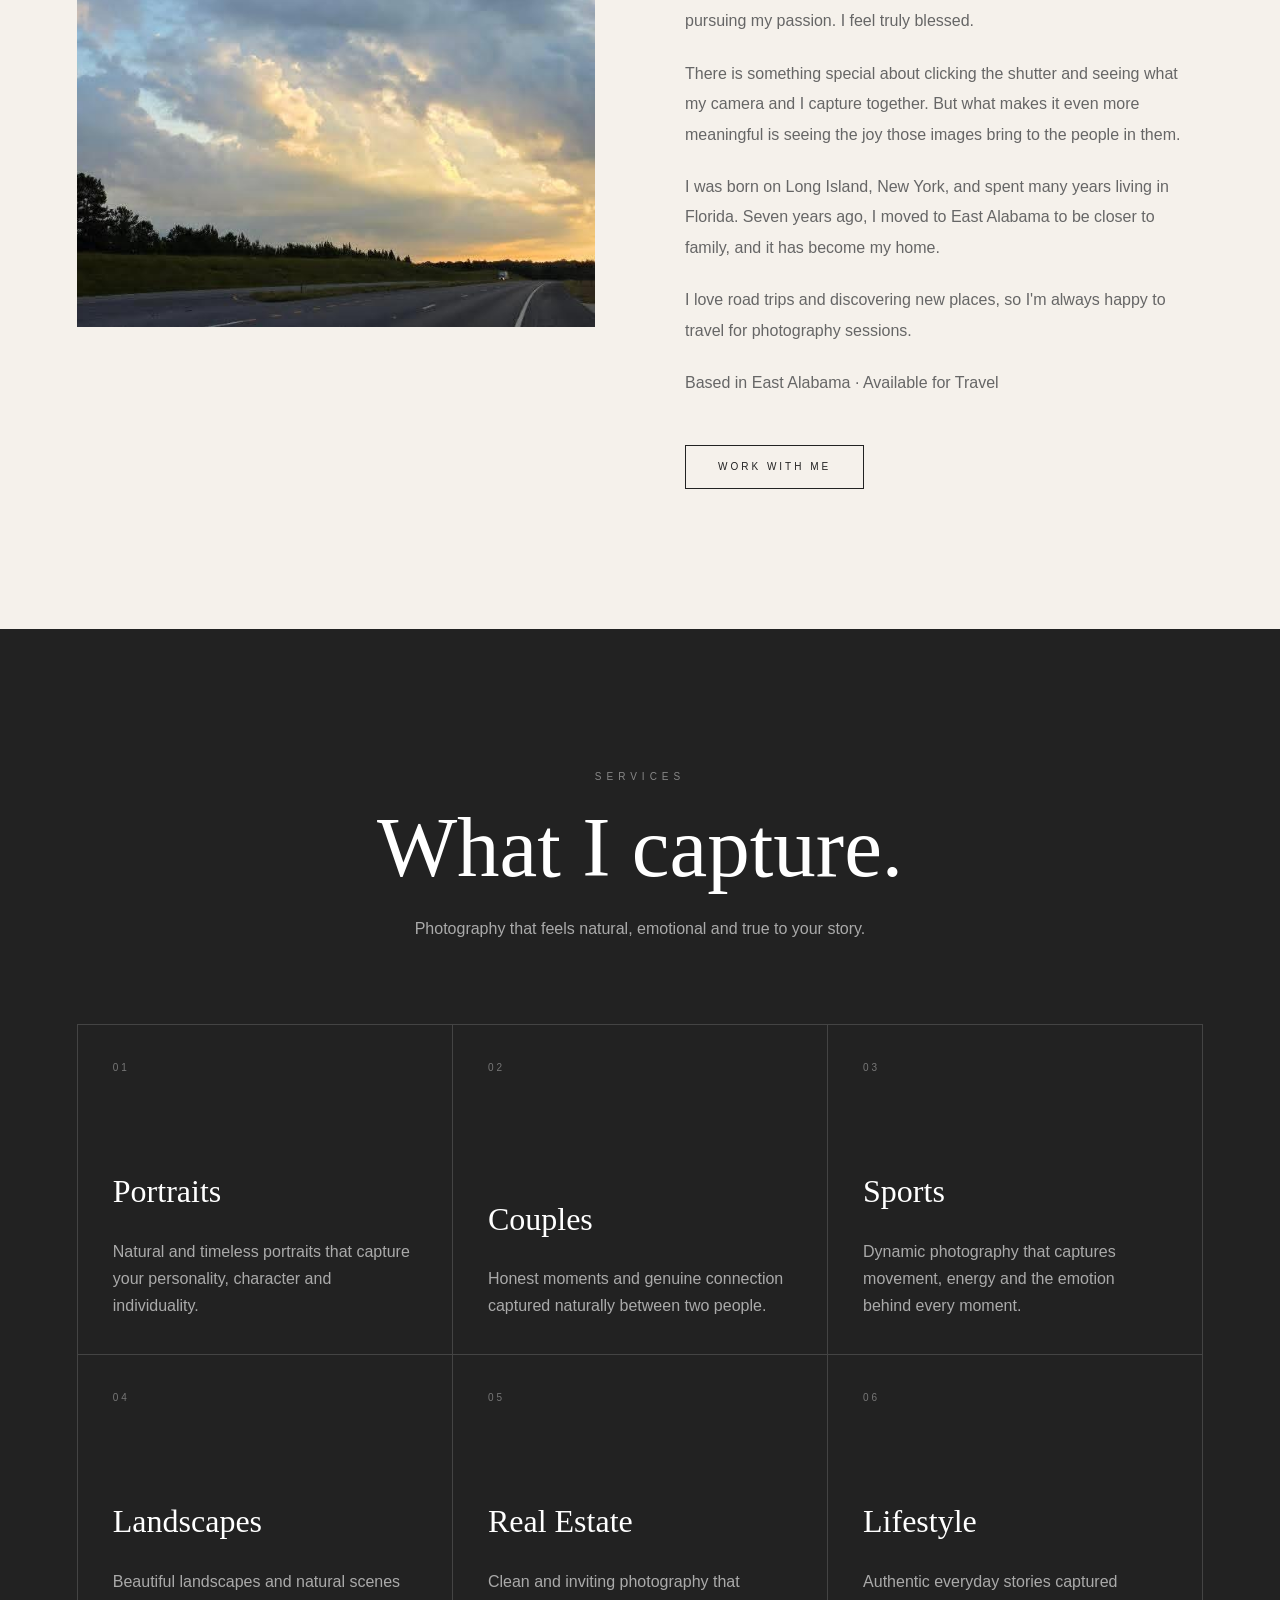
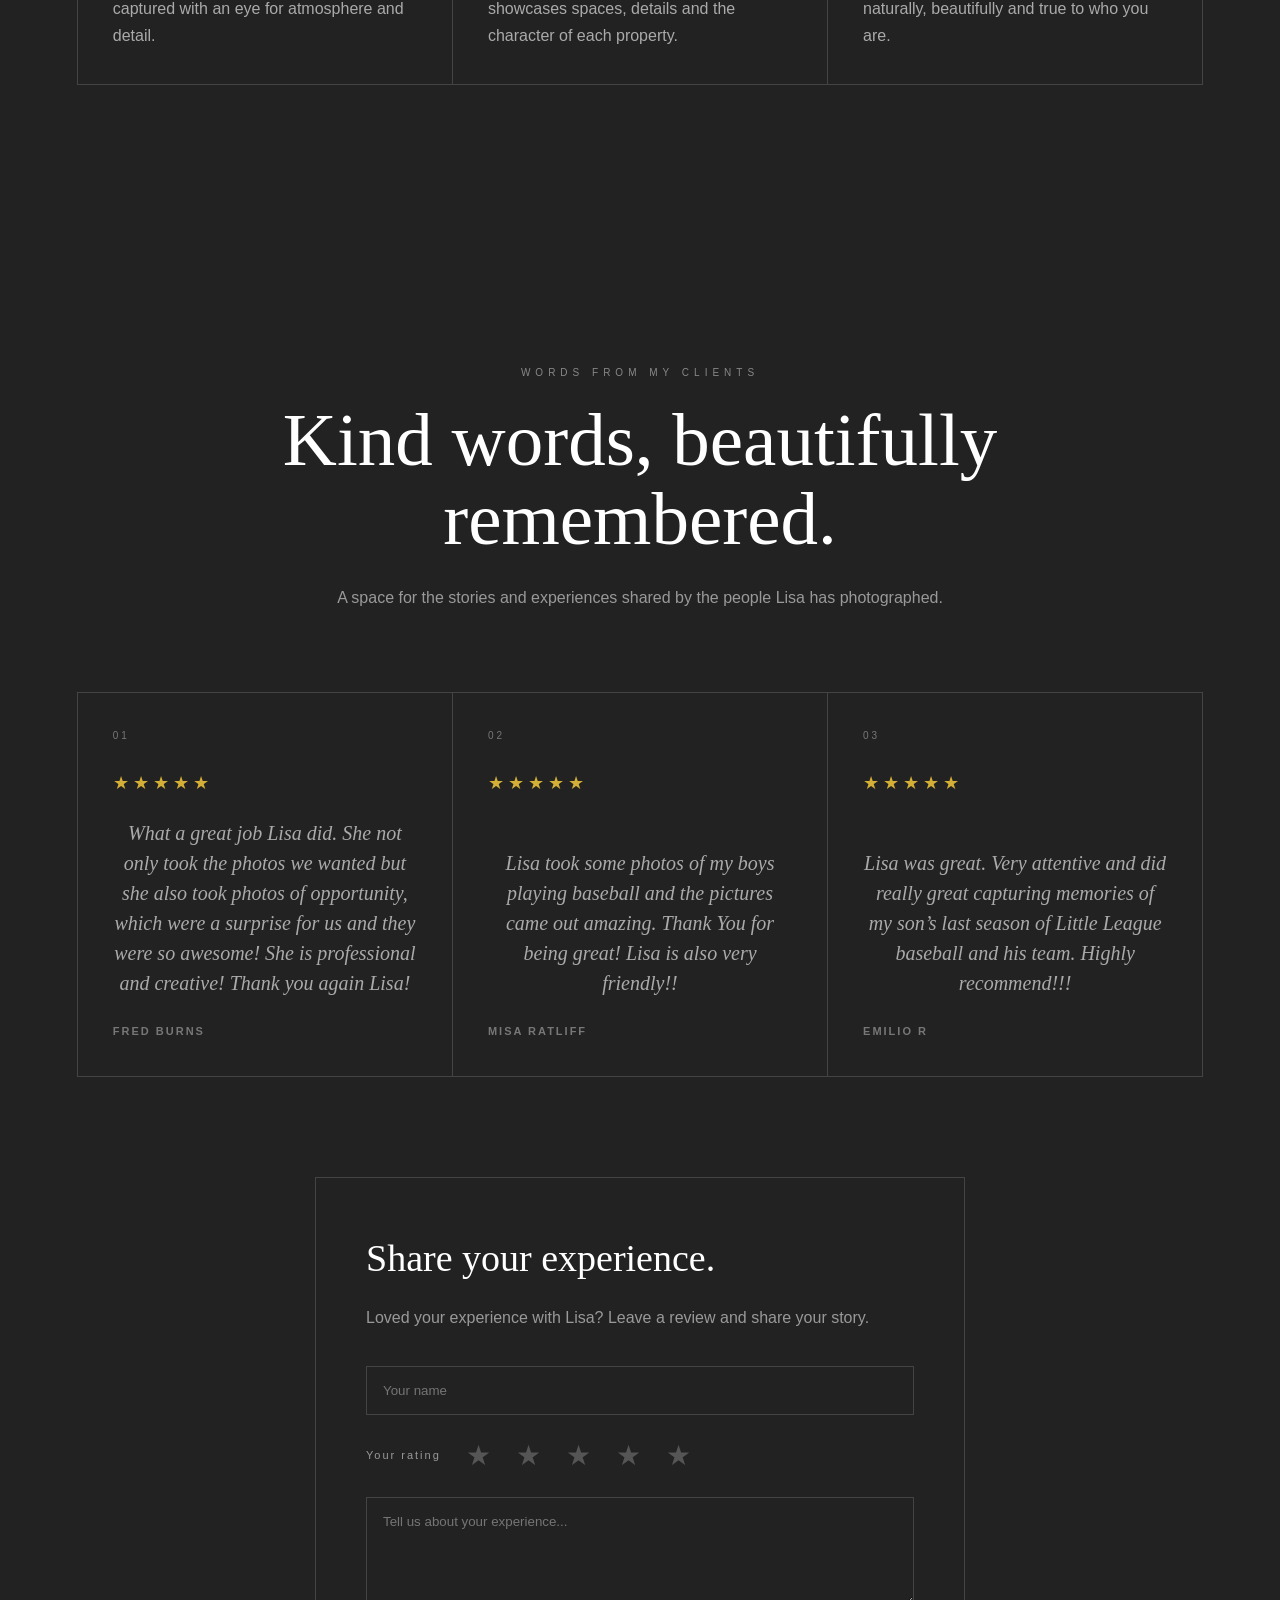
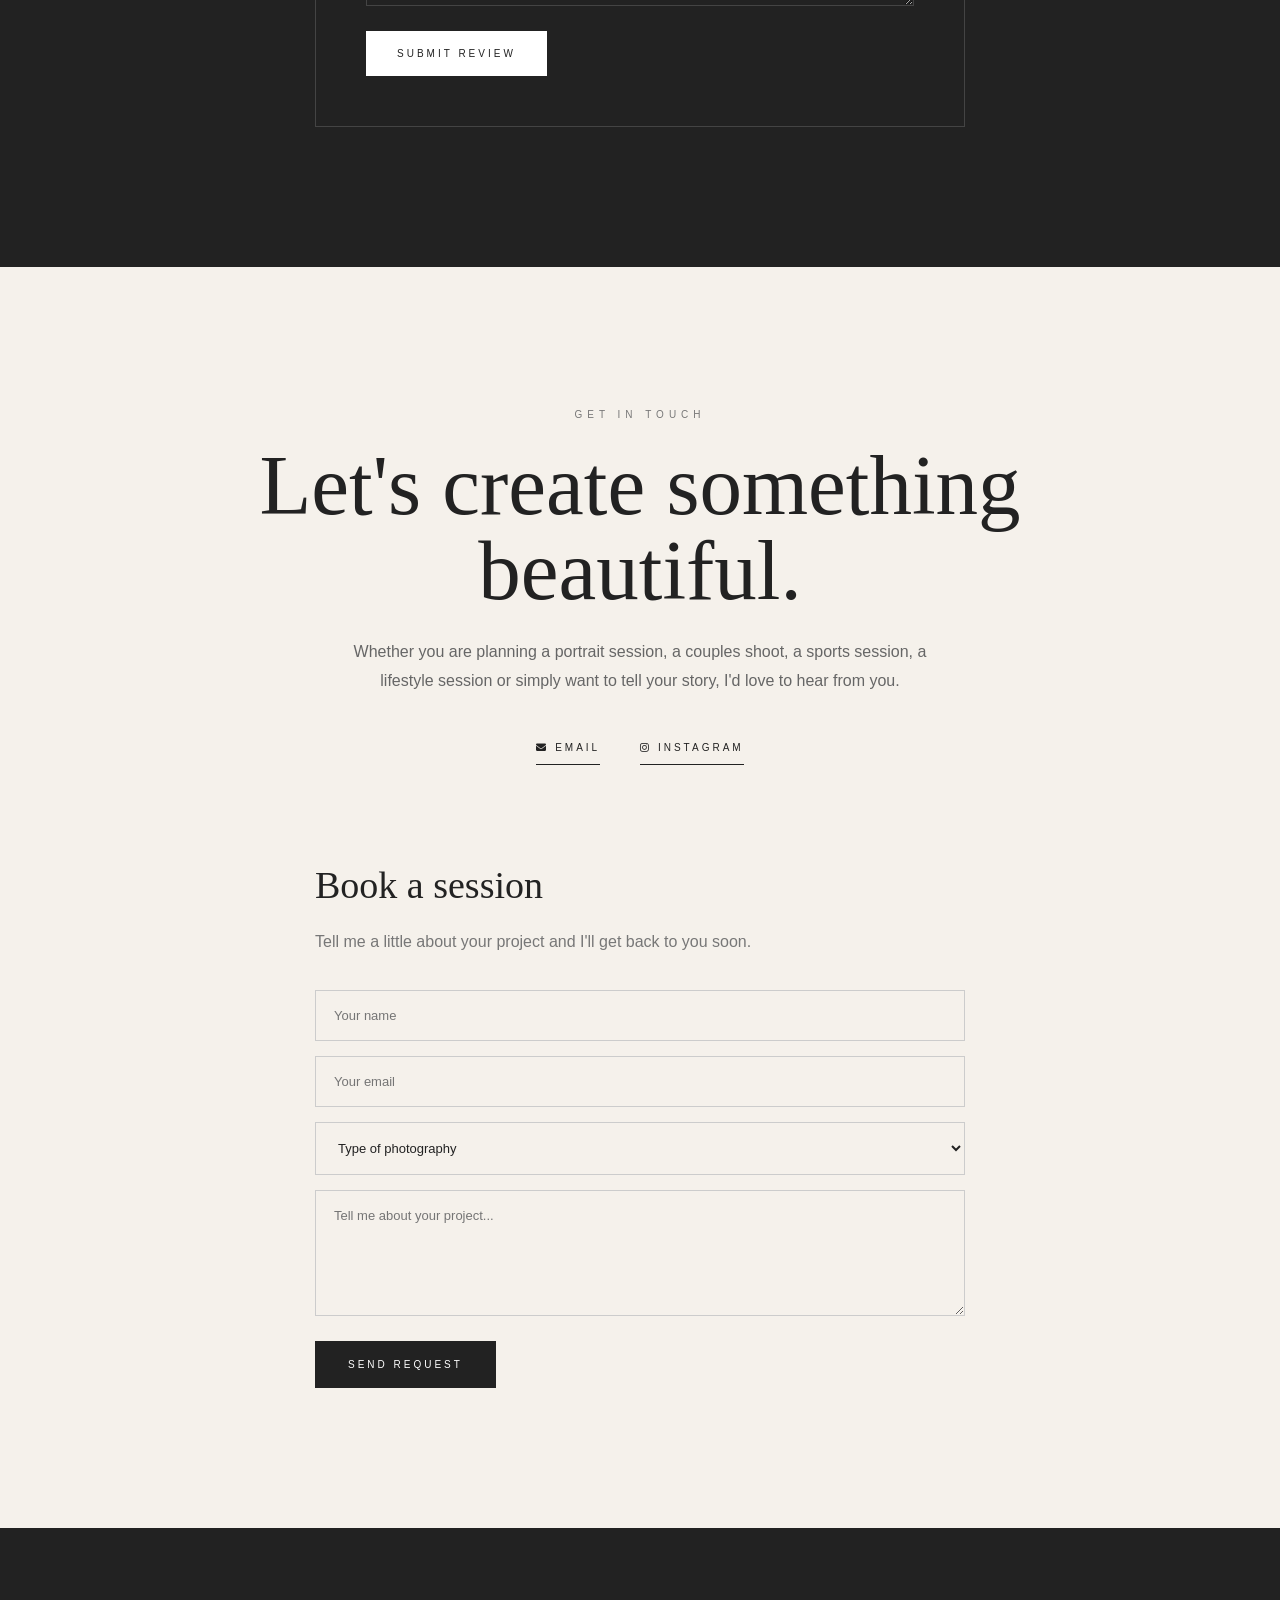
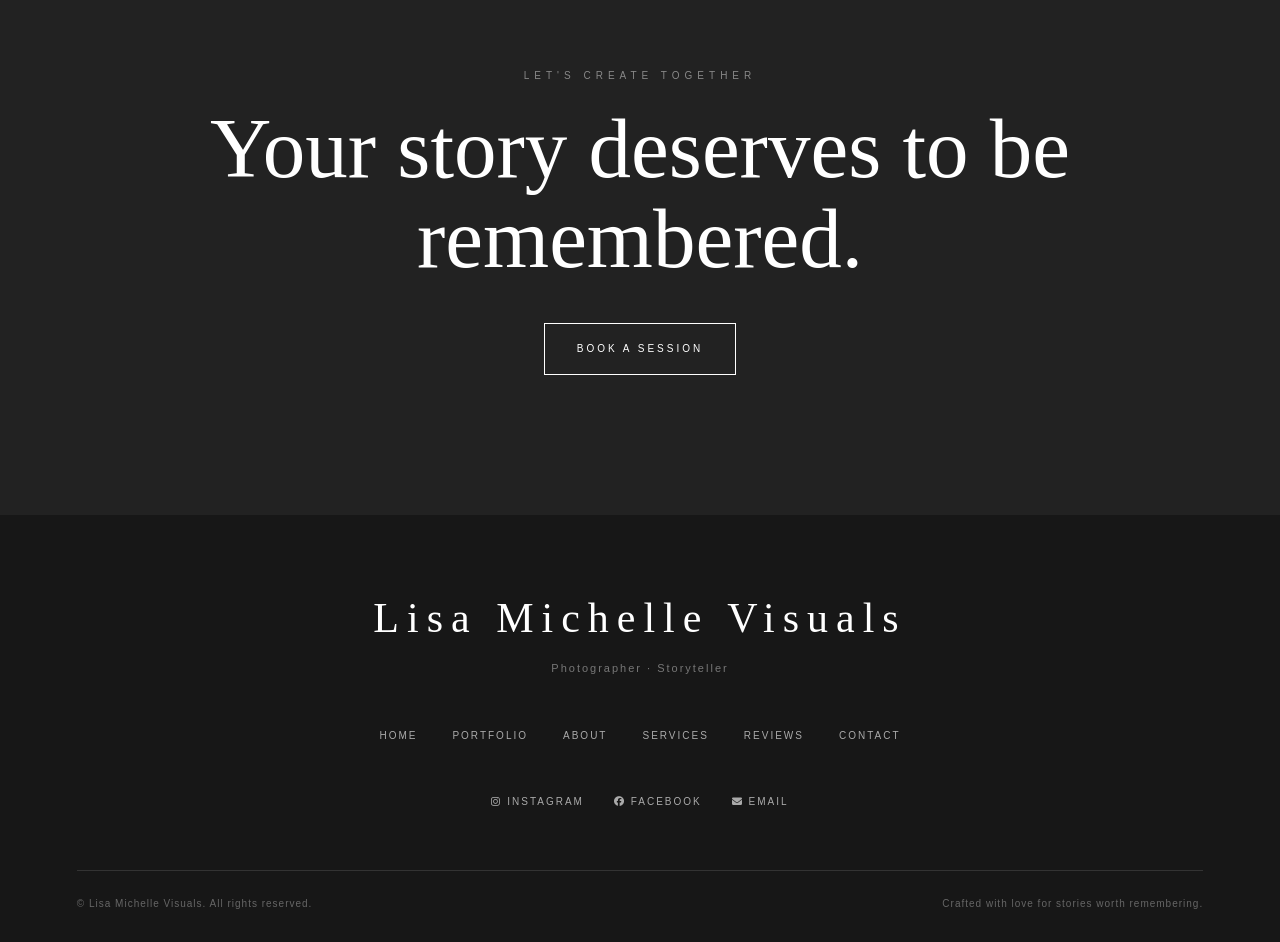
==== commit c83e07ae: "Update index.html" ====
--- a/index.html
+++ b/index.html
@@ -1,5 +1,6 @@
 <!DOCTYPE html>
 <html lang="en">
+
 <head>
 
     <meta charset="UTF-8">
@@ -7,120 +8,151 @@
     <meta name="viewport" content="width=device-width, initial-scale=1.0">
 
     <title>Lisa Michelle Visuals | Photographer in East Alabama</title>
+
     <link rel="icon" type="image/png" href="images/favicon.png">
 
-<meta
-    name="description"
-    content="Lisa Michelle Visuals captures authentic portraits, couples, sports, real estate and lifestyle sessions in East Alabama. Natural, timeless photography — available for travel."
->
-
-<meta name="author" content="Lisa Michelle Visuals">
-<meta name="robots" content="index, follow">
-
-<link
-    rel="canonical"
-    href="https://bourayaksel-spec.github.io/Lisa-Photography/"
->
-
-<!-- Open Graph -->
-<meta property="og:type" content="website">
-
-<meta
-    property="og:title"
-    content="Lisa Michelle Visuals | Photographer & Storyteller"
->
-
-<meta
-    property="og:description"
-    content="Capturing authentic moments, meaningful stories and memories that last a lifetime. Based in East Alabama · Available for Travel."
->
-
-<meta
-    property="og:image"
-    content="https://bourayaksel-spec.github.io/Lisa-Photography/images/6.webp"
->
-
-<meta
-    property="og:url"
-    content="https://bourayaksel-spec.github.io/Lisa-Photography/"
->
-
-<meta property="og:site_name" content="Lisa Michelle Visuals">
-
-
-<!-- Twitter / X -->
-<meta name="twitter:card" content="summary_large_image">
-
-<meta
-    name="twitter:title"
-    content="Lisa Michelle Visuals | Photographer & Storyteller"
->
-
-<meta
-    name="twitter:description"
-    content="Authentic portraits, couples, sports, real estate & lifestyle photography in East Alabama."
->
-
-<meta
-    name="twitter:image"
-    content="https://bourayaksel-spec.github.io/Lisa-Photography/images/6.webp"
->
-
-
-<!-- Structured Data -->
-<script type="application/ld+json">
-{
-  "@context": "https://schema.org",
-  "@type": "LocalBusiness",
-  "name": "Lisa Michelle Visuals",
-  "image": "https://bourayaksel-spec.github.io/Lisa-Photography/images/6.webp",
-  "url": "https://bourayaksel-spec.github.io/Lisa-Photography/",
-  "email": "Lisamichellewatson9@gmail.com",
-  "address": {
-    "@type": "PostalAddress",
-    "addressRegion": "AL",
-    "addressCountry": "US"
-  },
-  "areaServed": "East Alabama",
-  "sameAs": [
-    "https://www.instagram.com/lisa09333/",
-    "https://www.facebook.com/share/1EbgSK8GS7/"
-  ],
-  "priceRange": "$$",
-  "description": "Photographer capturing authentic portraits, couples, sports, landscapes, real estate and lifestyle moments in East Alabama."
-}
-</script>
-<link rel="stylesheet" href="https://cdnjs.cloudflare.com/ajax/libs/font-awesome/6.5.1/css/all.min.css">
-<link rel="stylesheet" href="style.css">
+    <meta
+        name="description"
+        content="Lisa Michelle Visuals captures authentic portraits, couples, sports, real estate and lifestyle sessions in East Alabama. Natural, timeless photography — available for travel."
+    >
+
+    <meta name="author" content="Lisa Michelle Visuals">
+    <meta name="robots" content="index, follow">
+
+    <link
+        rel="canonical"
+        href="https://bourayaksel-spec.github.io/Lisa-Photography/"
+    >
+
+    <!-- Open Graph -->
+
+    <meta property="og:type" content="website">
+
+    <meta
+        property="og:title"
+        content="Lisa Michelle Visuals | Photographer & Storyteller"
+    >
+
+    <meta
+        property="og:description"
+        content="Capturing authentic moments, meaningful stories and memories that last a lifetime. Based in East Alabama · Available for Travel."
+    >
+
+    <meta
+        property="og:image"
+        content="https://bourayaksel-spec.github.io/Lisa-Photography/images/6.webp"
+    >
+
+    <meta
+        property="og:url"
+        content="https://bourayaksel-spec.github.io/Lisa-Photography/"
+    >
+
+    <meta property="og:site_name" content="Lisa Michelle Visuals">
+
+
+    <!-- Twitter / X -->
+
+    <meta name="twitter:card" content="summary_large_image">
+
+    <meta
+        name="twitter:title"
+        content="Lisa Michelle Visuals | Photographer & Storyteller"
+    >
+
+    <meta
+        name="twitter:description"
+        content="Authentic portraits, couples, sports, real estate & lifestyle photography in East Alabama."
+    >
+
+    <meta
+        name="twitter:image"
+        content="https://bourayaksel-spec.github.io/Lisa-Photography/images/6.webp"
+    >
+
+
+    <!-- Structured Data -->
+
+    <script type="application/ld+json">
+    {
+      "@context": "https://schema.org",
+      "@type": "LocalBusiness",
+      "name": "Lisa Michelle Visuals",
+      "image": "https://bourayaksel-spec.github.io/Lisa-Photography/images/6.webp",
+      "url": "https://bourayaksel-spec.github.io/Lisa-Photography/",
+      "email": "Lisamichellewatson9@gmail.com",
+      "address": {
+        "@type": "PostalAddress",
+        "addressRegion": "AL",
+        "addressCountry": "US"
+      },
+      "areaServed": "East Alabama",
+      "sameAs": [
+        "https://www.instagram.com/lisa09333/",
+        "https://www.facebook.com/share/1EbgSK8GS7/"
+      ],
+      "priceRange": "$$",
+      "description": "Photographer capturing authentic portraits, couples, sports, landscapes, real estate and lifestyle moments in East Alabama."
+    }
+    </script>
+
+
+    <link
+        rel="stylesheet"
+        href="https://cdnjs.cloudflare.com/ajax/libs/font-awesome/6.5.1/css/all.min.css"
+    >
+
+    <link rel="stylesheet" href="style.css">
 
 </head>
+
+
 <body>
+
+
 <header class="site-header">
 
     <div class="logo">
         Lisa Michelle Visuals
     </div>
 
-   <nav class="main-nav">
-
-   <button class="menu-toggle" type="button" aria-label="Open menu">
-    ☰
-</button>
-
-    <div class="nav-links">
-
-        <a href="#home">HOME</a>
-        <a href="#portfolio">PORTFOLIO</a>
-        <a href="#about">ABOUT</a>
-        <a href="#services">SERVICES</a>
-        <a href="#testimonials">REVIEWS</a>
-        <a href="#contact">CONTACT</a>
-
-    </div>
-
-</nav>
+    <nav class="main-nav">
+
+        <button
+            class="menu-toggle"
+            type="button"
+            aria-label="Open menu"
+            aria-expanded="false"
+        >
+            ☰
+        </button>
+
+        <div class="nav-links">
+
+            <a href="#home">HOME</a>
+
+            <a href="#portfolio">PORTFOLIO</a>
+
+            <a href="#about">ABOUT</a>
+
+            <a href="#services">SERVICES</a>
+
+            <a href="#testimonials">REVIEWS</a>
+
+            <a href="#contact">CONTACT</a>
+
+        </div>
+
+    </nav>
 
 </header>
+
+
+
+<!-- =========================================================
+     HERO
+========================================================= -->
+
 <section id="home" class="hero">
 
     <div class="hero-overlay"></div>
@@ -131,7 +163,9 @@
             PHOTOGRAPHER & STORYTELLER
         </p>
 
-        <h1>LISA</h1>
+        <h1>
+            LISA
+        </h1>
 
         <p class="hero-description">
             Capturing authentic moments,
@@ -139,7 +173,10 @@
             that last a lifetime.
         </p>
 
-        <a href="#portfolio" class="hero-button">
+        <a
+            href="#portfolio"
+            class="hero-button"
+        >
             EXPLORE MY WORK
         </a>
 
@@ -150,7 +187,14 @@
     </div>
 
 </section>
-  <section id="portfolio">
+
+
+
+<!-- =========================================================
+     PORTFOLIO
+========================================================= -->
+
+<section id="portfolio">
 
     <div class="portfolio-header">
 
@@ -170,113 +214,196 @@
     </div>
 
 
-   <div class="portfolio-filters">
-
-    <button class="filter-btn active" data-filter="all">
-        ALL
-    </button>
-
-    <button class="filter-btn" data-filter="portraits">
-        PORTRAITS
-    </button>
-
-    <button class="filter-btn" data-filter="couples">
-        COUPLES
-    </button>
-
-    <button class="filter-btn" data-filter="sports">
-        SPORTS
-    </button>
-
-    <button class="filter-btn" data-filter="landscapes">
-        LANDSCAPES
-    </button>
-
-    <button class="filter-btn" data-filter="real-estate">
-        REAL ESTATE
-    </button>
-
-    <button class="filter-btn" data-filter="lifestyle">
-        LIFESTYLE
-    </button>
-
-</div>
-
-
-<div class="gallery" id="portfolio-gallery">
-</div>
-
-    
-<div class="more-work">
-    <a href="more-work.html" class="more-work-button">
-        MORE WORK
-    </a>
-</div>
+    <!-- FILTERS -->
+
+    <div class="portfolio-filters">
+
+        <button
+            class="filter-btn active"
+            data-filter="all"
+        >
+            ALL
+        </button>
+
+        <button
+            class="filter-btn"
+            data-filter="portraits"
+        >
+            PORTRAITS
+        </button>
+
+        <button
+            class="filter-btn"
+            data-filter="couples"
+        >
+            COUPLES
+        </button>
+
+        <button
+            class="filter-btn"
+            data-filter="sports"
+        >
+            SPORTS
+        </button>
+
+        <button
+            class="filter-btn"
+            data-filter="landscapes"
+        >
+            LANDSCAPES
+        </button>
+
+        <button
+            class="filter-btn"
+            data-filter="real-estate"
+        >
+            REAL ESTATE
+        </button>
+
+        <button
+            class="filter-btn"
+            data-filter="lifestyle"
+        >
+            LIFESTYLE
+        </button>
+
+    </div>
+
+
+    <!-- PORTFOLIO LOADING -->
+
+    <div
+        id="portfolio-loading"
+        class="gallery-message"
+    >
+        Loading Lisa's photography...
+    </div>
+
+
+    <!-- PORTFOLIO ERROR -->
+
+    <div
+        id="portfolio-error"
+        class="gallery-message"
+        style="display:none;"
+    >
+        Unable to load the gallery.
+        Please try again later.
+    </div>
+
+
+    <!-- PORTFOLIO -->
+
+    <div
+        id="portfolio-gallery"
+        class="gallery"
+    >
+    </div>
+
+
+    <!-- MORE WORK -->
+
+    <div class="more-work">
+
+        <a
+            href="more-work.html"
+            class="more-work-button"
+        >
+            MORE WORK
+        </a>
+
+    </div>
+
 </section>
 
 
 
-    
-<section id="about" class="about-section">
+<!-- =========================================================
+     ABOUT
+========================================================= -->
+
+<section
+    id="about"
+    class="about-section"
+>
 
     <div class="about-image">
-        <img src="images/1.jpeg" alt="Lisa Michelle Visuals">
-    </div>
-
-   <div class="about-text">
-
-    <p class="section-label">
-        ABOUT LISA
-    </p>
-
-    <h2>
-        Preserving moments.
-        Telling stories.
-    </h2>
-
-    <p>
-        I've always loved taking pictures and preserving the moments
-        that will make you smile years from now.
-    </p>
-
-    <p>
-        My loved ones encouraged me to pursue photography, and they
-        continue to celebrate every accomplishment along the way.
-        My incredible husband has been one of my biggest supporters,
-        always encouraging me to keep pursuing my passion.
-        I feel truly blessed.
-    </p>
-
-    <p>
-        There is something special about clicking the shutter and
-        seeing what my camera and I capture together. But what makes
-        it even more meaningful is seeing the joy those images bring
-        to the people in them.
-    </p>
-
-    <p>
-        I was born on Long Island, New York, and spent many years
-        living in Florida. Seven years ago, I moved to East Alabama
-        to be closer to family, and it has become my home.
-    </p>
-
-    <p>
-        I love road trips and discovering new places, so I'm always
-        happy to travel for photography sessions.
-    </p>
-
-    <p class="about-location">
-        Based in East Alabama · Available for Travel
-    </p>
-
-    <a href="#contact" class="about-button">
-        WORK WITH ME
-    </a>
-
-</div>
+
+        <img
+            src="images/1.jpeg"
+            alt="Lisa Michelle Visuals"
+        >
+
+    </div>
+
+
+    <div class="about-text">
+
+        <p class="section-label">
+            ABOUT LISA
+        </p>
+
+        <h2>
+            Preserving moments.
+            Telling stories.
+        </h2>
+
+        <p>
+            I've always loved taking pictures and preserving the moments
+            that will make you smile years from now.
+        </p>
+
+        <p>
+            My loved ones encouraged me to pursue photography, and they
+            continue to celebrate every accomplishment along the way.
+            My incredible husband has been one of my biggest supporters,
+            always encouraging me to keep pursuing my passion.
+            I feel truly blessed.
+        </p>
+
+        <p>
+            There is something special about clicking the shutter and
+            seeing what my camera and I capture together. But what makes
+            it even more meaningful is seeing the joy those images bring
+            to the people in them.
+        </p>
+
+        <p>
+            I was born on Long Island, New York, and spent many years
+            living in Florida. Seven years ago, I moved to East Alabama
+            to be closer to family, and it has become my home.
+        </p>
+
+        <p>
+            I love road trips and discovering new places, so I'm always
+            happy to travel for photography sessions.
+        </p>
+
+        <p class="about-location">
+            Based in East Alabama · Available for Travel
+        </p>
+
+        <a
+            href="#contact"
+            class="about-button"
+        >
+            WORK WITH ME
+        </a>
+
+    </div>
 
 </section>
-<section id="services" class="services-section">
+
+
+
+<!-- =========================================================
+     SERVICES
+========================================================= -->
+
+<section
+    id="services"
+    class="services-section"
+>
 
     <div class="services-header">
 
@@ -402,7 +529,17 @@
     </div>
 
 </section>
-  <section id="testimonials" class="testimonials-section">
+
+
+
+<!-- =========================================================
+     TESTIMONIALS
+========================================================= -->
+
+<section
+    id="testimonials"
+    class="testimonials-section"
+>
 
     <div class="testimonials-header">
 
@@ -422,173 +559,261 @@
 
     </div>
 
+
     <div class="testimonials-grid">
 
-     <div class="testimonial-card">
-
-    <span class="testimonial-number">01</span>
-
-    <div class="testimonial-stars">
-        ★★★★★
-    </div>
-
-    <p class="testimonial-placeholder">
-        What a great job Lisa did. She not only took the photos we wanted but she also took photos of opportunity, which were a surprise for us and they were so awesome! She is professional and creative! Thank you again Lisa!
+
+        <div class="testimonial-card">
+
+            <span class="testimonial-number">
+                01
+            </span>
+
+            <div class="testimonial-stars">
+                ★★★★★
+            </div>
+
+            <p class="testimonial-placeholder">
+                What a great job Lisa did. She not only took the photos we wanted but she also took photos of opportunity, which were a surprise for us and they were so awesome! She is professional and creative! Thank you again Lisa!
+            </p>
+
+            <div class="testimonial-author">
+                <strong>FRED BURNS</strong>
+            </div>
+
+        </div>
+
+
+
+        <div class="testimonial-card">
+
+            <span class="testimonial-number">
+                02
+            </span>
+
+            <div class="testimonial-stars">
+                ★★★★★
+            </div>
+
+            <p class="testimonial-placeholder">
+                Lisa took some photos of my boys playing baseball and the pictures came out amazing. Thank You for being great! Lisa is also very friendly!!
+            </p>
+
+            <div class="testimonial-author">
+                <strong>MISA RATLIFF</strong>
+            </div>
+
+        </div>
+
+
+
+        <div class="testimonial-card">
+
+            <span class="testimonial-number">
+                03
+            </span>
+
+            <div class="testimonial-stars">
+                ★★★★★
+            </div>
+
+            <p class="testimonial-placeholder">
+                Lisa was great. Very attentive and did really great capturing memories of my son’s last season of Little League baseball and his team. Highly recommend!!!
+            </p>
+
+            <div class="testimonial-author">
+                <strong>EMILIO R</strong>
+            </div>
+
+        </div>
+
+    </div>
+
+
+
+    <!-- REVIEW FORM -->
+
+    <div class="review-box">
+
+        <h3>
+            Share your experience.
+        </h3>
+
+        <p>
+            Loved your experience with Lisa?
+            Leave a review and share your story.
+        </p>
+
+
+        <form
+            id="review-form"
+            action="https://formspree.io/f/xjybwozk"
+            method="POST"
+            class="review-form"
+        >
+
+            <input
+                type="text"
+                name="reviewer_name"
+                placeholder="Your name"
+                required
+            >
+
+
+            <div class="rating">
+
+                <p>
+                    Your rating
+                </p>
+
+                <div class="stars">
+
+                    <button
+                        type="button"
+                        class="star"
+                        data-rating="1"
+                    >
+                        ★
+                    </button>
+
+                    <button
+                        type="button"
+                        class="star"
+                        data-rating="2"
+                    >
+                        ★
+                    </button>
+
+                    <button
+                        type="button"
+                        class="star"
+                        data-rating="3"
+                    >
+                        ★
+                    </button>
+
+                    <button
+                        type="button"
+                        class="star"
+                        data-rating="4"
+                    >
+                        ★
+                    </button>
+
+                    <button
+                        type="button"
+                        class="star"
+                        data-rating="5"
+                    >
+                        ★
+                    </button>
+
+                </div>
+
+
+                <input
+                    type="hidden"
+                    name="rating"
+                    id="rating-value"
+                    required
+                >
+
+            </div>
+
+
+            <textarea
+                name="review"
+                placeholder="Tell us about your experience..."
+                rows="5"
+                required
+            ></textarea>
+
+
+            <input
+                type="hidden"
+                name="_subject"
+                value="New Client Review for Lisa Michelle Visuals"
+            >
+
+
+            <button type="submit">
+                SUBMIT REVIEW
+            </button>
+
+        </form>
+
+    </div>
+
+</section>
+
+
+
+<!-- =========================================================
+     CONTACT
+========================================================= -->
+
+<section id="contact">
+
+    <p class="contact-label">
+        GET IN TOUCH
     </p>
 
-    <div class="testimonial-author">
-        <strong>FRED BURNS</strong>
-    </div>
-
-</div>
-
-
-    <div class="testimonial-card">
-
-    <span class="testimonial-number">02</span>
-
-    <div class="testimonial-stars">
-        ★★★★★
-    </div>
-
-    <p class="testimonial-placeholder">
-        Lisa took some photos of my boys playing baseball and the pictures came out amazing. Thank You for being great! Lisa is also very friendly!!
+    <h2>
+        Let's create something beautiful.
+    </h2>
+
+
+    <p class="contact-text">
+
+        Whether you are planning a portrait session,
+        a couples shoot, a sports session, a lifestyle
+        session or simply want to tell your story,
+        I'd love to hear from you.
+
     </p>
 
-    <div class="testimonial-author">
-        <strong>MISA RATLIFF</strong>
-    </div>
-
-</div>
-
-
-    <div class="testimonial-card">
-
-    <span class="testimonial-number">03</span>
-
-    <div class="testimonial-stars">
-        ★★★★★
-    </div>
-
-    <p class="testimonial-placeholder">
-        Lisa was great. Very attentive and did really great capturing memories of my son’s last season of Little League baseball and his team. Highly recommend!!!
-    </p>
-
-    <div class="testimonial-author">
-        <strong>EMILIO R</strong>
-    </div>
-
-</div>
-
-    </div>
-<div class="review-box">
-
-    <h3>Share your experience.</h3>
-
-    <p>
-        Loved your experience with Lisa?
-        Leave a review and share your story.
-    </p>
-
-    <form
-    id="review-form"
-    action="https://formspree.io/f/xjybwozk"
-    method="POST"
-    class="review-form"
->
-
-        <input
-            type="text"
-            name="reviewer_name"
-            placeholder="Your name"
-            required
-        >
-
-       <div class="rating">
-
-    <p>Your rating</p>
-
-    <div class="stars">
-
-        <button type="button" class="star" data-rating="1">★</button>
-        <button type="button" class="star" data-rating="2">★</button>
-        <button type="button" class="star" data-rating="3">★</button>
-        <button type="button" class="star" data-rating="4">★</button>
-        <button type="button" class="star" data-rating="5">★</button>
-
-    </div>
-
-    <input
-        type="hidden"
-        name="rating"
-        id="rating-value"
-        required
-    >
-
-</div>
-
-        <textarea
-            name="review"
-            placeholder="Tell us about your experience..."
-            rows="5"
-            required
-        ></textarea>
-
-        <input
-            type="hidden"
-            name="_subject"
-            value="New Client Review for Lisa Michelle Visuals"
-        >
-
-        <button type="submit">
-            SUBMIT REVIEW
-        </button>
-
-    </form>
-
-</div>
-</section>
-<section id="contact">
-
-    <p class="contact-label">GET IN TOUCH</p>
-
-    <h2>Let's create something beautiful.</h2>
-
- <p class="contact-text">
-    Whether you are planning a portrait session,
-    a couples shoot, a sports session, a lifestyle
-    session or simply want to tell your story,
-    I'd love to hear from you.
-</p>
-
-  
-
-
-<div class="contact-links">
+
+
+    <div class="contact-links">
 
         <a href="mailto:Lisamichellewatson9@gmail.com">
-            <i class="fa-solid fa-envelope"></i> EMAIL
-        </a>
+
+            <i class="fa-solid fa-envelope"></i>
+
+            EMAIL
+
+        </a>
+
 
         <a
             href="https://www.instagram.com/lisa09333/"
             target="_blank"
             rel="noopener noreferrer"
         >
-            <i class="fa-brands fa-instagram"></i> INSTAGRAM
-        </a>
-
-    </div>
-
-    
+
+            <i class="fa-brands fa-instagram"></i>
+
+            INSTAGRAM
+
+        </a>
+
+    </div>
+
+
+
+    <!-- BOOKING -->
+
     <div class="booking">
 
-        <h3>Book a session</h3>
+        <h3>
+            Book a session
+        </h3>
 
         <p>
             Tell me a little about your project
             and I'll get back to you soon.
         </p>
+
 
         <form
             id="booking-form"
@@ -603,6 +828,7 @@
                 required
             >
 
+
             <input
                 type="email"
                 name="email"
@@ -610,39 +836,42 @@
                 required
             >
 
-            <select name="photography_type" required>
+
+            <select
+                name="photography_type"
+                required
+            >
 
                 <option value="">
                     Type of photography
                 </option>
 
-              
-
-<option value="Portrait">
-    Portrait
-</option>
-
-<option value="Couples">
-    Couples
-</option>
-
-<option value="Sports">
-    Sports
-</option>
-
-<option value="Landscapes">
-    Landscapes
-</option>
-
-<option value="Real Estate">
-    Real Estate
-</option>
-
-<option value="Lifestyle">
-    Lifestyle
-</option>
+                <option value="Portrait">
+                    Portrait
+                </option>
+
+                <option value="Couples">
+                    Couples
+                </option>
+
+                <option value="Sports">
+                    Sports
+                </option>
+
+                <option value="Landscapes">
+                    Landscapes
+                </option>
+
+                <option value="Real Estate">
+                    Real Estate
+                </option>
+
+                <option value="Lifestyle">
+                    Lifestyle
+                </option>
 
             </select>
+
 
             <textarea
                 name="message"
@@ -651,6 +880,7 @@
                 required
             ></textarea>
 
+
             <button type="submit">
                 SEND REQUEST
             </button>
@@ -660,6 +890,13 @@
     </div>
 
 </section>
+
+
+
+<!-- =========================================================
+     FINAL CTA
+========================================================= -->
+
 <section class="final-cta">
 
     <p class="section-label">
@@ -671,89 +908,183 @@
         to be remembered.
     </h2>
 
-    <a href="#contact" class="cta-button">
+    <a
+        href="#contact"
+        class="cta-button"
+    >
         BOOK A SESSION
     </a>
 
 </section>
 
 
+
+<!-- =========================================================
+     FOOTER
+========================================================= -->
+
 <footer class="site-footer">
 
     <div class="footer-brand">
-        <h3>Lisa Michelle Visuals</h3>
+
+        <h3>
+            Lisa Michelle Visuals
+        </h3>
 
         <p>
             Photographer · Storyteller
         </p>
+
     </div>
 
 
     <div class="footer-links">
 
-        <a href="#home">HOME</a>
-
-        <a href="#portfolio">PORTFOLIO</a>
-
-        <a href="#about">ABOUT</a>
-
-        <a href="#services">SERVICES</a>
-        <a href="#testimonials">REVIEWS</a>
-
-        <a href="#contact">CONTACT</a>
-
-    </div>
-
-
-
-<div class="footer-social">
-
-    <a href="https://www.instagram.com/lisa09333/" target="_blank" rel="noopener">
-        <i class="fa-brands fa-instagram"></i> INSTAGRAM
-    </a>
-
-    <a href="https://www.facebook.com/share/1EbgSK8GS7/" target="_blank" rel="noopener">
-        <i class="fa-brands fa-facebook"></i> FACEBOOK
-    </a>
-
-    <a href="mailto:Lisamichellewatson9@gmail.com">
-        <i class="fa-solid fa-envelope"></i> EMAIL
-    </a>
-
-</div>
+        <a href="#home">
+            HOME
+        </a>
+
+        <a href="#portfolio">
+            PORTFOLIO
+        </a>
+
+        <a href="#about">
+            ABOUT
+        </a>
+
+        <a href="#services">
+            SERVICES
+        </a>
+
+        <a href="#testimonials">
+            REVIEWS
+        </a>
+
+        <a href="#contact">
+            CONTACT
+        </a>
+
+    </div>
+
+
+
+    <div class="footer-social">
+
+        <a
+            href="https://www.instagram.com/lisa09333/"
+            target="_blank"
+            rel="noopener"
+        >
+
+            <i class="fa-brands fa-instagram"></i>
+
+            INSTAGRAM
+
+        </a>
+
+
+        <a
+            href="https://www.facebook.com/share/1EbgSK8GS7/"
+            target="_blank"
+            rel="noopener"
+        >
+
+            <i class="fa-brands fa-facebook"></i>
+
+            FACEBOOK
+
+        </a>
+
+
+        <a
+            href="mailto:Lisamichellewatson9@gmail.com"
+        >
+
+            <i class="fa-solid fa-envelope"></i>
+
+            EMAIL
+
+        </a>
+
+    </div>
+
+
 
     <div class="footer-bottom">
 
- <p>
-    © <span class="current-year"></span> Lisa Michelle Visuals. All rights reserved.
-</p>
-
-       <p>
-    Crafted with love for stories worth remembering.
-</p>
+        <p>
+            ©
+            <span class="current-year"></span>
+            Lisa Michelle Visuals.
+            All rights reserved.
+        </p>
+
+        <p>
+            Crafted with love for stories worth remembering.
+        </p>
 
     </div>
 
 </footer>
-<div id="lightbox" class="lightbox">
-
-    <span class="close">&times;</span>
-
-    <button id="prev" class="lightbox-arrow left">
+
+
+
+<!-- =========================================================
+     LIGHTBOX
+========================================================= -->
+
+<div
+    id="lightbox"
+    class="lightbox"
+    aria-hidden="true"
+>
+
+    <span
+        class="close"
+        aria-label="Close"
+    >
+        &times;
+    </span>
+
+
+    <button
+        id="prev"
+        class="lightbox-arrow left"
+        aria-label="Previous image"
+    >
         &#10094;
     </button>
 
-    <img id="lightbox-image" src="" alt="Lisa Michelle Visuals">
-
-    
-
-    <button id="next" class="lightbox-arrow right">
+
+    <div
+        class="lightbox-counter"
+        id="lightbox-counter"
+    >
+        1 / 1
+    </div>
+
+
+    <img
+        id="lightbox-image"
+        src=""
+        alt="Lisa Michelle Visuals"
+    >
+
+
+    <button
+        id="next"
+        class="lightbox-arrow right"
+        aria-label="Next image"
+    >
         &#10095;
     </button>
 
 </div>
-<script src="https://cdn.jsdelivr.net/npm/@supabase/supabase-js@2"></script>
+
+
+
 <script src="./script.js"></script>
-   
+
 </body>
+
 </html>
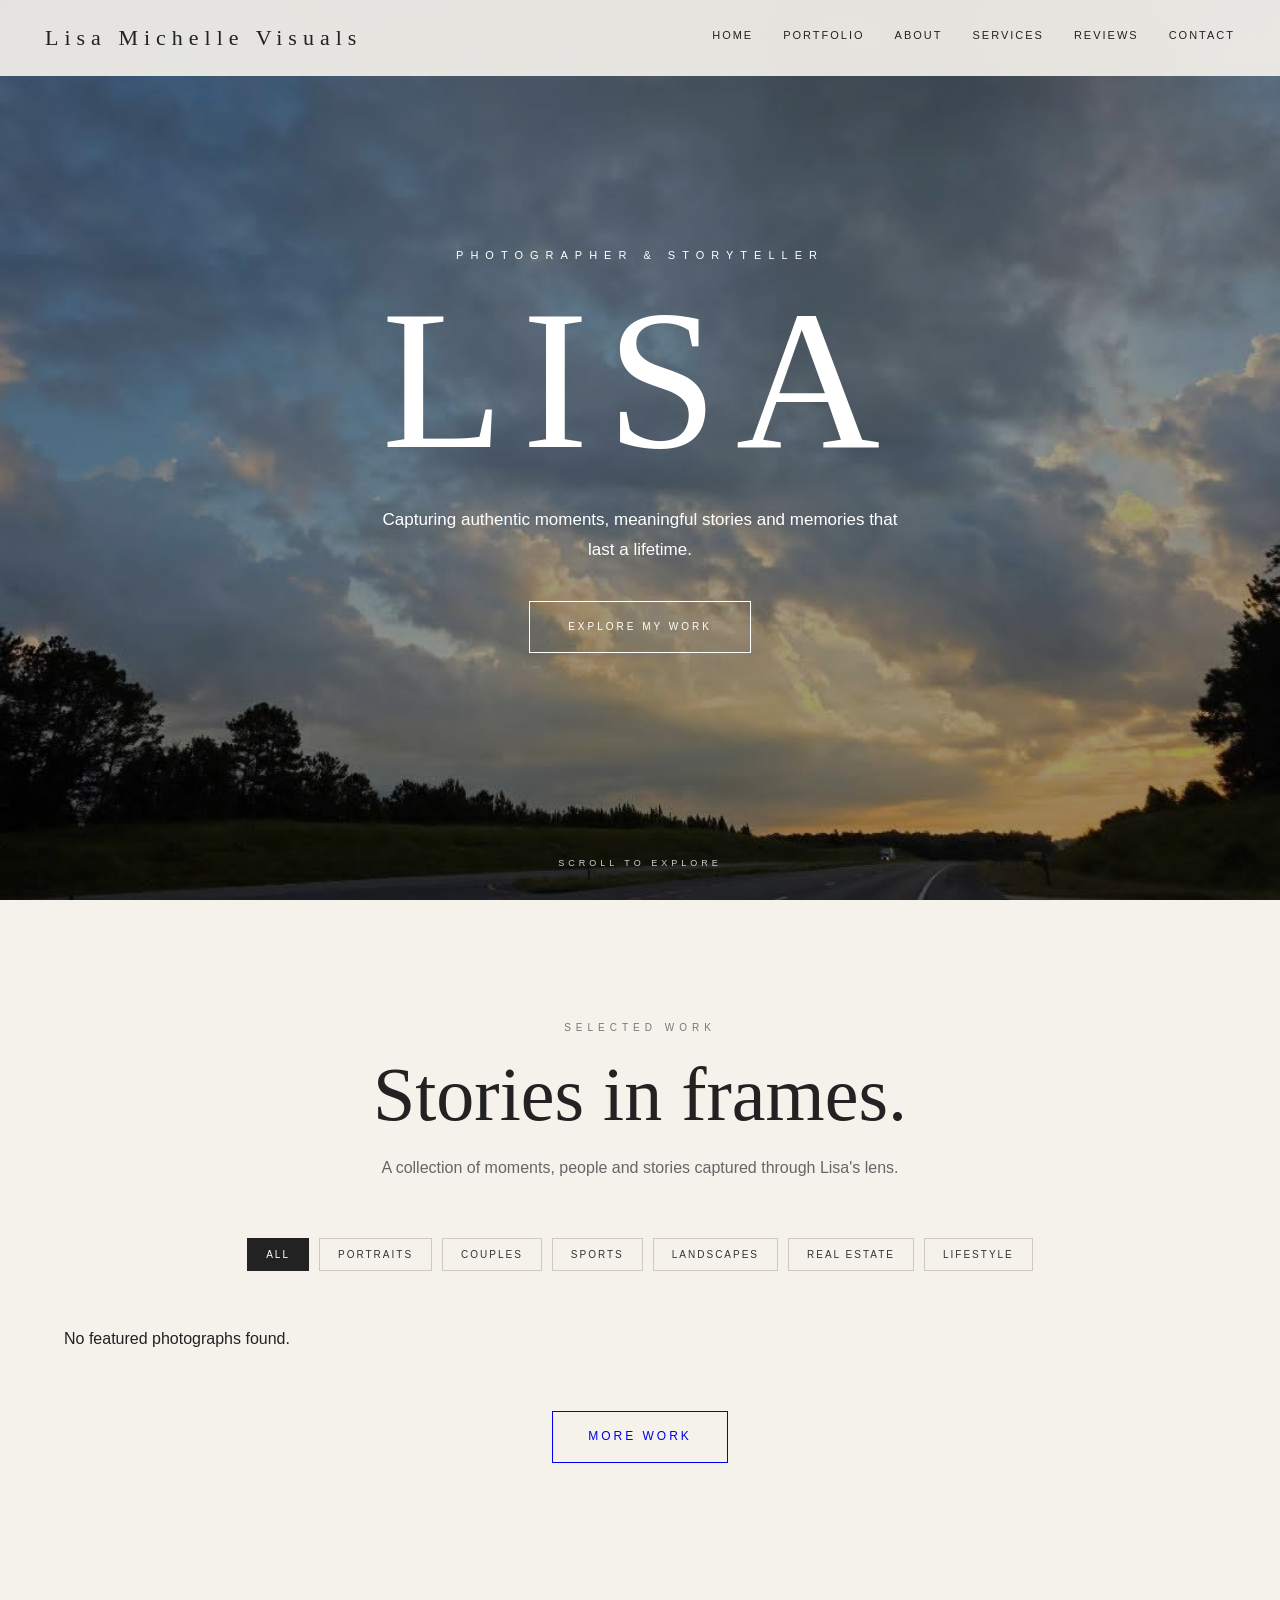
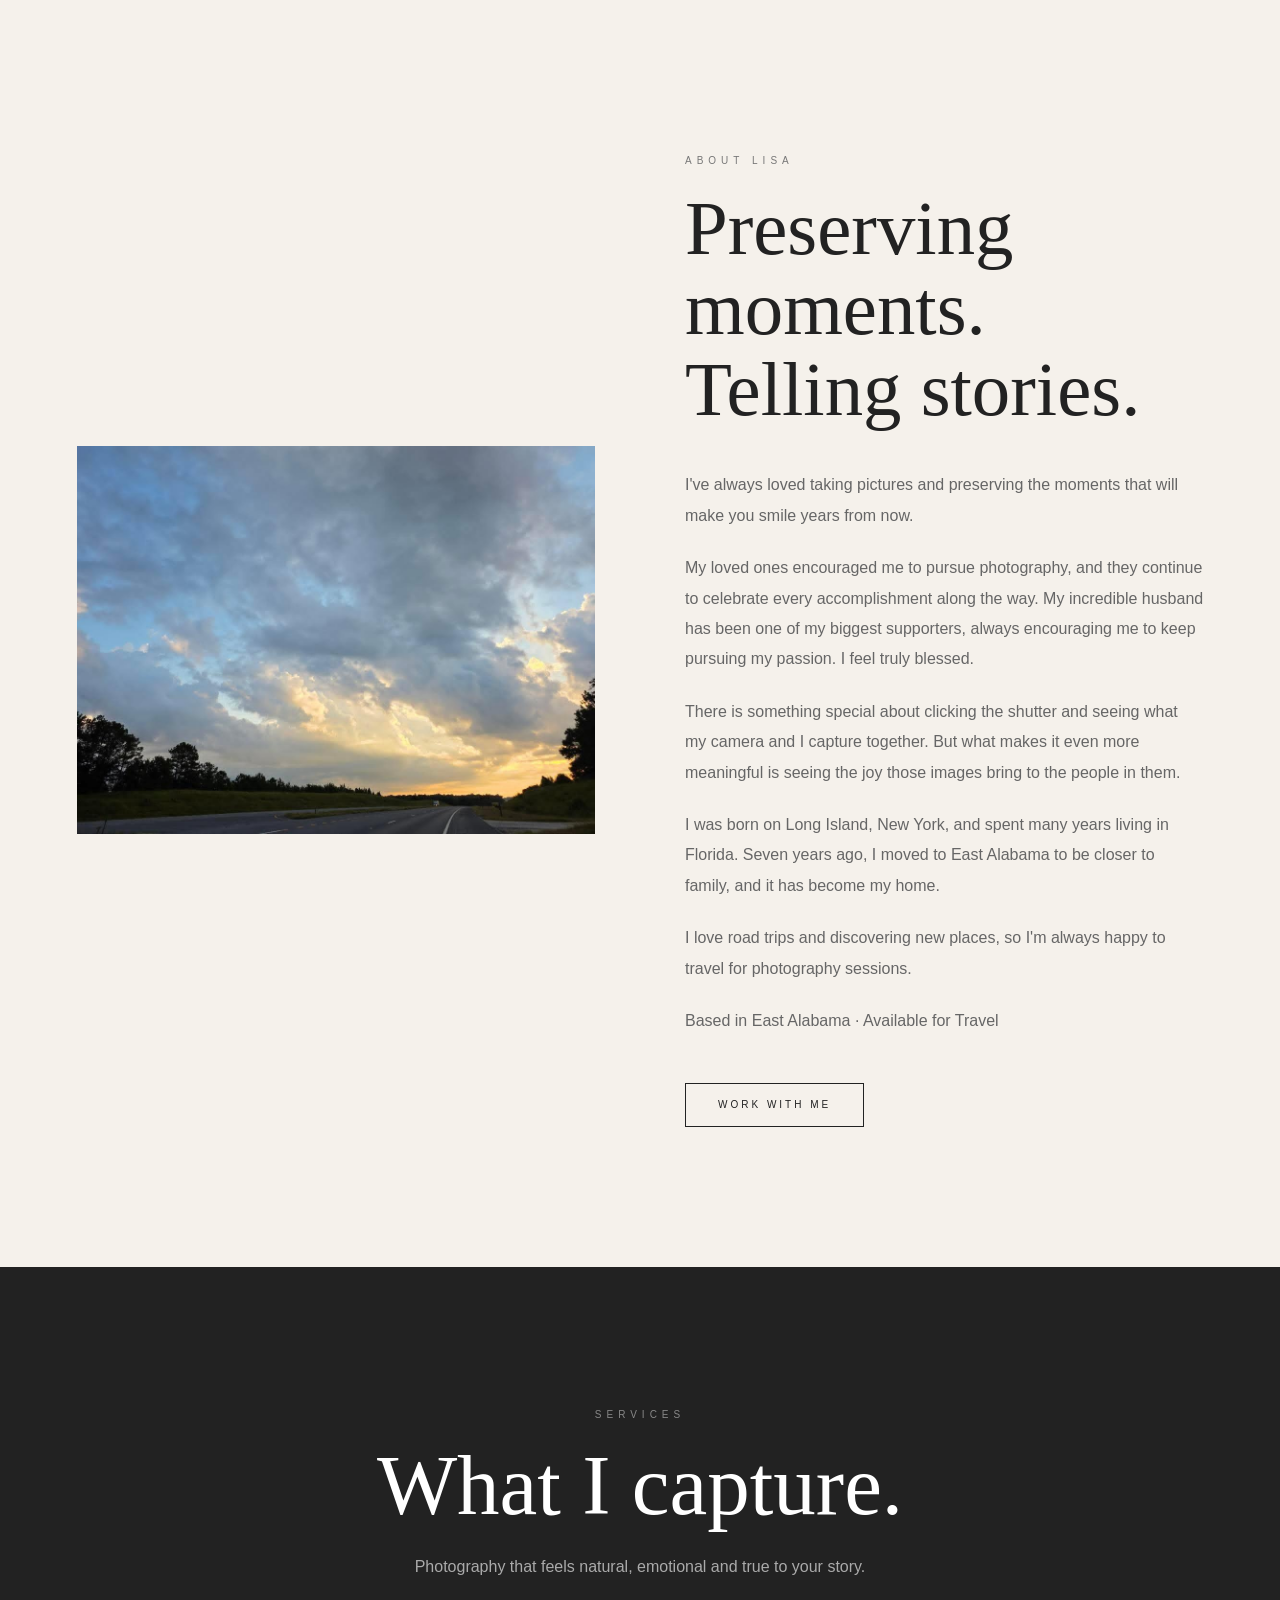
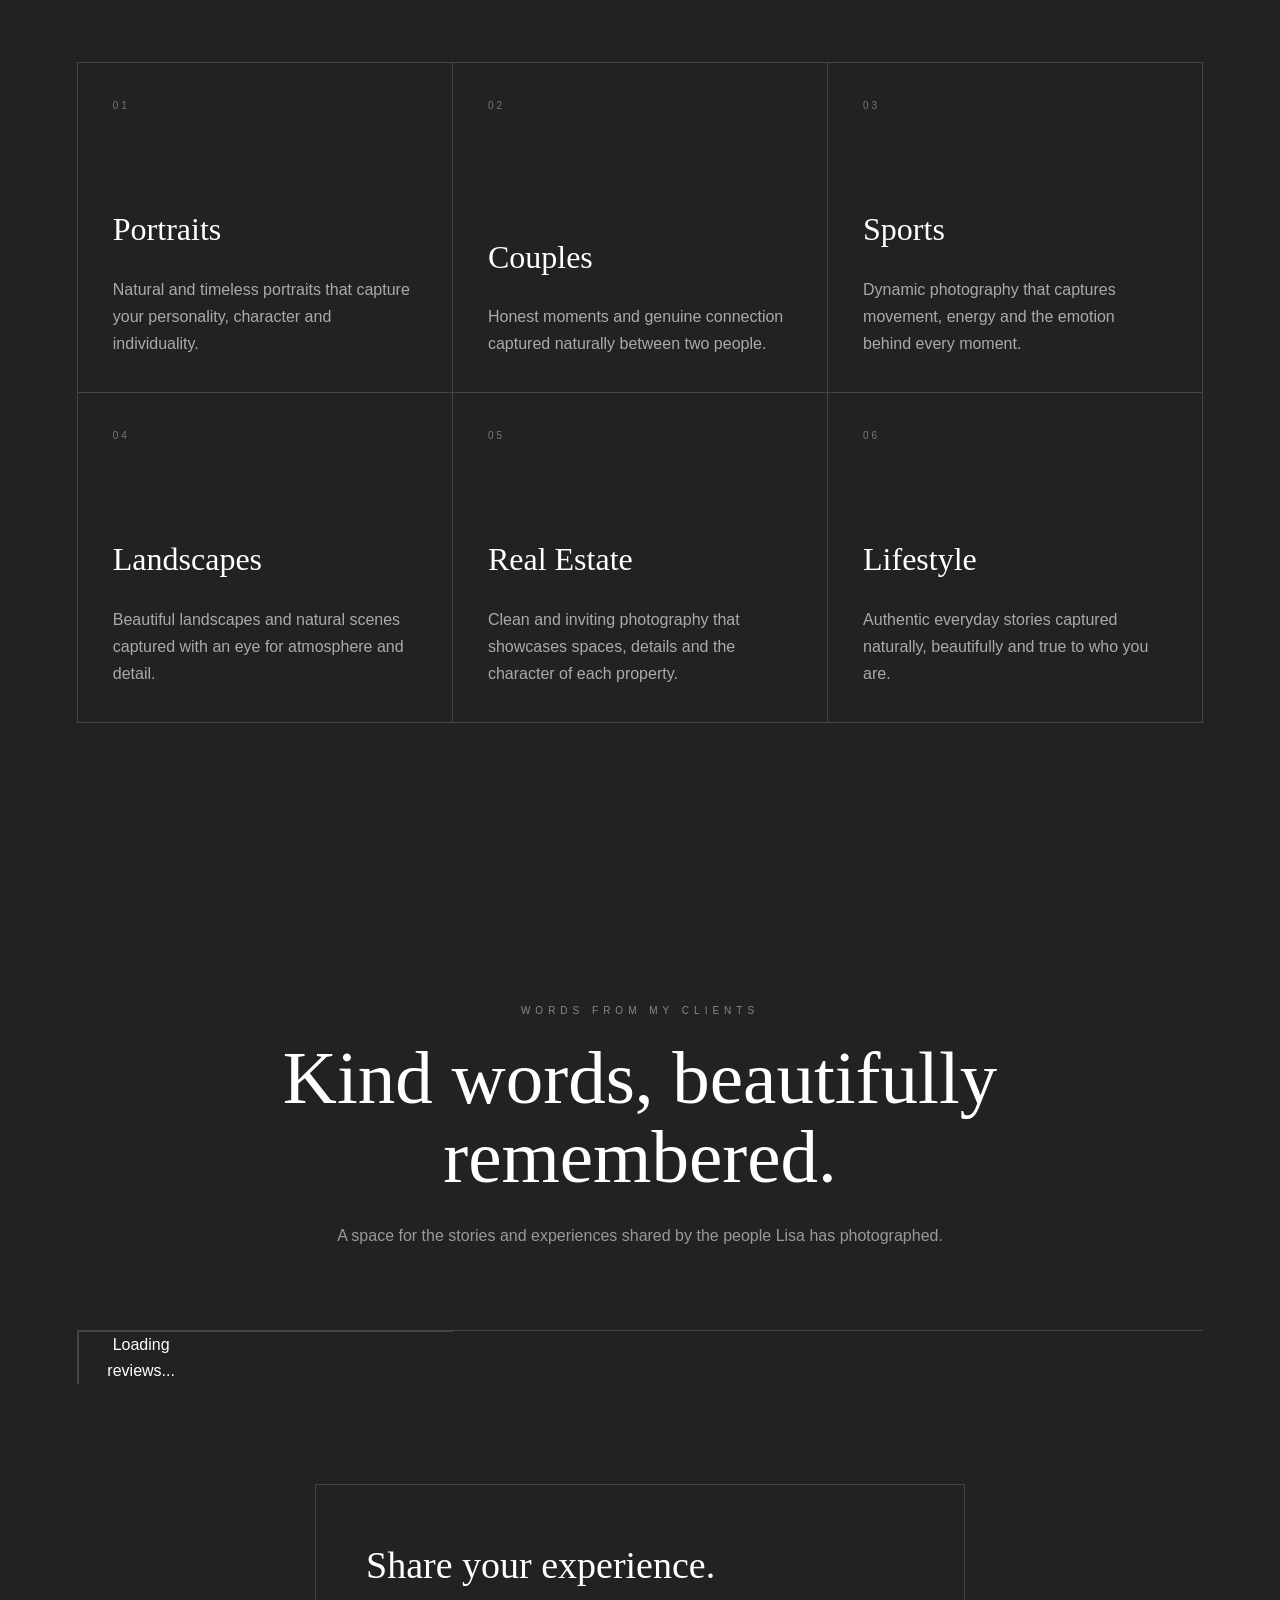
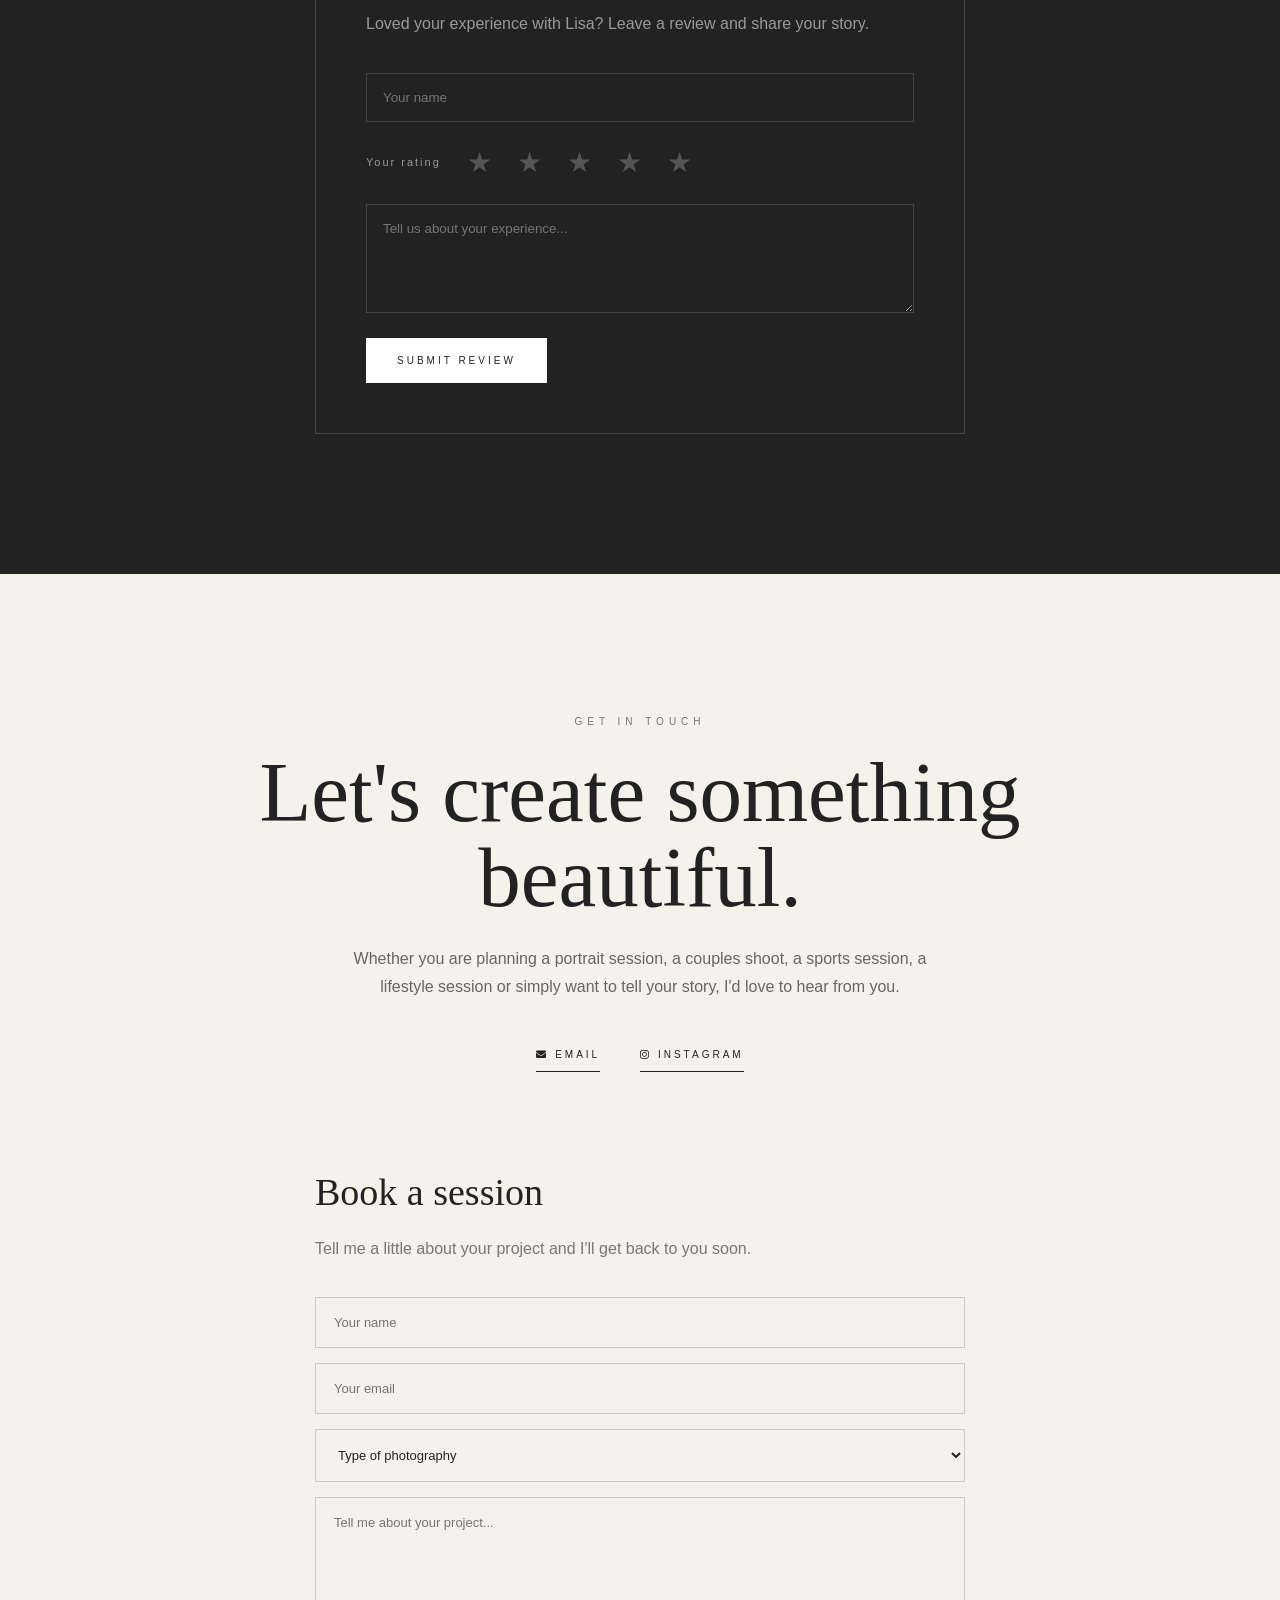
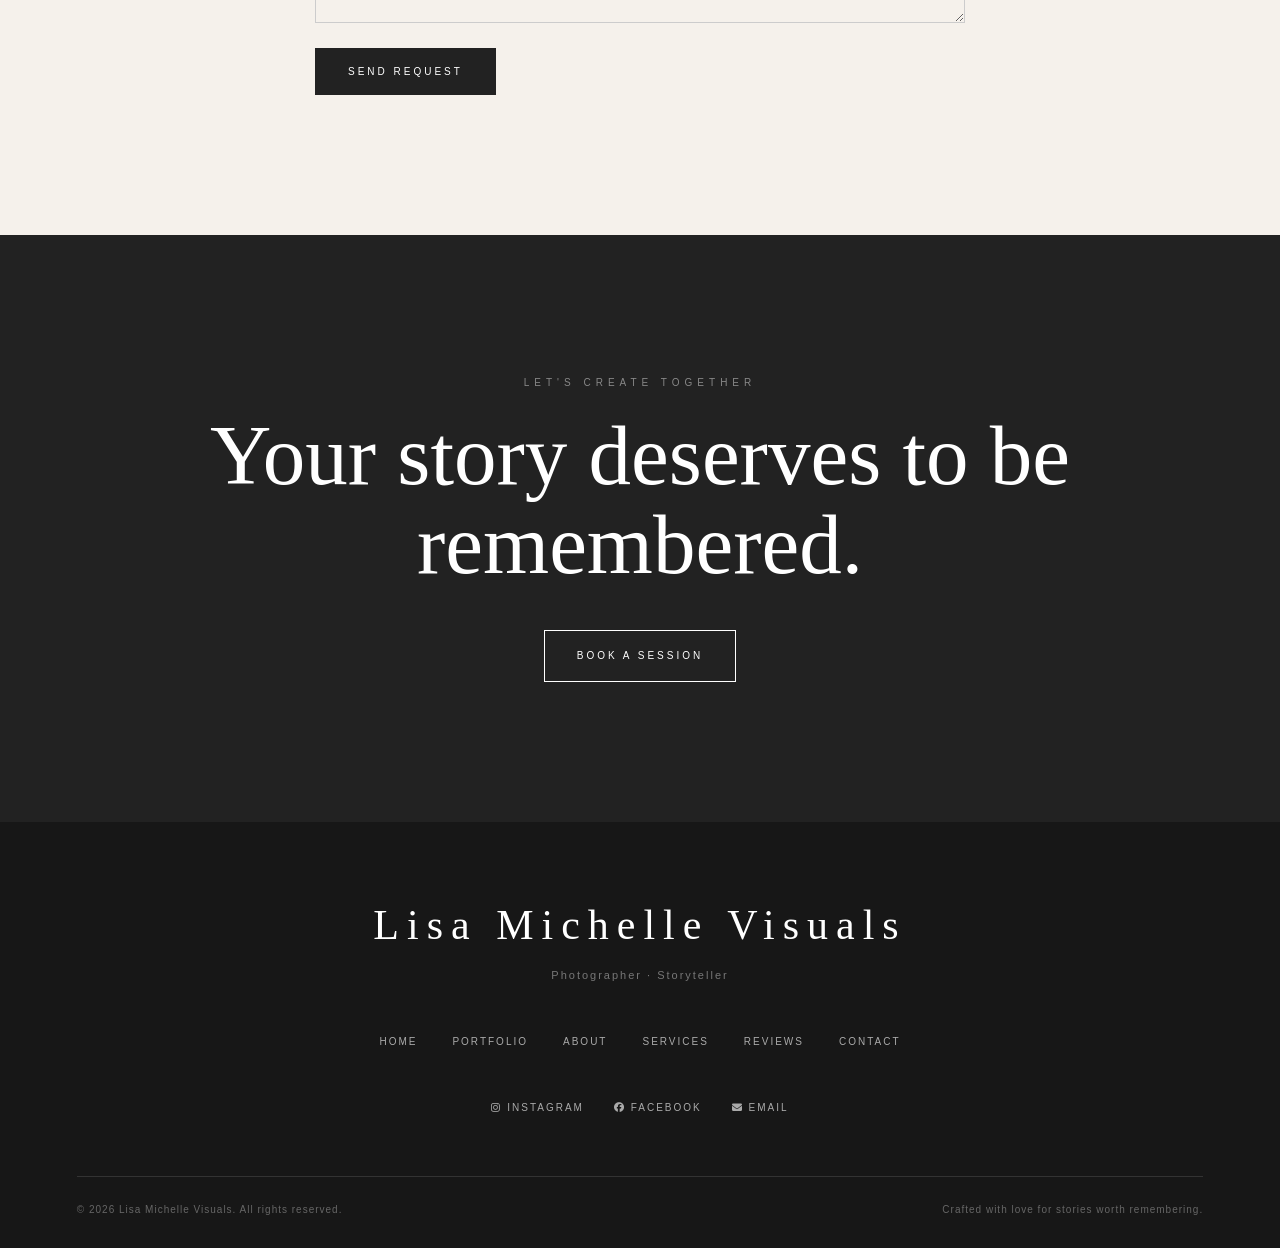
==== commit f0d8d2ec: "Update index.html" ====
--- a/index.html
+++ b/index.html
@@ -563,73 +563,18 @@
     <div class="testimonials-grid">
 
 
-        <div class="testimonial-card">
-
-            <span class="testimonial-number">
-                01
-            </span>
-
-            <div class="testimonial-stars">
-                ★★★★★
-            </div>
-
-            <p class="testimonial-placeholder">
-                What a great job Lisa did. She not only took the photos we wanted but she also took photos of opportunity, which were a surprise for us and they were so awesome! She is professional and creative! Thank you again Lisa!
-            </p>
-
-            <div class="testimonial-author">
-                <strong>FRED BURNS</strong>
-            </div>
-
-        </div>
-
-
-
-        <div class="testimonial-card">
-
-            <span class="testimonial-number">
-                02
-            </span>
-
-            <div class="testimonial-stars">
-                ★★★★★
-            </div>
-
-            <p class="testimonial-placeholder">
-                Lisa took some photos of my boys playing baseball and the pictures came out amazing. Thank You for being great! Lisa is also very friendly!!
-            </p>
-
-            <div class="testimonial-author">
-                <strong>MISA RATLIFF</strong>
-            </div>
-
-        </div>
-
-
-
-        <div class="testimonial-card">
-
-            <span class="testimonial-number">
-                03
-            </span>
-
-            <div class="testimonial-stars">
-                ★★★★★
-            </div>
-
-            <p class="testimonial-placeholder">
-                Lisa was great. Very attentive and did really great capturing memories of my son’s last season of Little League baseball and his team. Highly recommend!!!
-            </p>
-
-            <div class="testimonial-author">
-                <strong>EMILIO R</strong>
-            </div>
-
-        </div>
-
-    </div>
-
-
+        <div
+    class="testimonials-grid"
+    id="testimonials-grid"
+>
+
+    <div class="gallery-message">
+        Loading reviews...
+    </div>
+
+    </div>
+
+</div>
 
     <!-- REVIEW FORM -->
 
--- a/style.css
+++ b/style.css
@@ -1,11 +1,11 @@
 /* =========================================================
-   LISA PHOTOGRAPHY
-   CLEAN FINAL STYLESHEET
-========================================================= */
-
-/* =========================
+   LISA MICHELLE VISUALS
+   CLEAN PROFESSIONAL STYLESHEET
+========================================================= */
+
+/* =========================================================
    RESET
-========================= */
+========================================================= */
 
 * {
     margin: 0;
@@ -45,8 +45,9 @@
     position: fixed;
     top: 0;
     left: 0;
-
     width: 100%;
+
+    height: 76px;
 
     z-index: 1000;
 
@@ -54,7 +55,7 @@
     justify-content: space-between;
     align-items: center;
 
-    padding: 22px 45px;
+    padding: 0 45px;
 
     background: rgba(245, 241, 235, 0.92);
     backdrop-filter: blur(10px);
@@ -74,6 +75,7 @@
 
 .nav-links {
     display: flex;
+    align-items: center;
     gap: 30px;
 }
 
@@ -95,7 +97,6 @@
     content: "";
 
     position: absolute;
-
     left: 0;
     bottom: 0;
 
@@ -116,23 +117,27 @@
 }
 
 
-/* =========================
-   MOBILE MENU BUTTON
-========================= */
+/* =========================================================
+   MOBILE MENU
+========================================================= */
 
 .menu-toggle {
     display: none;
 
-    background: none;
+    width: 42px;
+    height: 42px;
+
+    padding: 0;
+
     border: none;
+    background: transparent;
 
     color: #222;
 
     font-size: 25px;
+    line-height: 42px;
 
     cursor: pointer;
-
-    padding: 5px;
 }
 
 
@@ -196,8 +201,6 @@
     letter-spacing: 18px;
 
     line-height: 0.9;
-
-    margin: 0;
 }
 
 .hero-description {
@@ -250,9 +253,6 @@
     opacity: 0.8;
 }
 
-
-/* HERO ANIMATION */
-
 @keyframes heroAppear {
 
     from {
@@ -269,7 +269,7 @@
 
 
 /* =========================================================
-   COMMON SECTION LABEL
+   SECTION LABEL
 ========================================================= */
 
 .section-label {
@@ -287,1937 +287,1622 @@
    PORTFOLIO
 ========================================================= */
 
+/* =========================================================
+   PROFESSIONAL PHOTOGRAPHY PORTFOLIO
+   Clean Editorial Gallery
+========================================================= */
+
+/* =========================
+   PORTFOLIO SECTION
+========================= */
+
 #portfolio {
-    padding: 130px 6vw;
-
+    padding: 120px 5vw 130px;
     background: #f5f1eb;
 }
 
+
+/* =========================
+   PORTFOLIO HEADER
+========================= */
+
 .portfolio-header {
-    max-width: 700px;
-
-    margin: 0 auto 80px;
-
+    max-width: 760px;
+    margin: 0 auto 55px;
     text-align: center;
 }
 
 .portfolio-header h2 {
     font-family: Georgia, serif;
-
-    font-size: clamp(45px, 7vw, 80px);
-
+    font-size: clamp(48px, 6vw, 76px);
     font-weight: normal;
-
     line-height: 1;
-
-    margin: 0 0 25px;
+    margin: 0 0 22px;
 }
 
 .portfolio-header > p:last-child {
+    max-width: 600px;
+    margin: 0 auto;
     color: #666;
-
     line-height: 1.8;
 }
 
 
-/* GALLERY */
-
-.gallery {
-    max-width: 1300px;
-
-    margin: auto;
-
-    display: grid;
-
-    grid-template-columns: 1.4fr 1fr;
-
-    grid-template-rows: 450px 450px;
-
-    gap: 18px;
-}
-
-.gallery-item {
-    overflow: hidden;
-}
-
-.gallery-item.large {
-    grid-row: span 2;
-}
-
-.gallery-item img {
-    width: 100%;
-    height: 100%;
-
-    object-fit: cover;
-
-    display: block;
-
-    cursor: pointer;
-
-    transition:
-        transform 0.8s ease,
-        filter 0.8s ease;
-}
-
-.gallery-item:hover img {
-    transform: scale(1.04);
-
-    filter: brightness(0.9);
-}
-
-
-/* =========================================================
-   ABOUT
-========================================================= */
-
-.about-section {
-    max-width: 1400px;
-
-    margin: 0 auto;
-
-    padding: 140px 6vw;
-
-    display: grid;
-
-    grid-template-columns: 1fr 1fr;
-
-    gap: 90px;
-
-    align-items: center;
-
-    background: #f5f1eb;
-}
-
-.about-image {
-    height: 650px;
-
-    overflow: hidden;
-}
-
-.about-image img {
-    width: 100%;
-    height: 100%;
-
-    object-fit: cover;
-
-    display: block;
-
-    transition: transform 0.8s ease;
-}
-
-.about-image:hover img {
-    transform: scale(1.03);
-}
-
-.about-text {
-    max-width: 520px;
-}
-
-.about-text h2 {
-    font-family: Georgia, serif;
-
-    font-size: clamp(48px, 6vw, 78px);
-
-    font-weight: normal;
-
-    line-height: 1.05;
-
-    margin: 20px 0 40px;
-}
-
-.about-text > p:not(.section-label) {
-    color: #666;
-
-    line-height: 1.9;
-
-    margin-bottom: 22px;
-}
-
-
-/* ABOUT BUTTON */
-
-.about-button {
-    display: inline-flex;
-
-    align-items: center;
-    justify-content: center;
-
-    width: fit-content;
-
-    margin-top: 25px;
-
-    padding: 16px 32px;
-
-    border: 1px solid #222;
-
-    background: #f5f1eb;
-
-    color: #222 !important;
-
-    text-decoration: none;
-
-    font-size: 10px;
-
-    letter-spacing: 3px;
-
-    line-height: 1;
-
-    transition:
-        background-color 0.3s ease,
-        color 0.3s ease;
-}
-
-.about-button:hover {
-    background: #222;
-
-    color: white !important;
-}
-
-
-/* =========================================================
-   SERVICES
-========================================================= */
-
-.services-section {
-    padding: 140px 6vw;
-
-    background: #222;
-
-    color: white;
-}
-
-.services-header {
-    max-width: 700px;
-
-    margin: 0 auto 80px;
-
-    text-align: center;
-}
-
-.services-header .section-label {
-    color: #888;
-}
-
-.services-header h2 {
-    font-family: Georgia, serif;
-
-    font-size: clamp(50px, 7vw, 85px);
-
-    font-weight: normal;
-
-    line-height: 1;
-
-    margin: 20px 0 25px;
-}
-
-.services-header > p:last-child {
-    color: #aaa;
-
-    line-height: 1.8;
-}
-
-
-/* SERVICES GRID */
-
-.services-grid {
-    max-width: 1200px;
-
-    margin: 0 auto;
-
-    display: grid;
-
-    grid-template-columns: repeat(3, 1fr);
-
-    border-top: 1px solid #444;
-    border-left: 1px solid #444;
-}
-
-.service-card {
-    min-height: 330px;
-
-    padding: 35px;
-
-    border-right: 1px solid #444;
-    border-bottom: 1px solid #444;
-
-    display: flex;
-
-    flex-direction: column;
-
-    position: relative;
-
-    transition:
-        transform 0.4s ease,
-        background 0.4s ease;
-}
-
-.service-card:hover {
-    background: #2d2d2d;
-
-    transform: translateY(-5px);
-}
-
-.service-card span {
-    color: #777;
-
-    font-size: 10px;
-
-    letter-spacing: 3px;
-}
-
-.service-card h3 {
-    margin-top: auto;
-
-    margin-bottom: 20px;
-
-    font-family: Georgia, serif;
-
-    font-size: 32px;
-
-    font-weight: normal;
-}
-
-.service-card p {
-    color: #aaa;
-
-    line-height: 1.7;
-
-    margin: 0;
-}
-
-
-/* =========================================================
-   TESTIMONIALS
-========================================================= */
-
-.testimonials-section {
-    padding: 140px 6vw;
-
-    background: #222;
-
-    color: white;
-
-    text-align: center;
-}
-
-.testimonials-header {
-    max-width: 750px;
-
-    margin: 0 auto 80px;
-}
-
-.testimonials-header .section-label {
-    color: #888;
-}
-
-.testimonials-header h2 {
-    font-family: Georgia, serif;
-
-    font-size: clamp(48px, 6vw, 75px);
-
-    font-weight: normal;
-
-    line-height: 1.05;
-
-    margin: 20px 0 25px;
-}
-
-.testimonials-header > p:last-child {
-    color: #999;
-
-    line-height: 1.8;
-}
-
-
-/* TESTIMONIAL CARDS */
-
-.testimonials-grid {
-    max-width: 1200px;
-
-    margin: 0 auto;
-
-    display: grid;
-
-    grid-template-columns: repeat(3, 1fr);
-
-    border-top: 1px solid #444;
-
-    border-left: 1px solid #444;
-}
-
-.testimonial-card {
-    min-height: 300px;
-
-    padding: 35px;
-
-    border-right: 1px solid #444;
-
-    border-bottom: 1px solid #444;
-
-    display: flex;
-
-    flex-direction: column;
-
-    box-sizing: border-box;
-}
-
-.testimonial-number {
-    font-size: 10px;
-
-    letter-spacing: 3px;
-
-    color: #777;
-
-    text-align: left;
-}
-
-.testimonial-placeholder {
-    margin: auto 0 25px;
-
-    font-family: Georgia, serif;
-
-    font-size: 20px;
-
-    font-style: italic;
-
-    line-height: 1.5;
-
-    color: #aaa;
-}
-
-.testimonial-author {
-    font-size: 11px;
-
-    letter-spacing: 2px;
-
-    color: #777;
-
-    text-align: left;
-}
-
-
-/* =========================================================
-   REVIEW FORM
-========================================================= */
-
-.review-box {
-    max-width: 650px;
-
-    margin: 100px auto 0;
-
-    padding: 50px;
-
-    border: 1px solid #444;
-
-    text-align: left;
-}
-
-.review-box h3 {
-    font-family: Georgia, serif;
-
-    font-size: 38px;
-
-    font-weight: normal;
-
-    margin: 0 0 15px;
-}
-
-.review-box > p {
-    color: #999;
-
-    line-height: 1.7;
-
-    margin-bottom: 35px;
-}
-
-.review-form {
-    display: flex;
-
-    flex-direction: column;
-
-    gap: 15px;
-}
-
-.review-form input[type="text"],
-.review-form textarea {
-    width: 100%;
-
-    box-sizing: border-box;
-
-    padding: 16px;
-
-    border: 1px solid #444;
-
-    background: transparent;
-
-    color: white;
-
-    font-family: inherit;
-
-    outline: none;
-}
-
-.review-form input:focus,
-.review-form textarea:focus {
-    border-color: #888;
-}
-
-.review-form textarea {
-    resize: vertical;
-}
-
-
- /* =========================================================
-   STAR RATING
-========================================================= */
-
-.rating {
-    display: flex;
-    align-items: center;
-    gap: 18px;
-    margin: 5px 0;
-}
-
-.rating p {
-    margin: 0;
-    color: #999;
-    font-size: 11px;
-    letter-spacing: 2px;
-    white-space: nowrap;
-}
-
-.stars {
-    display: flex;
-    align-items: center;
-    gap: 8px;
-}
-
-/* STAR BUTTONS */
-
-.review-form .stars .star {
-    width: 42px;
-    height: 42px;
-
-    padding: 0;
-    margin: 0;
-
-    border: none !important;
-    outline: none;
-
-    background: transparent !important;
-
-    color: #555 !important;
-
-    font-size: 28px;
-    line-height: 42px;
-
-    display: flex;
-    align-items: center;
-    justify-content: center;
-
-    cursor: pointer;
-
-    transition:
-        color 0.2s ease,
-        transform 0.2s ease;
-}
-
-/* Hover */
-
-.review-form .stars .star:hover {
-    color: #d4af37 !important;
-    transform: scale(1.15);
-}
-
-/* Selected */
-
-.review-form .stars .star.selected {
-    color: #d4af37 !important;
-}
-
-
-/* REVIEW SUBMIT */
-
-.review-form button {
-    align-self: flex-start;
-
-    margin-top: 10px;
-
-    padding: 16px 30px;
-
-    border: 1px solid white;
-
-    background: white;
-
-    color: #222;
-
-    font-size: 10px;
-
-    letter-spacing: 3px;
-
-    cursor: pointer;
-
-    transition: all 0.3s ease;
-}
-
-.review-form button:hover {
-    background: transparent;
-
-    color: white;
-}
-
-
-/* =========================================================
-   CONTACT
-========================================================= */
-
-#contact {
-    padding: 140px 6vw;
-
-    background: #f5f1eb;
-
-    text-align: center;
-}
-
-.contact-label {
-    font-size: 10px;
-
-    letter-spacing: 5px;
-
-    color: #777;
-
-    margin-bottom: 20px;
-}
-
-#contact > h2 {
-    max-width: 900px;
-
-    margin: 0 auto 25px;
-
-    font-family: Georgia, serif;
-
-    font-size: clamp(50px, 7vw, 85px);
-
-    font-weight: normal;
-
-    line-height: 1;
-}
-
-.contact-text {
-    max-width: 600px;
-
-    margin: 0 auto 45px;
-
-    color: #666;
-
-    line-height: 1.8;
-}
-
-
-/* CONTACT LINKS */
-
-.contact-links {
-    display: flex;
-
-    justify-content: center;
-
-    gap: 40px;
-
-    margin-bottom: 90px;
-}
-
-.contact-links a {
-    color: #222 !important;
-
-    text-decoration: none;
-
-    font-size: 10px;
-
-    letter-spacing: 3px;
-
-    border-bottom: 1px solid #222;
-
-    padding-bottom: 8px;
-
-    transition: opacity 0.3s ease;
-}
-
-.contact-links a:hover {
-    opacity: 0.5;
-}
-
-
-/* =========================================================
-   BOOKING
-========================================================= */
-
-.booking {
-    max-width: 650px;
-
-    margin: 0 auto;
-
-    text-align: left;
-}
-
-.booking h3 {
-    font-family: Georgia, serif;
-
-    font-size: 38px;
-
-    font-weight: normal;
-
-    margin-bottom: 12px;
-}
-
-.booking > p {
-    color: #777;
-
-    line-height: 1.7;
-
-    margin-bottom: 35px;
-}
-
-#booking-form {
-    display: flex;
-
-    flex-direction: column;
-
-    gap: 15px;
-}
-
-#booking-form input,
-#booking-form select,
-#booking-form textarea {
-    width: 100%;
-
-    box-sizing: border-box;
-
-    padding: 17px 18px;
-
-    border: 1px solid #ccc;
-
-    background: transparent;
-
-    color: #222;
-
-    font-family: inherit;
-
-    font-size: 13px;
-
-    outline: none;
-
-    transition: border-color 0.3s ease;
-}
-
-#booking-form input:focus,
-#booking-form select:focus,
-#booking-form textarea:focus {
-    border-color: #222;
-}
-
-#booking-form textarea {
-    resize: vertical;
-}
-
-#booking-form button {
-    align-self: flex-start;
-
-    margin-top: 10px;
-
-    padding: 17px 32px;
-
-    border: 1px solid #222;
-
-    background: #222;
-
-    color: white;
-
-    font-size: 10px;
-
-    letter-spacing: 3px;
-
-    cursor: pointer;
-
-    transition: all 0.3s ease;
-}
-
-#booking-form button:hover {
-    background: transparent;
-
-    color: #222;
-}
-
-
-/* =========================================================
-   FINAL CTA
-========================================================= */
-
-.final-cta {
-    padding: 140px 6vw;
-
-    background: #222;
-
-    color: white;
-
-    text-align: center;
-}
-
-.final-cta .section-label {
-    color: #888;
-}
-
-.final-cta h2 {
-    max-width: 900px;
-
-    margin: 20px auto 40px;
-
-    font-family: Georgia, serif;
-
-    font-size: clamp(50px, 7vw, 85px);
-
-    font-weight: normal;
-
-    line-height: 1.05;
-}
-
-.cta-button {
-    display: inline-block;
-
-    padding: 17px 32px;
-
-    border: 1px solid white;
-
-    color: white;
-
-    text-decoration: none;
-
-    font-size: 10px;
-
-    letter-spacing: 3px;
-
-    transition: all 0.3s ease;
-}
-
-.cta-button:hover {
-    background: white;
-
-    color: #222;
-
-    transform: translateY(-3px);
-}
-
-
-/* =========================================================
-   FOOTER
-========================================================= */
-
-.site-footer {
-    padding: 70px 6vw 30px;
-
-    background: #171717;
-
-    color: white;
-}
-
-.footer-brand {
-    text-align: center;
-}
-
-.footer-brand h3 {
-    margin: 0;
-
-    font-family: Georgia, serif;
-
-    font-size: 42px;
-
-    font-weight: normal;
-
-    letter-spacing: 8px;
-}
-
-.footer-brand p {
-    margin-top: 8px;
-
-    color: #777;
-
-    font-size: 11px;
-
-    letter-spacing: 2px;
-}
-
-
-/* FOOTER NAV */
-
-.footer-links {
-    display: flex;
-
-    justify-content: center;
-
-    gap: 35px;
-
-    flex-wrap: wrap;
-
-    margin: 50px 0;
-}
-
-.footer-links a,
-.footer-social a {
-    color: #aaa;
-
-    text-decoration: none;
-
-    font-size: 10px;
-
-    letter-spacing: 2px;
-
-    transition: color 0.3s ease;
-}
-
-.footer-links a:hover,
-.footer-social a:hover {
-    color: white;
-}
-
-
-/* FOOTER SOCIAL */
-
-.footer-social {
-    display: flex;
-
-    justify-content: center;
-
-    gap: 30px;
-
-    margin-bottom: 60px;
-}
-
-
-/* FOOTER BOTTOM */
-
-.footer-bottom {
-    padding-top: 25px;
-
-    border-top: 1px solid #333;
-
-    display: flex;
-
-    justify-content: space-between;
-
-    gap: 20px;
-}
-
-.footer-bottom p {
-    margin: 0;
-
-    color: #666;
-
-    font-size: 10px;
-
-    letter-spacing: 1px;
-}
-
-
-/* =========================================================
-   LIGHTBOX
-========================================================= */
-
-.lightbox {
-    display: none;
-
-    position: fixed;
-
-    z-index: 2000;
-
-    top: 0;
-    left: 0;
-
-    width: 100%;
-    height: 100%;
-
-    background: rgba(0, 0, 0, 0.92);
-
-    justify-content: center;
-    align-items: center;
-
-    padding: 30px;
-
-    box-sizing: border-box;
-}
-
-.lightbox img {
-    max-width: 90%;
-
-    max-height: 90%;
-
-    object-fit: contain;
-}
-
-.lightbox .close {
-    position: absolute;
-
-    top: 25px;
-
-    right: 40px;
-
-    color: white;
-
-    font-size: 45px;
-
-    cursor: pointer;
-
-    font-family: Arial, sans-serif;
-}
-
-.lightbox .close:hover {
-    opacity: 0.6;
-}
-
-
-/* LIGHTBOX ARROWS */
-
-.lightbox-arrow {
-    position: absolute;
-
-    top: 50%;
-
-    transform: translateY(-50%);
-
-    background: none;
-
-    border: none;
-
-    color: white;
-
-    font-size: 45px;
-
-    cursor: pointer;
-
-    padding: 20px;
-
-    z-index: 2001;
-}
-
-.lightbox-arrow:hover {
-    opacity: 0.5;
-}
-
-.lightbox-arrow.left {
-    left: 20px;
-}
-
-.lightbox-arrow.right {
-    right: 20px;
-}
-
-
-/* =========================================================
-   MOBILE
-========================================================= */
-
-@media (max-width: 768px) {
-
-    /* HEADER */
-
-    .site-header {
-        padding: 15px 20px;
-    }
-
-    .logo {
-        font-size: 20px;
-        letter-spacing: 4px;
-    }
-
-    .main-nav {
-        width: auto;
-    }
-
-    .menu-toggle {
-        display: block;
-    }
-
-    .nav-links {
-        display: none;
-    }
-
-    .nav-links.active {
-        display: flex;
-
-        position: fixed;
-
-        top: 70px;
-        left: 0;
-
-        width: 100vw;
-        min-height: calc(100vh - 70px);
-
-        padding: 40px 30px;
-
-        background: #222;
-
-        flex-direction: column;
-
-        align-items: flex-start;
-
-        justify-content: flex-start;
-
-        gap: 28px;
-
-        z-index: 100000;
-
-        overflow-y: auto;
-    }
-
-    .nav-links.active a {
-        display: block;
-
-        color: white !important;
-
-        font-size: 14px;
-
-        letter-spacing: 3px;
-
-        line-height: 1.5;
-
-        text-decoration: none;
-
-        padding: 0;
-
-        opacity: 1;
-
-        white-space: nowrap;
-    }
-
-    .nav-links.active a::after {
-        display: none;
-    }
-
-
-    /* HERO */
-
-    .hero {
-        min-height: 100svh;
-
-        padding: 100px 20px 60px;
-
-        background-position: center;
-    }
-
-    .hero h1 {
-        font-size: clamp(55px, 17vw, 90px);
-
-        letter-spacing: 8px;
-    }
-
-    .hero-label {
-        font-size: 9px;
-
-        letter-spacing: 4px;
-    }
-
-    .hero-description {
-        font-size: 15px;
-
-        max-width: 320px;
-    }
-
-    .hero-scroll {
-        font-size: 7px;
-
-        letter-spacing: 3px;
-    }
-
-
-    /* PORTFOLIO */
-
-    #portfolio {
-        padding: 90px 20px;
-    }
-
-    .portfolio-header {
-        margin-bottom: 50px;
-    }
-
-    .portfolio-header h2 {
-        font-size: 45px;
-    }
-
-    .gallery {
-        grid-template-columns: 1fr;
-
-        grid-template-rows: auto;
-
-        gap: 12px;
-    }
-
-    .gallery-item.large {
-        grid-row: auto;
-    }
-
-    .gallery-item {
-        height: 450px;
-    }
-
-
-    /* ABOUT */
-
-    .about-section {
-        padding: 90px 20px;
-
-        grid-template-columns: 1fr;
-
-        gap: 50px;
-    }
-
-    .about-image {
-        height: 500px;
-    }
-
-    .about-text {
-        max-width: 100%;
-    }
-
-    .about-text h2 {
-        font-size: 50px;
-
-        margin-bottom: 30px;
-    }
-
-
-    /* SERVICES */
-
-    .services-section {
-        padding: 90px 20px;
-    }
-
-    .services-header {
-        margin-bottom: 50px;
-    }
-
-    .services-header h2 {
-        font-size: 50px;
-    }
-
-    .services-grid {
-        grid-template-columns: 1fr;
-    }
-
-    .service-card {
-        min-height: 280px;
-
-        padding: 30px;
-    }
-
-    .service-card h3 {
-        margin-top: 80px;
-
-        font-size: 34px;
-    }
-
-
-    /* TESTIMONIALS */
-
-    .testimonials-section {
-        padding: 90px 20px;
-    }
-
-    .testimonials-header {
-        margin-bottom: 50px;
-    }
-
-    .testimonials-header h2 {
-        font-size: 48px;
-    }
-
-    .testimonials-grid {
-        grid-template-columns: 1fr;
-    }
-
-    .testimonial-card {
-        min-height: 250px;
-
-        padding: 30px;
-    }
-
-
-    /* REVIEW */
-
-    .review-box {
-        margin-top: 60px;
-
-        padding: 30px 20px;
-    }
-
-    .review-box h3 {
-        font-size: 32px;
-    }
-
-  
-/* =========================================================
-   MOBILE STAR RATING
-========================================================= */
-
-@media (max-width: 768px) {
-
-    .rating {
-        display: flex;
-        flex-direction: column;
-        align-items: flex-start;
-        gap: 10px;
-        width: 100%;
-    }
-
-    .rating p {
-        width: auto;
-        margin: 0;
-    }
-
-    .stars {
-        display: flex;
-        width: 100%;
-        gap: 5px;
-        justify-content: flex-start;
-    }
-
-    .review-form .stars .star {
-        width: 42px !important;
-        min-width: 42px !important;
-        max-width: 42px !important;
-
-        height: 42px !important;
-
-        padding: 0 !important;
-        margin: 0 !important;
-
-        background: transparent !important;
-        border: none !important;
-
-        color: #555 !important;
-
-        font-size: 28px;
-        line-height: 42px;
-    }
-
-    .review-form .stars .star:hover,
-    .review-form .stars .star.selected {
-        color: #d4af37 !important;
-    }
-
-    /* مهم جداً:
-       لا تجعل قاعدة submit button تؤثر على النجوم
-    */
-
-    .review-form > button {
-        width: 100%;
-    }
-}
-    /* CONTACT */
-
-    #contact {
-        padding: 90px 20px;
-    }
-
-    #contact > h2 {
-        font-size: 50px;
-    }
-
-    .contact-links {
-        flex-direction: column;
-
-        align-items: center;
-
-        gap: 20px;
-
-        margin-bottom: 65px;
-    }
-
-    .booking h3 {
-        font-size: 34px;
-    }
-
-    #booking-form button {
-        width: 100%;
-    }
-
-
-    /* FINAL CTA */
-
-    .final-cta {
-        padding: 90px 20px;
-    }
-
-    .final-cta h2 {
-        font-size: 50px;
-    }
-
-
-    /* FOOTER */
-
-    .site-footer {
-        padding: 60px 20px 25px;
-
-        text-align: center;
-    }
-
-    .footer-links {
-        flex-direction: column;
-
-        gap: 20px;
-
-        margin: 45px 0;
-    }
-
-    .footer-social {
-        flex-direction: column;
-
-        gap: 18px;
-
-        margin-bottom: 45px;
-    }
-
-    .footer-bottom {
-        flex-direction: column;
-
-        align-items: center;
-
-        gap: 10px;
-    }
-
-
-    /* LIGHTBOX */
-
-    .lightbox {
-        padding: 15px;
-    }
-
-    .lightbox img {
-        max-width: 90%;
-
-        max-height: 80%;
-    }
-
-    .lightbox .close {
-        top: 15px;
-
-        right: 20px;
-
-        font-size: 38px;
-    }
-
-    .lightbox-arrow {
-        font-size: 30px;
-
-        padding: 10px;
-    }
-
-    .lightbox-arrow.left {
-        left: 5px;
-    }
-
-    .lightbox-arrow.right {
-        right: 5px;
-    }
-
-}
-/* =========================================
-   FINAL MOBILE HEADER
-========================================= */
-
-@media (max-width: 768px) {
-
-    .site-header {
-        position: fixed;
-        top: 0;
-        left: 0;
-
-        width: 100%;
-        height: 64px;
-
-        padding: 0 20px;
-
-        display: flex;
-        flex-direction: row;
-
-        justify-content: space-between;
-        align-items: center;
-
-        box-sizing: border-box;
-
-        z-index: 1000;
-    }
-
-    .site-header .logo {
-        font-size: 21px;
-        letter-spacing: 5px;
-        line-height: 1;
-    }
-
-    .main-nav {
-        width: auto;
-        position: static;
-        display: flex;
-        align-items: center;
-    }
-
-    .menu-toggle {
-        display: block;
-
-        width: 42px;
-        height: 42px;
-
-        padding: 0;
-
-        border: none;
-        background: transparent;
-
-        color: #222;
-
-        font-size: 25px;
-        line-height: 42px;
-
-        text-align: center;
-
-        cursor: pointer;
-    }
-
-    .nav-links {
-        display: none;
-    }
-
-    /* OPEN MENU */
-
-    .nav-links.active {
-        position: fixed;
-
-        top: 64px;
-        left: 0;
-
-        width: 100%;
-        height: calc(100svh - 64px);
-
-        padding: 45px 25px;
-
-        margin: 0;
-
-        box-sizing: border-box;
-
-        display: flex;
-
-        flex-direction: column;
-
-        align-items: flex-start;
-
-        gap: 28px;
-
-        background: #222;
-
-        overflow-y: auto;
-
-        z-index: 999;
-    }
-
-    .nav-links.active a {
-        display: block;
-
-        width: auto;
-
-        padding: 0;
-        margin: 0;
-
-        color: white !important;
-
-        font-size: 14px;
-
-        letter-spacing: 3px;
-
-        line-height: 1.4;
-
-        text-decoration: none;
-
-        white-space: nowrap;
-    }
-
-
-    /* =========================================
-       HERO
-    ========================================= */
-
-    #home {
-        min-height: 100svh;
-
-        padding: 64px 20px 50px;
-
-        box-sizing: border-box;
-    }
-
-    .hero-content {
-        width: 100%;
-        max-width: 360px;
-
-        padding: 0;
-
-        box-sizing: border-box;
-    }
-
-    .hero-label {
-        font-size: 9px;
-        letter-spacing: 3px;
-
-        margin-bottom: 22px;
-    }
-
-    .hero h1 {
-        font-size: clamp(60px, 20vw, 85px);
-
-        letter-spacing: 6px;
-
-        line-height: 0.9;
-
-        margin: 0;
-    }
-
-    .hero-description {
-        max-width: 320px;
-
-        margin: 28px auto;
-
-        font-size: 15px;
-
-        line-height: 1.7;
-    }
-
-    .hero-button {
-        padding: 15px 28px;
-
-        font-size: 9px;
-        letter-spacing: 2px;
-    }
-
-    .hero-scroll {
-        bottom: 22px;
-
-        font-size: 7px;
-        letter-spacing: 2px;
-    }
-
-
-    /* =========================================
-       GENERAL MOBILE WIDTH FIX
-    ========================================= */
-
-    #portfolio,
-    .about-section,
-    .services-section,
-    .testimonials-section,
-    #contact,
-    .final-cta,
-    .site-footer {
-        width: 100%;
-        max-width: 100%;
-
-        box-sizing: border-box;
-
-        overflow: hidden;
-    }
-
-    .gallery,
-    .services-grid,
-    .testimonials-grid {
-        width: 100%;
-        max-width: 100%;
-    }
-
-}
-/* =========================================================
-   MOBILE HERO — FULL SCREEN WIDTH
-========================================================= */
-
-@media (max-width: 768px) {
-
-    #home.hero {
-        width: 100vw !important;
-        max-width: 100vw !important;
-        min-width: 100vw !important;
-
-        margin: 0 !important;
-        padding: 64px 20px 50px;
-
-        box-sizing: border-box;
-
-        position: relative;
-        overflow: hidden;
-    }
-
-}
-.testimonial-stars {
-    color: #d4af37;
-    font-size: 18px;
-    letter-spacing: 4px;
-    text-align: left;
-    margin: 25px 0 20px;
-}
-/* =========================
-   PORTFOLIO FILTERS
-========================= */
-
-.portfolio-filters {
-    display: flex;
-    justify-content: center;
-    align-items: center;
-    gap: 12px;
-    flex-wrap: wrap;
-    margin: 45px auto 40px;
-}
-
-.filter-btn {
-    background: transparent;
-    border: 1px solid #ccc;
-    padding: 10px 18px;
-    font-family: inherit;
-    font-size: 12px;
-    letter-spacing: 1.5px;
-    cursor: pointer;
-    transition: all 0.3s ease;
-}
-
-.filter-btn:hover {
-    background: #111;
-    color: #fff;
-    border-color: #111;
-}
-
-.filter-btn.active {
-    background: #111;
-    color: #fff;
-    border-color: #111;
-}
-
-
-/* Animation */
-
-.gallery-item {
-    transition:
-        opacity 0.35s ease,
-        transform 0.35s ease;
-}
-
-.gallery-item.hidden {
-    opacity: 0;
-    transform: scale(0.95);
-    pointer-events: none;
-    position: absolute;
-}
-/* =========================
-   MORE WORK
-========================= */
-
-.more-work-section {
-    padding: 120px 8%;
-}
-
-.more-work-header {
-    max-width: 700px;
-    margin: 0 auto 60px;
-    text-align: center;
-}
-
-.more-work-header h2 {
-    margin-bottom: 20px;
-}
-
-.more-work-header p {
-    line-height: 1.8;
-}
-
-
-/* Gallery */
-
-.more-work-gallery {
-    display: grid;
-    grid-template-columns: repeat(3, 1fr);
-    gap: 20px;
-}
-
-.more-work-item {
-    overflow: hidden;
-    aspect-ratio: 4 / 5;
-    cursor: pointer;
-}
-
-.more-work-item img {
-    width: 100%;
-    height: 100%;
-    object-fit: cover;
-    display: block;
-    transition: transform 0.5s ease;
-}
-
-.more-work-item:hover img {
-    transform: scale(1.05);
-}
-/* Mobile */
-
-@media (max-width: 768px) {
-
-    .more-work-section {
-        padding: 80px 5%;
-    }
-
-    .more-work-gallery {
-        grid-template-columns: repeat(2, 1fr);
-        gap: 12px;
-    }
-
-}
-/* =========================================================
-   MORE WORK PAGE
-========================================================= */
-
-.more-work-page {
-    padding: 160px 8% 100px;
-    min-height: 100vh;
-}
-
-
-/* =========================
-   FILTER BUTTONS
-========================= */
+/* =========================================================
+   FILTERS
+========================================================= */
 
 .portfolio-filters {
     display: flex;
     justify-content: center;
     align-items: center;
     flex-wrap: wrap;
-    gap: 12px;
-    margin: 50px auto;
-}
-
+
+    gap: 10px;
+
+    margin: 0 auto 55px;
+}
 
 .filter-btn {
+    appearance: none;
+
+    padding: 10px 18px;
+
+    border: 1px solid #cfc9c1;
+
     background: transparent;
-    border: 1px solid currentColor;
-    padding: 12px 22px;
+
+    color: #333;
+
     font-family: inherit;
-    font-size: 12px;
+
+    font-size: 10px;
+
     letter-spacing: 2px;
+
     cursor: pointer;
-    transition: 0.3s ease;
-}
-
+
+    transition:
+        background-color 0.3s ease,
+        color 0.3s ease,
+        border-color 0.3s ease;
+}
 
 .filter-btn:hover,
 .filter-btn.active {
-    background: #111;
+    background: #222;
+    border-color: #222;
     color: #fff;
 }
 
 
-/* =========================
-   HIDDEN IMAGES
-========================= */
+/* =========================================================
+   FEATURED IMAGE
+========================================================= */
+
+/*
+   The large featured photograph is intentionally restrained.
+   It is NOT full-screen.
+*/
+
+.portfolio-large-image {
+    width: min(1050px, 100%);
+
+    margin: 0 auto 55px;
+
+    position: relative;
+
+    overflow: hidden;
+
+    background: #e8e2da;
+
+    cursor: pointer;
+}
+
+
+/*
+   IMPORTANT:
+   contain = show the entire photograph.
+   No aggressive cropping.
+*/
+
+.portfolio-large-image img {
+    display: block;
+
+    width: 100%;
+    height: auto;
+
+    max-height: 620px;
+
+    object-fit: contain;
+
+    object-position: center;
+
+    margin: 0 auto;
+
+    transition: transform 0.7s ease;
+
+    user-select: none;
+
+    -webkit-user-drag: none;
+}
+
+.portfolio-large-image:hover img {
+    transform: scale(1.015);
+}
+
+
+/* =========================================================
+   MAIN GALLERY
+========================================================= */
+
+.gallery {
+    width: min(1250px, 100%);
+
+    margin: 0 auto;
+
+    display: grid;
+
+    grid-template-columns:
+        repeat(3, minmax(0, 1fr));
+
+    gap: 18px;
+}
+
+
+/* =========================================================
+   GALLERY ITEM
+========================================================= */
+.gallery {
+    width: min(1250px, 100%);
+    margin: 0 auto;
+
+    display: grid;
+
+    grid-template-columns:
+        repeat(3, minmax(0, 1fr));
+
+    gap: 18px;
+}
+
+.gallery-item {
+    width: 100%;
+    height: 340px;
+
+    overflow: hidden;
+
+    background: #e8e2da;
+
+    cursor: pointer;
+}
+
+.gallery-item img {
+    width: 100%;
+    height: 100%;
+
+    display: block;
+
+    /*
+       IMPORTANT
+       Show the complete photograph.
+    */
+    object-fit: contain;
+
+    object-position: center;
+
+    background: #e8e2da;
+
+    transition:
+        transform 0.6s ease,
+        opacity 0.4s ease;
+}
+
+.gallery-item:hover img {
+    transform: scale(1.025);
+}
+/* =========================================================
+   LARGE GRID ITEM
+========================================================= */
+
+/*
+   If your HTML contains:
+
+   <div class="gallery-item large">
+
+   it will no longer become enormous.
+
+   It simply occupies two rows.
+*/
+
+.gallery-item.large {
+    grid-row: span 2;
+
+    height: auto;
+
+    min-height: 738px;
+}
+
+
+/*
+   Make the large image itself fit inside its area.
+*/
+
+.gallery-item.large img {
+    height: 100%;
+
+    object-fit: contain;
+}
+
+
+/* =========================================================
+   HIDDEN FILTER ITEMS
+========================================================= */
 
 .gallery-item.hidden {
     display: none;
 }
 
 
-/* =========================
-   MORE WORK BUTTON
-========================= */
-
-.more-work {
+/* =========================================================
+   MORE WORK
+========================================================= */
+
+.more-work-section {
+    padding: 110px 6vw;
+
+    background: #f5f1eb;
+}
+
+.more-work-gallery {
+    width: min(1200px, 100%);
+
+    margin: 0 auto;
+
+    display: grid;
+
+    grid-template-columns:
+        repeat(3, minmax(0, 1fr));
+
+    gap: 18px;
+}
+
+.more-work-item {
+    overflow: hidden;
+
+    background: #e8e2da;
+
+    aspect-ratio: 4 / 5;
+
+    cursor: pointer;
+}
+
+.more-work-item img {
+    width: 100%;
+    height: 100%;
+
+    object-fit: contain;
+
+    background: #e8e2da;
+
+    display: block;
+
+    transition: transform 0.6s ease;
+}
+
+.more-work-item:hover img {
+    transform: scale(1.025);
+}
+
+
+/* =========================================================
+   LIGHTBOX
+========================================================= */
+
+.lightbox {
+    display: none;
+
+    position: fixed;
+
+    inset: 0;
+
+    z-index: 2000;
+
+    background: rgba(12, 12, 12, 0.96);
+
+    justify-content: center;
+
+    align-items: center;
+
+    padding: 45px;
+
+    box-sizing: border-box;
+
+    touch-action: none;
+}
+
+
+/*
+   The lightbox should ALWAYS show the whole photograph.
+*/
+
+.lightbox img {
+    display: block;
+
+    width: auto;
+
+    height: auto;
+
+    max-width: 92vw;
+
+    max-height: 88vh;
+
+    object-fit: contain;
+
+    margin: auto;
+
+    user-select: none;
+
+    -webkit-user-select: none;
+
+    -webkit-user-drag: none;
+
+    transition:
+        opacity 0.2s ease,
+        transform 0.2s ease;
+}
+
+
+/* =========================================================
+   LIGHTBOX CLOSE
+========================================================= */
+
+.lightbox .close {
+    position: absolute;
+
+    top: 22px;
+
+    right: 32px;
+
+    z-index: 2005;
+
+    color: white;
+
+    font-size: 38px;
+
+    line-height: 1;
+
+    font-family: Arial, sans-serif;
+
+    cursor: pointer;
+
+    transition: opacity 0.25s ease;
+}
+
+.lightbox .close:hover {
+    opacity: 0.55;
+}
+
+
+/* =========================================================
+   LIGHTBOX ARROWS
+========================================================= */
+
+.lightbox-arrow {
+    position: absolute;
+
+    top: 50%;
+
+    transform: translateY(-50%);
+
+    z-index: 2005;
+
+    width: 55px;
+    height: 55px;
+
+    padding: 0;
+
     display: flex;
+
     justify-content: center;
-    margin: 60px 0 20px;
-}
-
-
-.more-work-button {
+
+    align-items: center;
+
+    border: none;
+
+    background: rgba(255,255,255,0.06);
+
+    color: white;
+
+    font-size: 32px;
+
+    cursor: pointer;
+
+    transition:
+        background 0.25s ease,
+        opacity 0.25s ease;
+}
+
+.lightbox-arrow:hover {
+    background: rgba(255,255,255,0.14);
+}
+
+.lightbox-arrow.left {
+    left: 25px;
+}
+
+.lightbox-arrow.right {
+    right: 25px;
+}
+
+
+/* =========================================================
+   LIGHTBOX COUNTER
+========================================================= */
+
+#lightbox-counter {
+    position: absolute;
+
+    bottom: 25px;
+
+    left: 50%;
+
+    transform: translateX(-50%);
+
+    color: rgba(255,255,255,0.65);
+
+    font-size: 10px;
+
+    letter-spacing: 3px;
+
+    z-index: 2005;
+}
+
+
+/* =========================================================
+   MOBILE PORTFOLIO
+========================================================= */
+
+@media (max-width: 768px) {
+
+    #portfolio {
+        padding: 85px 18px 95px;
+    }
+
+
+    /* HEADER */
+
+    .portfolio-header {
+        margin-bottom: 40px;
+    }
+
+    .portfolio-header h2 {
+        font-size: 46px;
+    }
+
+
+    /* FILTERS */
+
+    .portfolio-filters {
+        gap: 7px;
+
+        margin-bottom: 40px;
+    }
+
+    .filter-btn {
+        padding: 9px 13px;
+
+        font-size: 9px;
+
+        letter-spacing: 1.3px;
+    }
+
+
+    /* FEATURED */
+
+    .portfolio-large-image {
+        width: 100%;
+
+        margin-bottom: 35px;
+    }
+
+    .portfolio-large-image img {
+        max-height: 480px;
+
+        width: 100%;
+
+        height: auto;
+
+        object-fit: contain;
+    }
+
+
+    /* GALLERY */
+
+    .gallery {
+        grid-template-columns:
+            repeat(2, minmax(0, 1fr));
+
+        gap: 10px;
+    }
+
+
+    /*
+       Smaller cards on mobile.
+    */
+
+    .gallery-item {
+        height: 245px;
+    }
+
+
+    /*
+       Large image becomes normal card.
+       This prevents it from taking the whole screen.
+    */
+
+    .gallery-item.large {
+        grid-row: auto;
+
+        min-height: 245px;
+
+        height: 245px;
+    }
+
+    .gallery-item.large img {
+        height: 100%;
+
+        object-fit: contain;
+    }
+
+
+    /* MORE WORK */
+
+    .more-work-section {
+        padding: 80px 18px;
+    }
+
+    .more-work-gallery {
+        grid-template-columns:
+            repeat(2, minmax(0, 1fr));
+
+        gap: 10px;
+    }
+
+    .more-work-item {
+        aspect-ratio: 4 / 5;
+    }
+
+
+    /* LIGHTBOX */
+
+    .lightbox {
+        padding: 20px;
+    }
+
+    .lightbox img {
+        max-width: 94vw;
+
+        max-height: 82vh;
+    }
+
+    .lightbox .close {
+        top: 15px;
+
+        right: 18px;
+
+        font-size: 34px;
+    }
+
+    .lightbox-arrow {
+        width: 42px;
+
+        height: 42px;
+
+        font-size: 25px;
+
+        background: transparent;
+    }
+
+    .lightbox-arrow.left {
+        left: 3px;
+    }
+
+    .lightbox-arrow.right {
+        right: 3px;
+    }
+
+    #lightbox-counter {
+        bottom: 18px;
+    }
+}
+
+
+/* =========================================================
+   SMALL PHONES
+========================================================= */
+
+@media (max-width: 480px) {
+
+    #portfolio {
+        padding-left: 14px;
+        padding-right: 14px;
+    }
+
+    .gallery {
+        gap: 8px;
+    }
+
+    .gallery-item {
+        height: 210px;
+    }
+
+    .gallery-item.large {
+        height: 210px;
+        min-height: 210px;
+    }
+
+    .portfolio-large-image img {
+        max-height: 380px;
+    }
+
+    .filter-btn {
+        padding: 8px 11px;
+
+        font-size: 8px;
+    }
+}
+
+/* =========================================================
+   ABOUT
+========================================================= */
+
+.about-section {
+    max-width: 1400px;
+
+    margin: 0 auto;
+
+    padding: 140px 6vw;
+
+    display: grid;
+
+    grid-template-columns: 1fr 1fr;
+
+    gap: 90px;
+
+    align-items: center;
+
+    background: #f5f1eb;
+}
+
+.about-image {
+    overflow: hidden;
+}
+
+.about-image img {
+    width: 100%;
+    height: auto;
+
+    display: block;
+
+    object-fit: contain;
+
+    transition: transform 0.8s ease;
+}
+
+.about-image:hover img {
+    transform: scale(1.03);
+}
+
+.about-text {
+    max-width: 520px;
+}
+
+.about-text h2 {
+    font-family: Georgia, serif;
+
+    font-size: clamp(48px, 6vw, 78px);
+
+    font-weight: normal;
+
+    line-height: 1.05;
+
+    margin: 20px 0 40px;
+}
+
+.about-text > p:not(.section-label) {
+    color: #666;
+
+    line-height: 1.9;
+
+    margin-bottom: 22px;
+}
+
+.about-button {
+    display: inline-flex;
+
+    align-items: center;
+    justify-content: center;
+
+    width: fit-content;
+
+    margin-top: 25px;
+
+    padding: 16px 32px;
+
+    border: 1px solid #222;
+
+    background: #f5f1eb;
+
+    color: #222 !important;
+
+    text-decoration: none;
+
+    font-size: 10px;
+
+    letter-spacing: 3px;
+
+    line-height: 1;
+
+    transition:
+        background-color 0.3s ease,
+        color 0.3s ease;
+}
+
+.about-button:hover {
+    background: #222;
+
+    color: white !important;
+}
+
+
+/* =========================================================
+   SERVICES
+========================================================= */
+
+.services-section {
+    padding: 140px 6vw;
+
+    background: #222;
+
+    color: white;
+}
+
+.services-header {
+    max-width: 700px;
+
+    margin: 0 auto 80px;
+
+    text-align: center;
+}
+
+.services-header .section-label {
+    color: #888;
+}
+
+.services-header h2 {
+    font-family: Georgia, serif;
+
+    font-size: clamp(50px, 7vw, 85px);
+
+    font-weight: normal;
+
+    line-height: 1;
+
+    margin: 20px 0 25px;
+}
+
+.services-header > p:last-child {
+    color: #aaa;
+
+    line-height: 1.8;
+}
+
+.services-grid {
+    max-width: 1200px;
+
+    margin: 0 auto;
+
+    display: grid;
+
+    grid-template-columns: repeat(3, 1fr);
+
+    border-top: 1px solid #444;
+    border-left: 1px solid #444;
+}
+
+.service-card {
+    min-height: 330px;
+
+    padding: 35px;
+
+    border-right: 1px solid #444;
+    border-bottom: 1px solid #444;
+
+    display: flex;
+
+    flex-direction: column;
+
+    position: relative;
+
+    transition:
+        transform 0.4s ease,
+        background 0.4s ease;
+}
+
+.service-card:hover {
+    background: #2d2d2d;
+
+    transform: translateY(-5px);
+}
+
+.service-card span {
+    color: #777;
+
+    font-size: 10px;
+
+    letter-spacing: 3px;
+}
+
+.service-card h3 {
+    margin-top: auto;
+
+    margin-bottom: 20px;
+
+    font-family: Georgia, serif;
+
+    font-size: 32px;
+
+    font-weight: normal;
+}
+
+.service-card p {
+    color: #aaa;
+
+    line-height: 1.7;
+}
+
+
+/* =========================================================
+   TESTIMONIALS
+========================================================= */
+
+.testimonials-section {
+    padding: 140px 6vw;
+
+    background: #222;
+
+    color: white;
+
+    text-align: center;
+}
+
+.testimonials-header {
+    max-width: 750px;
+
+    margin: 0 auto 80px;
+}
+
+.testimonials-header .section-label {
+    color: #888;
+}
+
+.testimonials-header h2 {
+    font-family: Georgia, serif;
+
+    font-size: clamp(48px, 6vw, 75px);
+
+    font-weight: normal;
+
+    line-height: 1.05;
+
+    margin: 20px 0 25px;
+}
+
+.testimonials-header > p:last-child {
+    color: #999;
+
+    line-height: 1.8;
+}
+
+.testimonials-grid {
+    max-width: 1200px;
+
+    margin: 0 auto;
+
+    display: grid;
+
+    grid-template-columns: repeat(3, 1fr);
+
+    border-top: 1px solid #444;
+    border-left: 1px solid #444;
+}
+
+.testimonial-card {
+    min-height: 300px;
+
+    padding: 35px;
+
+    border-right: 1px solid #444;
+    border-bottom: 1px solid #444;
+
+    display: flex;
+
+    flex-direction: column;
+}
+
+.testimonial-number {
+    font-size: 10px;
+
+    letter-spacing: 3px;
+
+    color: #777;
+
+    text-align: left;
+}
+
+.testimonial-stars {
+    color: #d4af37;
+
+    font-size: 18px;
+
+    letter-spacing: 4px;
+
+    text-align: left;
+
+    margin: 25px 0 20px;
+}
+
+.testimonial-placeholder {
+    margin: auto 0 25px;
+
+    font-family: Georgia, serif;
+
+    font-size: 20px;
+
+    font-style: italic;
+
+    line-height: 1.5;
+
+    color: #aaa;
+}
+
+.testimonial-author {
+    font-size: 11px;
+
+    letter-spacing: 2px;
+
+    color: #777;
+
+    text-align: left;
+}
+
+
+/* =========================================================
+   REVIEW FORM
+========================================================= */
+
+.review-box {
+    max-width: 650px;
+
+    margin: 100px auto 0;
+
+    padding: 50px;
+
+    border: 1px solid #444;
+
+    text-align: left;
+}
+
+.review-box h3 {
+    font-family: Georgia, serif;
+
+    font-size: 38px;
+
+    font-weight: normal;
+
+    margin-bottom: 15px;
+}
+
+.review-box > p {
+    color: #999;
+
+    line-height: 1.7;
+
+    margin-bottom: 35px;
+}
+
+.review-form {
+    display: flex;
+
+    flex-direction: column;
+
+    gap: 15px;
+}
+
+.review-form input[type="text"],
+.review-form textarea {
+    width: 100%;
+
+    padding: 16px;
+
+    border: 1px solid #444;
+
+    background: transparent;
+
+    color: white;
+
+    outline: none;
+}
+
+.review-form input:focus,
+.review-form textarea:focus {
+    border-color: #888;
+}
+
+.review-form textarea {
+    resize: vertical;
+}
+
+
+/* =========================================================
+   STAR RATING
+========================================================= */
+
+.rating {
+    display: flex;
+
+    align-items: center;
+
+    gap: 18px;
+
+    margin: 5px 0;
+}
+
+.rating p {
+    margin: 0;
+
+    color: #999;
+
+    font-size: 11px;
+
+    letter-spacing: 2px;
+
+    white-space: nowrap;
+}
+
+.stars {
+    display: flex;
+
+    align-items: center;
+
+    gap: 8px;
+}
+
+.review-form .stars .star {
+    width: 42px;
+    height: 42px;
+
+    padding: 0;
+    margin: 0;
+
+    border: none !important;
+
+    background: transparent !important;
+
+    color: #555 !important;
+
+    font-size: 28px;
+
+    line-height: 42px;
+
+    display: flex;
+
+    align-items: center;
+
+    justify-content: center;
+
+    cursor: pointer;
+
+    transition:
+        color 0.2s ease,
+        transform 0.2s ease;
+}
+
+.review-form .stars .star:hover,
+.review-form .stars .star.selected {
+    color: #d4af37 !important;
+
+    transform: scale(1.15);
+}
+
+.review-form > button {
+    align-self: flex-start;
+
+    margin-top: 10px;
+
+    padding: 16px 30px;
+
+    border: 1px solid white;
+
+    background: white;
+
+    color: #222;
+
+    font-size: 10px;
+
+    letter-spacing: 3px;
+
+    cursor: pointer;
+
+    transition: all 0.3s ease;
+}
+
+.review-form > button:hover {
+    background: transparent;
+
+    color: white;
+}
+
+
+/* =========================================================
+   CONTACT
+========================================================= */
+
+#contact {
+    padding: 140px 6vw;
+
+    background: #f5f1eb;
+
+    text-align: center;
+}
+
+.contact-label {
+    font-size: 10px;
+
+    letter-spacing: 5px;
+
+    color: #777;
+
+    margin-bottom: 20px;
+}
+
+#contact > h2 {
+    max-width: 900px;
+
+    margin: 0 auto 25px;
+
+    font-family: Georgia, serif;
+
+    font-size: clamp(50px, 7vw, 85px);
+
+    font-weight: normal;
+
+    line-height: 1;
+}
+
+.contact-text {
+    max-width: 600px;
+
+    margin: 0 auto 45px;
+
+    color: #666;
+
+    line-height: 1.8;
+}
+
+.contact-links {
+    display: flex;
+
+    justify-content: center;
+
+    gap: 40px;
+
+    margin-bottom: 90px;
+}
+
+.contact-links a {
+    color: #222 !important;
+
+    text-decoration: none;
+
+    font-size: 10px;
+
+    letter-spacing: 3px;
+
+    border-bottom: 1px solid #222;
+
+    padding-bottom: 8px;
+
+    transition: opacity 0.3s ease;
+}
+
+.contact-links a:hover {
+    opacity: 0.5;
+}
+
+
+/* =========================================================
+   BOOKING
+========================================================= */
+
+.booking {
+    max-width: 650px;
+
+    margin: 0 auto;
+
+    text-align: left;
+}
+
+.booking h3 {
+    font-family: Georgia, serif;
+
+    font-size: 38px;
+
+    font-weight: normal;
+
+    margin-bottom: 12px;
+}
+
+.booking > p {
+    color: #777;
+
+    line-height: 1.7;
+
+    margin-bottom: 35px;
+}
+
+#booking-form {
+    display: flex;
+
+    flex-direction: column;
+
+    gap: 15px;
+}
+
+#booking-form input,
+#booking-form select,
+#booking-form textarea {
+    width: 100%;
+
+    padding: 17px 18px;
+
+    border: 1px solid #ccc;
+
+    background: transparent;
+
+    color: #222;
+
+    font-size: 13px;
+
+    outline: none;
+
+    transition: border-color 0.3s ease;
+}
+
+#booking-form input:focus,
+#booking-form select:focus,
+#booking-form textarea:focus {
+    border-color: #222;
+}
+
+#booking-form textarea {
+    resize: vertical;
+}
+
+#booking-form button {
+    align-self: flex-start;
+
+    margin-top: 10px;
+
+    padding: 17px 32px;
+
+    border: 1px solid #222;
+
+    background: #222;
+
+    color: white;
+
+    font-size: 10px;
+
+    letter-spacing: 3px;
+
+    cursor: pointer;
+
+    transition: all 0.3s ease;
+}
+
+#booking-form button:hover {
+    background: transparent;
+
+    color: #222;
+}
+
+
+/* =========================================================
+   FINAL CTA
+========================================================= */
+
+.final-cta {
+    padding: 140px 6vw;
+
+    background: #222;
+
+    color: white;
+
+    text-align: center;
+}
+
+.final-cta .section-label {
+    color: #888;
+}
+
+.final-cta h2 {
+    max-width: 900px;
+
+    margin: 20px auto 40px;
+
+    font-family: Georgia, serif;
+
+    font-size: clamp(50px, 7vw, 85px);
+
+    font-weight: normal;
+
+    line-height: 1.05;
+}
+
+.cta-button {
     display: inline-block;
-    padding: 15px 35px;
-    border: 1px solid currentColor;
+
+    padding: 17px 32px;
+
+    border: 1px solid white;
+
+    color: white;
+
     text-decoration: none;
-    font-size: 12px;
+
+    font-size: 10px;
+
     letter-spacing: 3px;
-    transition: 0.3s ease;
-}
-
-
-.more-work-button:hover {
-    background: #111;
-    color: #fff;
-}
-
-
-/* =========================
-   MOBILE
-========================= */
-
-@media (max-width: 768px) {
-
-    .more-work-page {
-        padding: 120px 5% 70px;
-    }
-
-
-    .portfolio-filters {
-        gap: 8px;
-        margin: 35px auto;
-    }
-
-
-    .filter-btn {
-        padding: 10px 14px;
-        font-size: 10px;
-        letter-spacing: 1.5px;
-    }
-
-
-    .more-work-button {
-        padding: 13px 28px;
-        font-size: 11px;
-    }
-
-}
-/* =========================================================
-   LIGHTBOX MOBILE SWIPE
+
+    transition: all 0.3s ease;
+}
+
+.cta-button:hover {
+    background: white;
+
+    color: #222;
+
+    transform: translateY(-3px);
+}
+
+
+/* =========================================================
+   FOOTER
+========================================================= */
+
+.site-footer {
+    padding: 70px 6vw 30px;
+
+    background: #171717;
+
+    color: white;
+}
+
+.footer-brand {
+    text-align: center;
+}
+
+.footer-brand h3 {
+    font-family: Georgia, serif;
+
+    font-size: 42px;
+
+    font-weight: normal;
+
+    letter-spacing: 8px;
+}
+
+.footer-brand p {
+    margin-top: 8px;
+
+    color: #777;
+
+    font-size: 11px;
+
+    letter-spacing: 2px;
+}
+
+.footer-links {
+    display: flex;
+
+    justify-content: center;
+
+    gap: 35px;
+
+    flex-wrap: wrap;
+
+    margin: 50px 0;
+}
+
+.footer-links a,
+.footer-social a {
+    color: #aaa;
+
+    text-decoration: none;
+
+    font-size: 10px;
+
+    letter-spacing: 2px;
+
+    transition: color 0.3s ease;
+}
+
+.footer-links a:hover,
+.footer-social a:hover {
+    color: white;
+}
+
+.footer-social {
+    display: flex;
+
+    justify-content: center;
+
+    gap: 30px;
+
+    margin-bottom: 60px;
+}
+
+.footer-bottom {
+    padding-top: 25px;
+
+    border-top: 1px solid #333;
+
+    display: flex;
+
+    justify-content: space-between;
+
+    gap: 20px;
+}
+
+.footer-bottom p {
+    color: #666;
+
+    font-size: 10px;
+
+    letter-spacing: 1px;
+}
+
+
+/* =========================================================
+   LIGHTBOX
 ========================================================= */
 
 .lightbox {
+    display: none;
+
+    position: fixed;
+
+    z-index: 2000;
+
+    inset: 0;
+
+    width: 100%;
+    height: 100%;
+
+    background: rgba(0, 0, 0, 0.92);
+
+    justify-content: center;
+    align-items: center;
+
+    padding: 30px;
+
+    box-sizing: border-box;
+
     touch-action: none;
 }
 
 .lightbox img {
+    max-width: 90%;
+
+    max-height: 90%;
+
+    width: auto;
+    height: auto;
+
+    object-fit: contain;
+
     user-select: none;
+
     -webkit-user-select: none;
     -webkit-user-drag: none;
-}
-/* =========================================================
-   LIGHTBOX IMAGE TRANSITION
-========================================================= */
-
-#lightbox-image {
-    transition: opacity 0.2s ease, transform 0.2s ease;
-}
-/* =========================
+
+    transition:
+        opacity 0.2s ease,
+        transform 0.2s ease;
+}
+
+.lightbox .close {
+    position: absolute;
+
+    top: 25px;
+    right: 40px;
+
+    color: white;
+
+    font-size: 45px;
+
+    cursor: pointer;
+}
+
+.lightbox .close:hover {
+    opacity: 0.6;
+}
+
+
+/* LIGHTBOX ARROWS */
+
+.lightbox-arrow {
+    position: absolute;
+
+    top: 50%;
+
+    transform: translateY(-50%);
+
+    background: none;
+
+    border: none;
+
+    color: white;
+
+    font-size: 45px;
+
+    cursor: pointer;
+
+    padding: 20px;
+
+    z-index: 2001;
+}
+
+.lightbox-arrow:hover {
+    opacity: 0.5;
+}
+
+.lightbox-arrow.left {
+    left: 20px;
+}
+
+.lightbox-arrow.right {
+    right: 20px;
+}
+
+
+/* =========================================================
    PURCHASE BUTTON
-========================= */
+========================================================= */
 
 #purchase-button {
     position: absolute;
+
     bottom: 40px;
     left: 50%;
+
     transform: translateX(-50%);
 
     padding: 13px 28px;
 
     background: rgba(255, 255, 255, 0.95);
+
     color: #111;
 
     border: none;
+
     border-radius: 2px;
 
     font-size: 12px;
+
     font-weight: 600;
+
     letter-spacing: 2px;
 
     cursor: pointer;
@@ -2232,15 +1917,706 @@
 
 #purchase-button:hover {
     background: #111;
+
     color: #fff;
 
     transform: translateX(-50%) translateY(-2px);
 }
 
 
-/* Mobile */
+/* =========================================================
+   MORE WORK
+========================================================= */
+
+.more-work-section {
+    padding: 120px 8%;
+}
+
+.more-work-header {
+    max-width: 700px;
+
+    margin: 0 auto 60px;
+
+    text-align: center;
+}
+
+.more-work-header h2 {
+    margin-bottom: 20px;
+}
+
+.more-work-header p {
+    line-height: 1.8;
+}
+
+.more-work-gallery {
+    display: grid;
+
+    grid-template-columns: repeat(3, 1fr);
+
+    gap: 20px;
+}
+
+.more-work-item {
+    overflow: hidden;
+
+    cursor: pointer;
+}
+
+.more-work-item img {
+    width: 100%;
+
+    height: auto;
+
+    display: block;
+
+    object-fit: contain;
+
+    transition: transform 0.5s ease;
+}
+
+.more-work-item:hover img {
+    transform: scale(1.03);
+}
+
+.more-work-page {
+    padding: 160px 8% 100px;
+
+    min-height: 100vh;
+}
+
+.more-work {
+    display: flex;
+
+    justify-content: center;
+
+    margin: 60px 0 20px;
+}
+
+.more-work-button {
+    display: inline-block;
+
+    padding: 15px 35px;
+
+    border: 1px solid currentColor;
+
+    text-decoration: none;
+
+    font-size: 12px;
+
+    letter-spacing: 3px;
+
+    transition: 0.3s ease;
+}
+
+.more-work-button:hover {
+    background: #111;
+
+    color: #fff;
+}
+
+
+/* =========================================================
+   PRIVATE CLIENT GALLERY
+========================================================= */
+
+.client-gallery-page {
+    min-height: 100vh;
+
+    padding: 160px 6vw 100px;
+
+    background: #f5f1eb;
+}
+
+.client-gallery-header {
+    max-width: 750px;
+
+    margin: 0 auto 80px;
+
+    text-align: center;
+}
+
+.client-gallery-header h1 {
+    font-family: Georgia, serif;
+
+    font-size: clamp(55px, 8vw, 95px);
+
+    font-weight: normal;
+
+    line-height: 1;
+
+    margin: 20px 0 25px;
+}
+
+.client-gallery-header p:last-child {
+    max-width: 550px;
+
+    margin: 0 auto;
+
+    color: #666;
+
+    line-height: 1.8;
+}
+
+.client-gallery {
+    max-width: 1300px;
+
+    margin: 0 auto;
+
+    display: grid;
+
+    grid-template-columns: repeat(3, 1fr);
+
+    gap: 18px;
+}
+
+.client-photo {
+    overflow: hidden;
+
+    cursor: pointer;
+}
+
+.client-photo img {
+    width: 100%;
+
+    height: auto;
+
+    display: block;
+
+    object-fit: contain;
+
+    transition: transform 0.6s ease;
+}
+
+.client-photo:hover img {
+    transform: scale(1.03);
+}
+
+
+/* =========================================================
+   MOBILE
+========================================================= */
 
 @media (max-width: 768px) {
+
+    /* HEADER */
+
+    .site-header {
+        height: 64px;
+
+        padding: 0 20px;
+    }
+
+    .logo {
+        font-size: 21px;
+
+        letter-spacing: 5px;
+    }
+
+    .menu-toggle {
+        display: block;
+    }
+
+    .nav-links {
+        display: none;
+    }
+
+    .nav-links.active {
+        position: fixed;
+
+        top: 64px;
+        left: 0;
+
+        width: 100%;
+        height: calc(100svh - 64px);
+
+        padding: 45px 25px;
+
+        display: flex;
+
+        flex-direction: column;
+
+        align-items: flex-start;
+
+        gap: 28px;
+
+        background: #222;
+
+        overflow-y: auto;
+
+        z-index: 999;
+    }
+
+    .nav-links.active a {
+        color: white !important;
+
+        font-size: 14px;
+
+        letter-spacing: 3px;
+
+        line-height: 1.4;
+
+        text-decoration: none;
+
+        white-space: nowrap;
+    }
+
+    .nav-links.active a::after {
+        display: none;
+    }
+
+
+    /* HERO */
+
+    #home.hero {
+        width: 100vw;
+
+        min-height: 100svh;
+
+        padding: 64px 20px 50px;
+
+        background-position: center;
+    }
+
+    .hero-content {
+        width: 100%;
+
+        max-width: 360px;
+
+        padding: 0;
+    }
+
+    .hero-label {
+        font-size: 9px;
+
+        letter-spacing: 3px;
+
+        margin-bottom: 22px;
+    }
+
+    .hero h1 {
+        font-size: clamp(60px, 20vw, 85px);
+
+        letter-spacing: 6px;
+
+        line-height: 0.9;
+    }
+
+    .hero-description {
+        max-width: 320px;
+
+        margin: 28px auto;
+
+        font-size: 15px;
+
+        line-height: 1.7;
+    }
+
+    .hero-button {
+        padding: 15px 28px;
+
+        font-size: 9px;
+
+        letter-spacing: 2px;
+    }
+
+    .hero-scroll {
+        bottom: 22px;
+
+        font-size: 7px;
+
+        letter-spacing: 2px;
+    }
+
+
+    /* =====================================================
+       PORTFOLIO MOBILE
+    ===================================================== */
+
+    #portfolio {
+        width: 100%;
+
+        padding: 90px 20px;
+
+        overflow: hidden;
+    }
+
+    .portfolio-header {
+        margin-bottom: 40px;
+    }
+
+    .portfolio-header h2 {
+        font-size: 45px;
+    }
+
+    .portfolio-filters {
+        gap: 8px;
+
+        margin: 30px auto 35px;
+    }
+
+    .filter-btn {
+        padding: 9px 13px;
+
+        font-size: 10px;
+
+        letter-spacing: 1px;
+    }
+
+
+    /* MOBILE EDITORIAL GRID */
+
+    .gallery {
+        width: 100%;
+
+        display: grid;
+
+        grid-template-columns: repeat(2, minmax(0, 1fr));
+
+        gap: 10px;
+
+        align-items: start;
+    }
+
+    .gallery-item,
+    .gallery-item.large,
+    .gallery-item:not(.large),
+    .gallery-item:nth-child(2),
+    .gallery-item:nth-child(3),
+    .gallery-item:nth-child(4),
+    .gallery-item:nth-child(5),
+    .gallery-item:nth-child(6),
+    .gallery-item:nth-child(7),
+    .gallery-item:nth-child(8) {
+        grid-column: span 1;
+
+        grid-row: auto;
+
+        width: 100%;
+
+        height: auto;
+
+        min-height: 0;
+    }
+
+    .gallery-item img {
+        width: 100%;
+
+        height: auto;
+
+        object-fit: contain;
+    }
+
+
+    /* =====================================================
+       ABOUT
+    ===================================================== */
+
+    .about-section {
+        padding: 90px 20px;
+
+        grid-template-columns: 1fr;
+
+        gap: 50px;
+    }
+
+    .about-image img {
+        width: 100%;
+
+        height: auto;
+
+        object-fit: contain;
+    }
+
+    .about-text {
+        max-width: 100%;
+    }
+
+    .about-text h2 {
+        font-size: 50px;
+
+        margin-bottom: 30px;
+    }
+
+
+    /* =====================================================
+       SERVICES
+    ===================================================== */
+
+    .services-section {
+        padding: 90px 20px;
+    }
+
+    .services-header {
+        margin-bottom: 50px;
+    }
+
+    .services-header h2 {
+        font-size: 50px;
+    }
+
+    .services-grid {
+        grid-template-columns: 1fr;
+    }
+
+    .service-card {
+        min-height: 280px;
+
+        padding: 30px;
+    }
+
+    .service-card h3 {
+        margin-top: 80px;
+
+        font-size: 34px;
+    }
+
+
+    /* =====================================================
+       TESTIMONIALS
+    ===================================================== */
+
+    .testimonials-section {
+        padding: 90px 20px;
+    }
+
+    .testimonials-header {
+        margin-bottom: 50px;
+    }
+
+    .testimonials-header h2 {
+        font-size: 48px;
+    }
+
+    .testimonials-grid {
+        grid-template-columns: 1fr;
+    }
+
+    .testimonial-card {
+        min-height: 250px;
+
+        padding: 30px;
+    }
+
+
+    /* =====================================================
+       REVIEW
+    ===================================================== */
+
+    .review-box {
+        margin-top: 60px;
+
+        padding: 30px 20px;
+    }
+
+    .review-box h3 {
+        font-size: 32px;
+    }
+
+    .rating {
+        flex-direction: column;
+
+        align-items: flex-start;
+
+        gap: 10px;
+    }
+
+    .stars {
+        width: 100%;
+
+        gap: 5px;
+    }
+
+    .review-form .stars .star {
+        width: 42px !important;
+        min-width: 42px !important;
+        max-width: 42px !important;
+
+        height: 42px !important;
+
+        padding: 0 !important;
+
+        margin: 0 !important;
+    }
+
+    .review-form > button {
+        width: 100%;
+    }
+
+
+    /* =====================================================
+       CONTACT
+    ===================================================== */
+
+    #contact {
+        padding: 90px 20px;
+    }
+
+    #contact > h2 {
+        font-size: 50px;
+    }
+
+    .contact-links {
+        flex-direction: column;
+
+        align-items: center;
+
+        gap: 20px;
+
+        margin-bottom: 65px;
+    }
+
+    .booking h3 {
+        font-size: 34px;
+    }
+
+    #booking-form button {
+        width: 100%;
+    }
+
+
+    /* =====================================================
+       FINAL CTA
+    ===================================================== */
+
+    .final-cta {
+        padding: 90px 20px;
+    }
+
+    .final-cta h2 {
+        font-size: 50px;
+    }
+
+
+    /* =====================================================
+       MORE WORK
+    ===================================================== */
+
+    .more-work-section {
+        padding: 80px 5%;
+    }
+
+    .more-work-gallery {
+        grid-template-columns: repeat(2, 1fr);
+
+        gap: 10px;
+    }
+
+    .more-work-page {
+        padding: 120px 5% 70px;
+    }
+
+    .more-work-button {
+        padding: 13px 28px;
+
+        font-size: 11px;
+    }
+
+
+    /* =====================================================
+       CLIENT GALLERY
+    ===================================================== */
+
+    .client-gallery-page {
+        padding: 120px 20px 70px;
+    }
+
+    .client-gallery-header {
+        margin-bottom: 50px;
+    }
+
+    .client-gallery-header h1 {
+        font-size: 52px;
+    }
+
+    .client-gallery {
+        grid-template-columns: repeat(2, 1fr);
+
+        gap: 10px;
+    }
+
+
+    /* =====================================================
+       FOOTER
+    ===================================================== */
+
+    .site-footer {
+        padding: 60px 20px 25px;
+
+        text-align: center;
+    }
+
+    .footer-brand h3 {
+        font-size: 32px;
+
+        letter-spacing: 5px;
+    }
+
+    .footer-links {
+        flex-direction: column;
+
+        gap: 20px;
+
+        margin: 45px 0;
+    }
+
+    .footer-social {
+        flex-direction: column;
+
+        gap: 18px;
+
+        margin-bottom: 45px;
+    }
+
+    .footer-bottom {
+        flex-direction: column;
+
+        align-items: center;
+
+        gap: 10px;
+    }
+
+
+    /* =====================================================
+       LIGHTBOX MOBILE
+    ===================================================== */
+
+    .lightbox {
+        padding: 15px;
+    }
+
+    .lightbox img {
+        max-width: 90%;
+
+        max-height: 80%;
+
+        width: auto;
+
+        height: auto;
+
+        object-fit: contain;
+    }
+
+    .lightbox .close {
+        top: 15px;
+
+        right: 20px;
+
+        font-size: 38px;
+    }
+
+    .lightbox-arrow {
+        font-size: 30px;
+
+        padding: 10px;
+    }
+
+    .lightbox-arrow.left {
+        left: 5px;
+    }
+
+    .lightbox-arrow.right {
+        right: 5px;
+    }
 
     #purchase-button {
         bottom: 25px;
@@ -2248,90 +2624,26 @@
         padding: 11px 20px;
 
         font-size: 10px;
+
         letter-spacing: 1.5px;
     }
 
 }
-/* =========================================================
-   PRIVATE CLIENT GALLERY
-========================================================= */
-
-.client-gallery-page {
-    min-height: 100vh;
-    padding: 160px 6vw 100px;
-    background: #f5f1eb;
-}
-
-.client-gallery-header {
-    max-width: 750px;
-    margin: 0 auto 80px;
-    text-align: center;
-}
-
-.client-gallery-header h1 {
-    font-family: Georgia, serif;
-    font-size: clamp(55px, 8vw, 95px);
-    font-weight: normal;
-    line-height: 1;
-    margin: 20px 0 25px;
-}
-
-.client-gallery-header p:last-child {
-    max-width: 550px;
-    margin: 0 auto;
-    color: #666;
-    line-height: 1.8;
-}
-
-.client-gallery {
-    max-width: 1300px;
-    margin: 0 auto;
-
-    display: grid;
-    grid-template-columns: repeat(3, 1fr);
-    gap: 18px;
-}
-
-.client-photo {
-    overflow: hidden;
-    cursor: pointer;
-}
-
-.client-photo img {
-    width: 100%;
-    aspect-ratio: 4 / 5;
-    object-fit: cover;
-    display: block;
-
-    transition: transform 0.6s ease;
-}
-
-.client-photo:hover img {
-    transform: scale(1.04);
-}
-
-
-/* =========================================================
-   MOBILE
-========================================================= */
-
 @media (max-width: 768px) {
 
-    .client-gallery-page {
-        padding: 120px 20px 70px;
-    }
-
-    .client-gallery-header {
-        margin-bottom: 50px;
-    }
-
-    .client-gallery-header h1 {
-        font-size: 52px;
-    }
-
-    .client-gallery {
+    .gallery {
         grid-template-columns: repeat(2, 1fr);
         gap: 10px;
     }
 
-}
+    .gallery-item {
+        height: 240px;
+    }
+
+    .gallery-item img {
+        object-fit: contain;
+    }
+}
+
+
+
